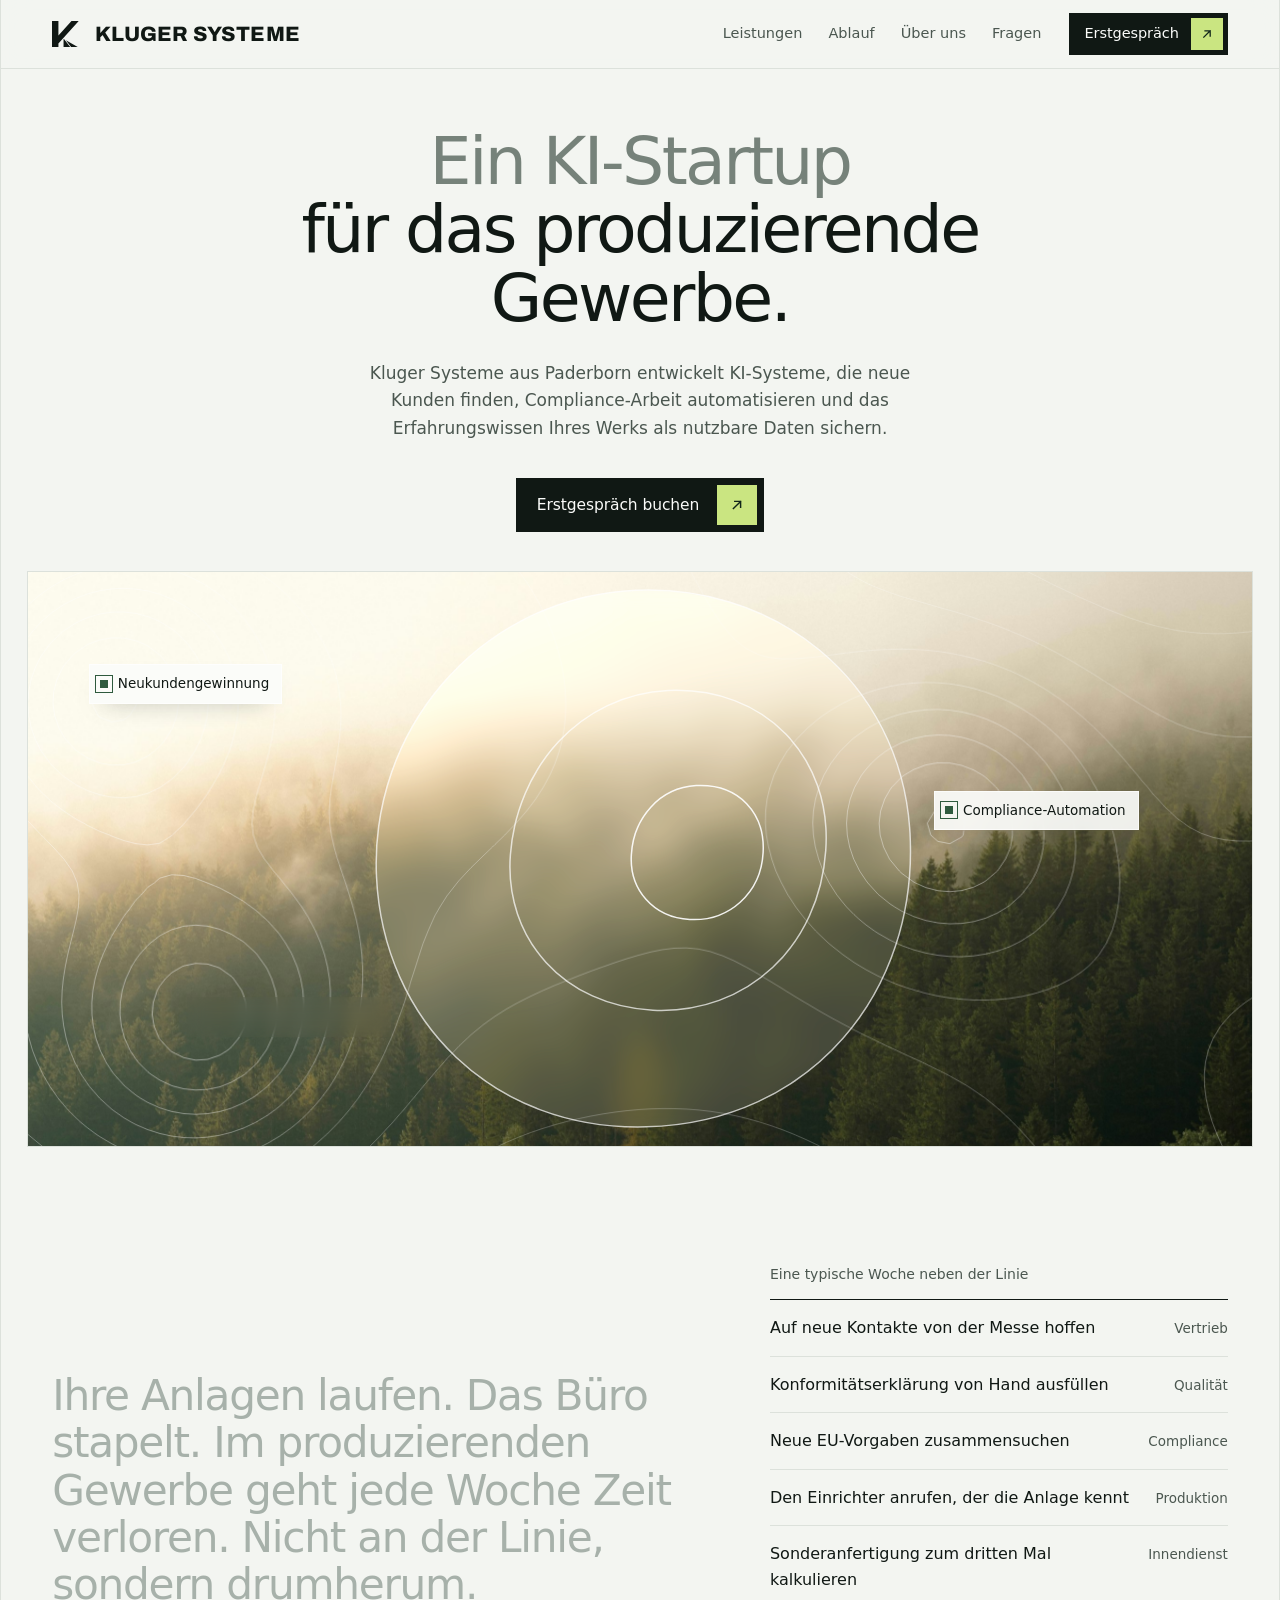
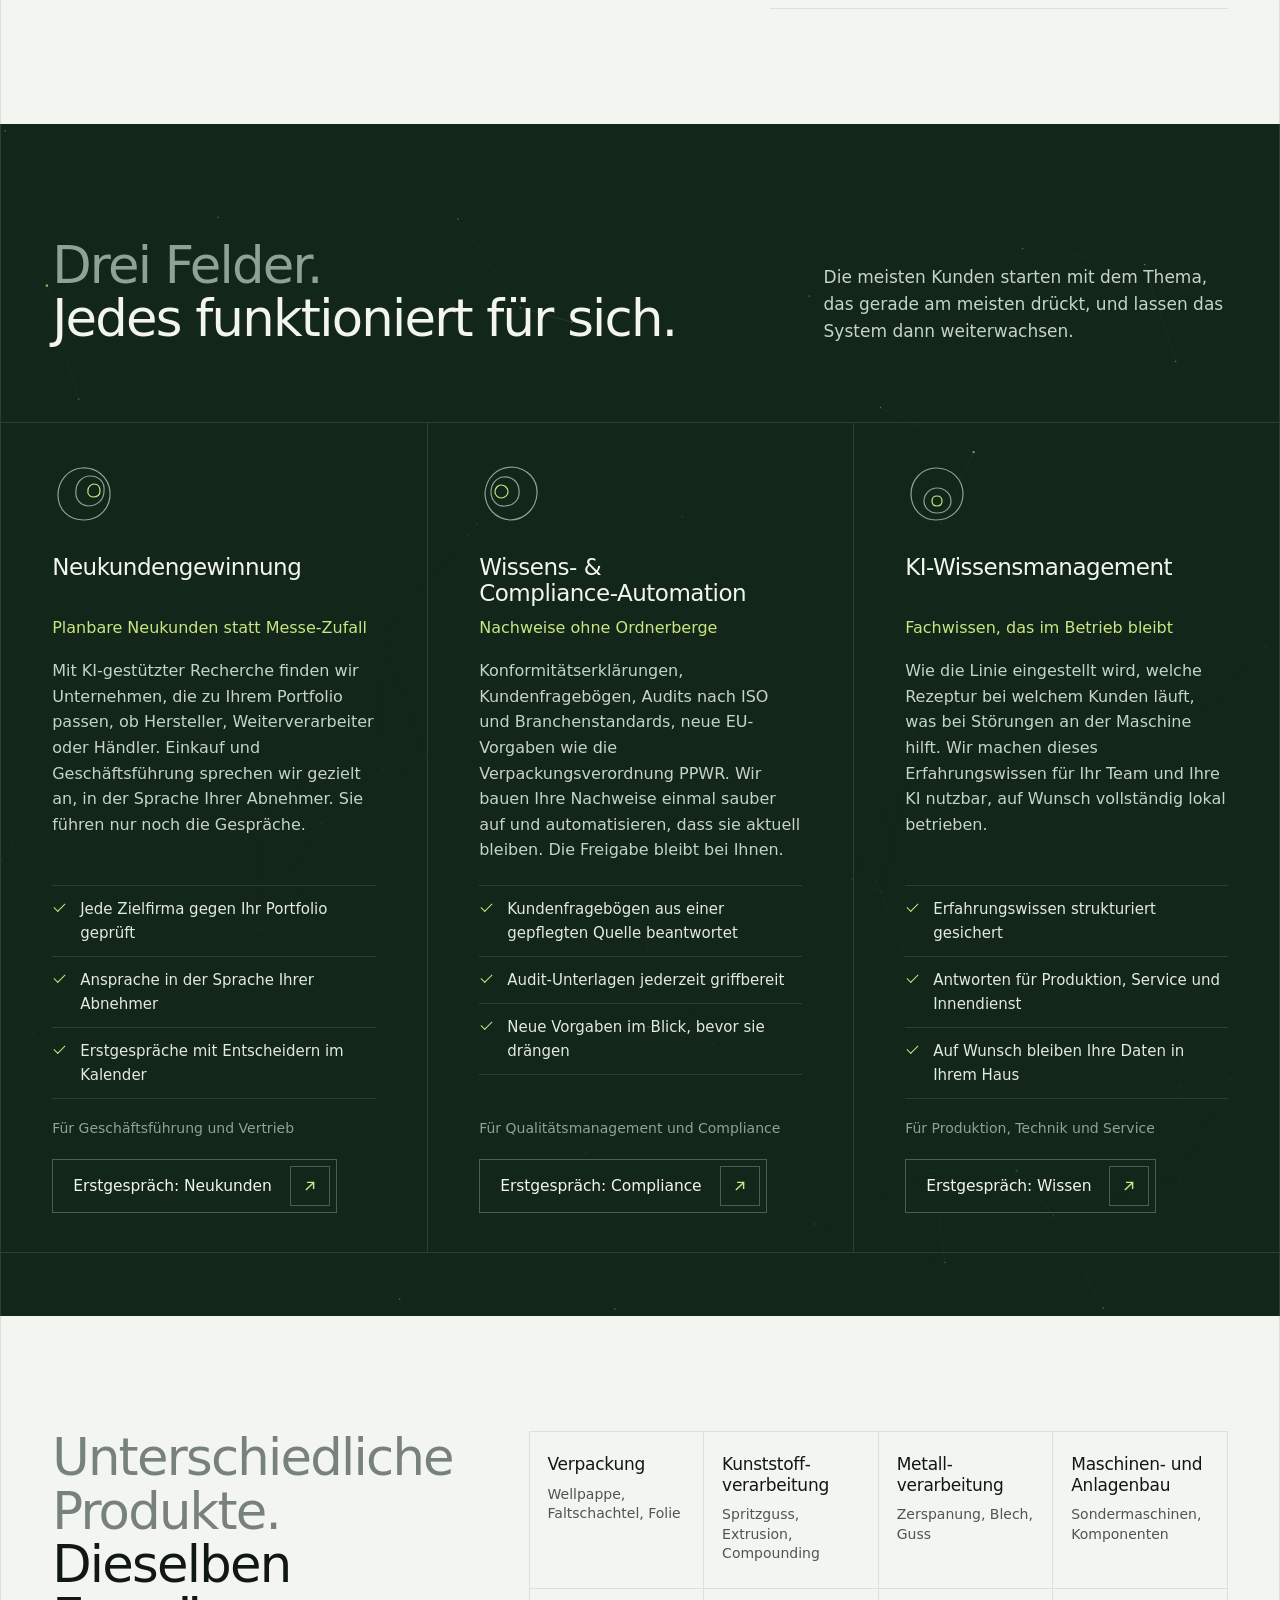
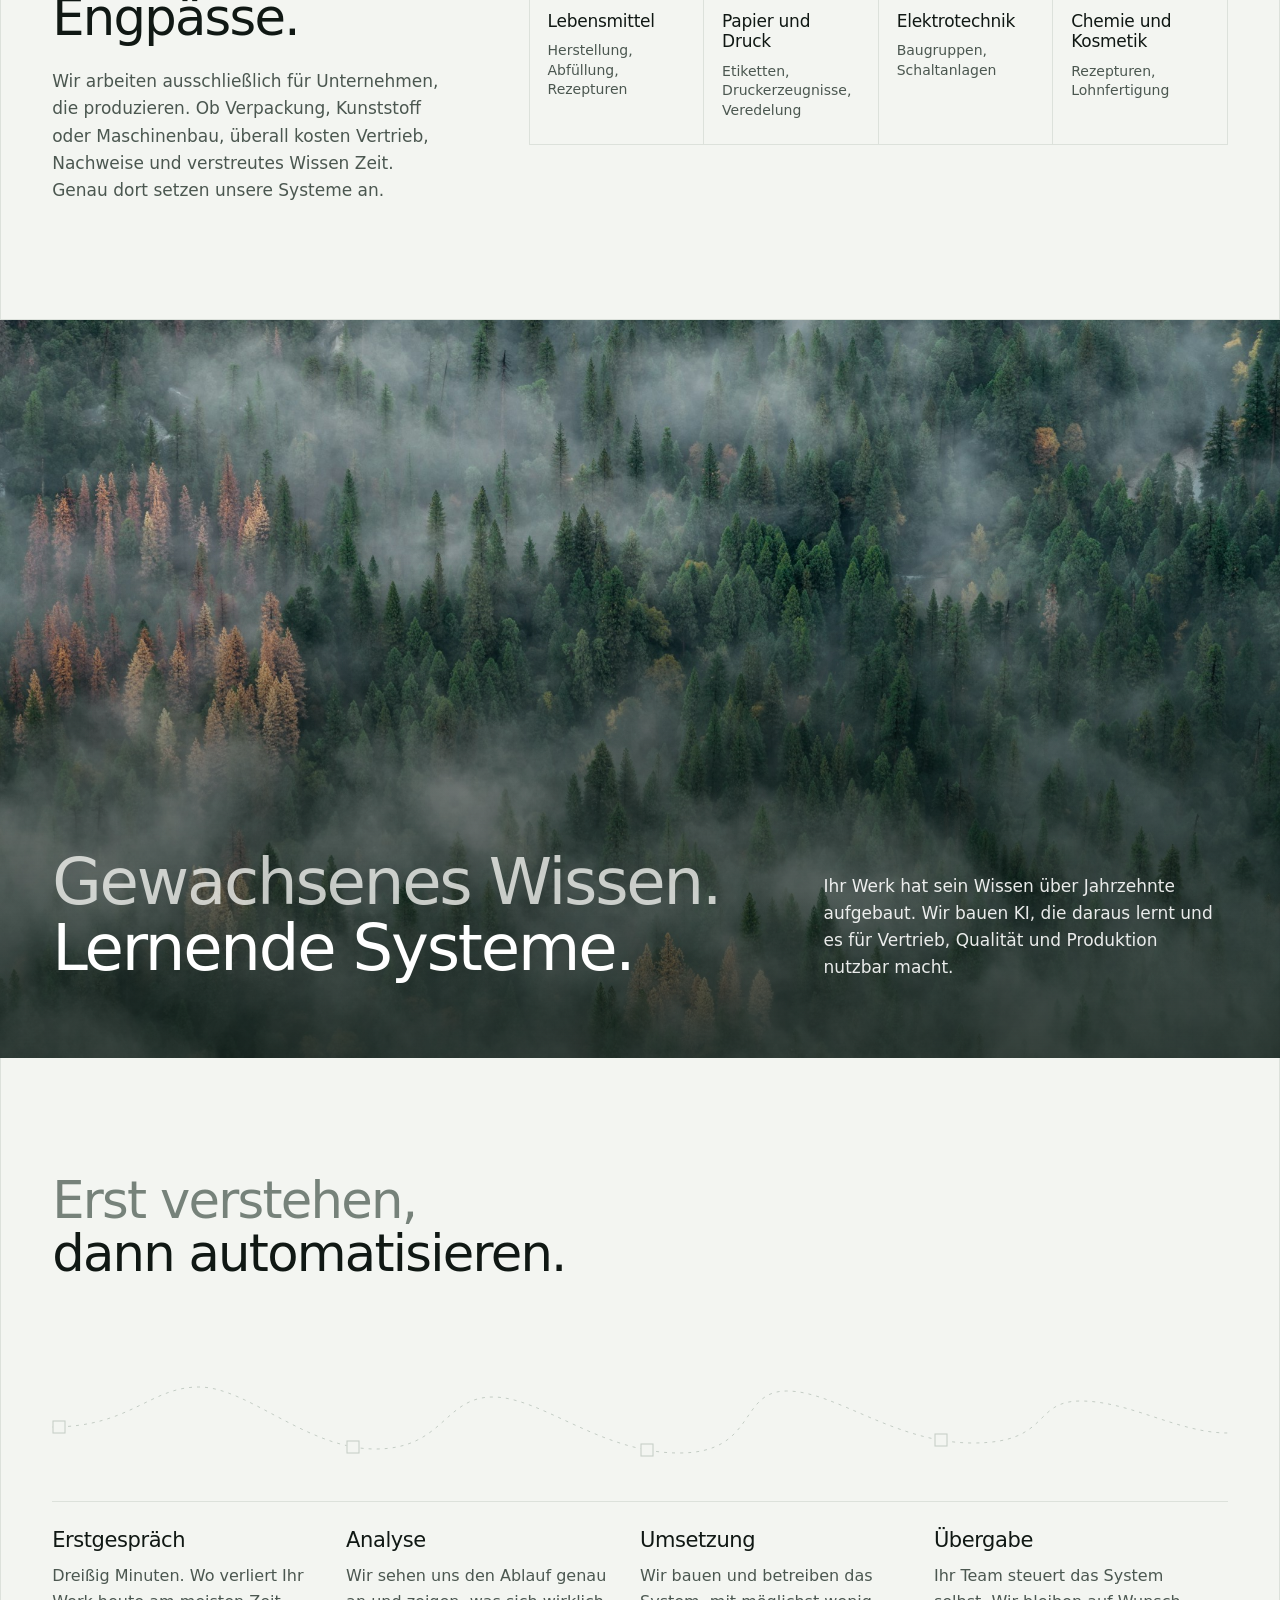
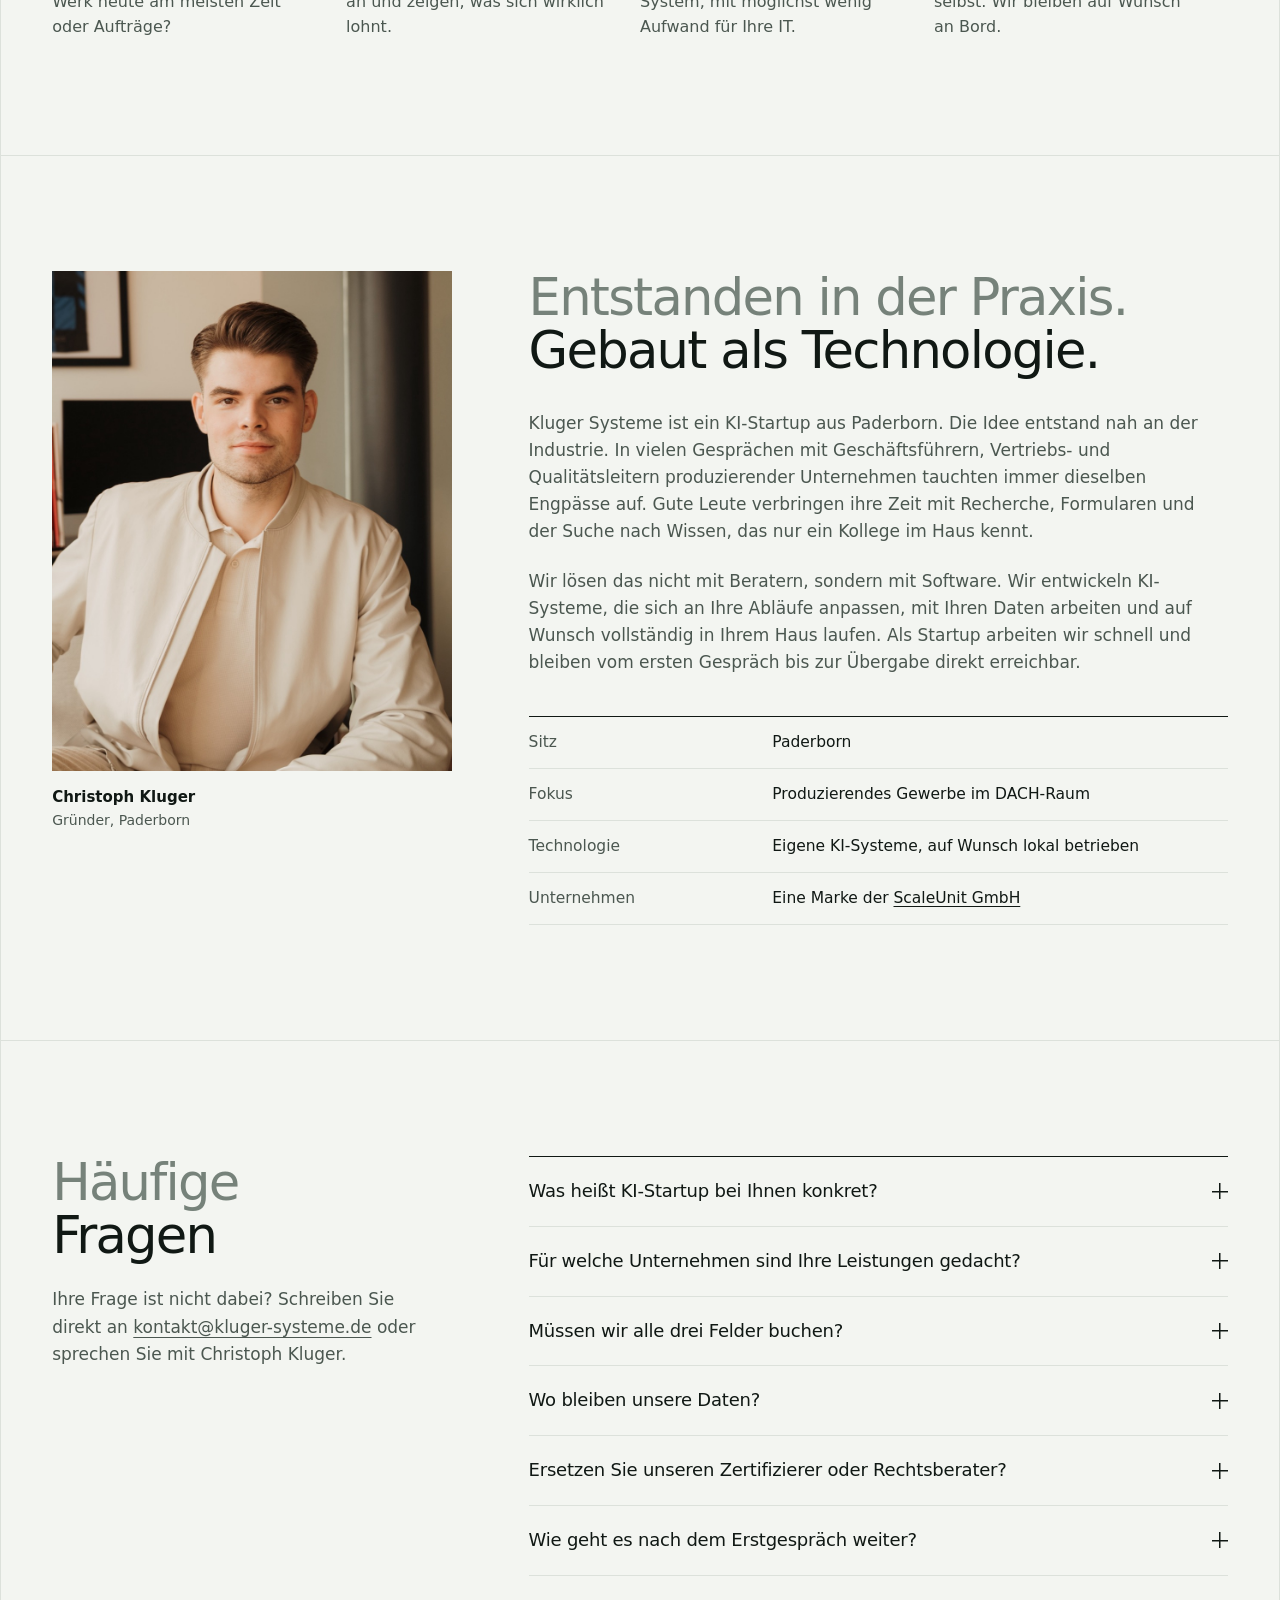
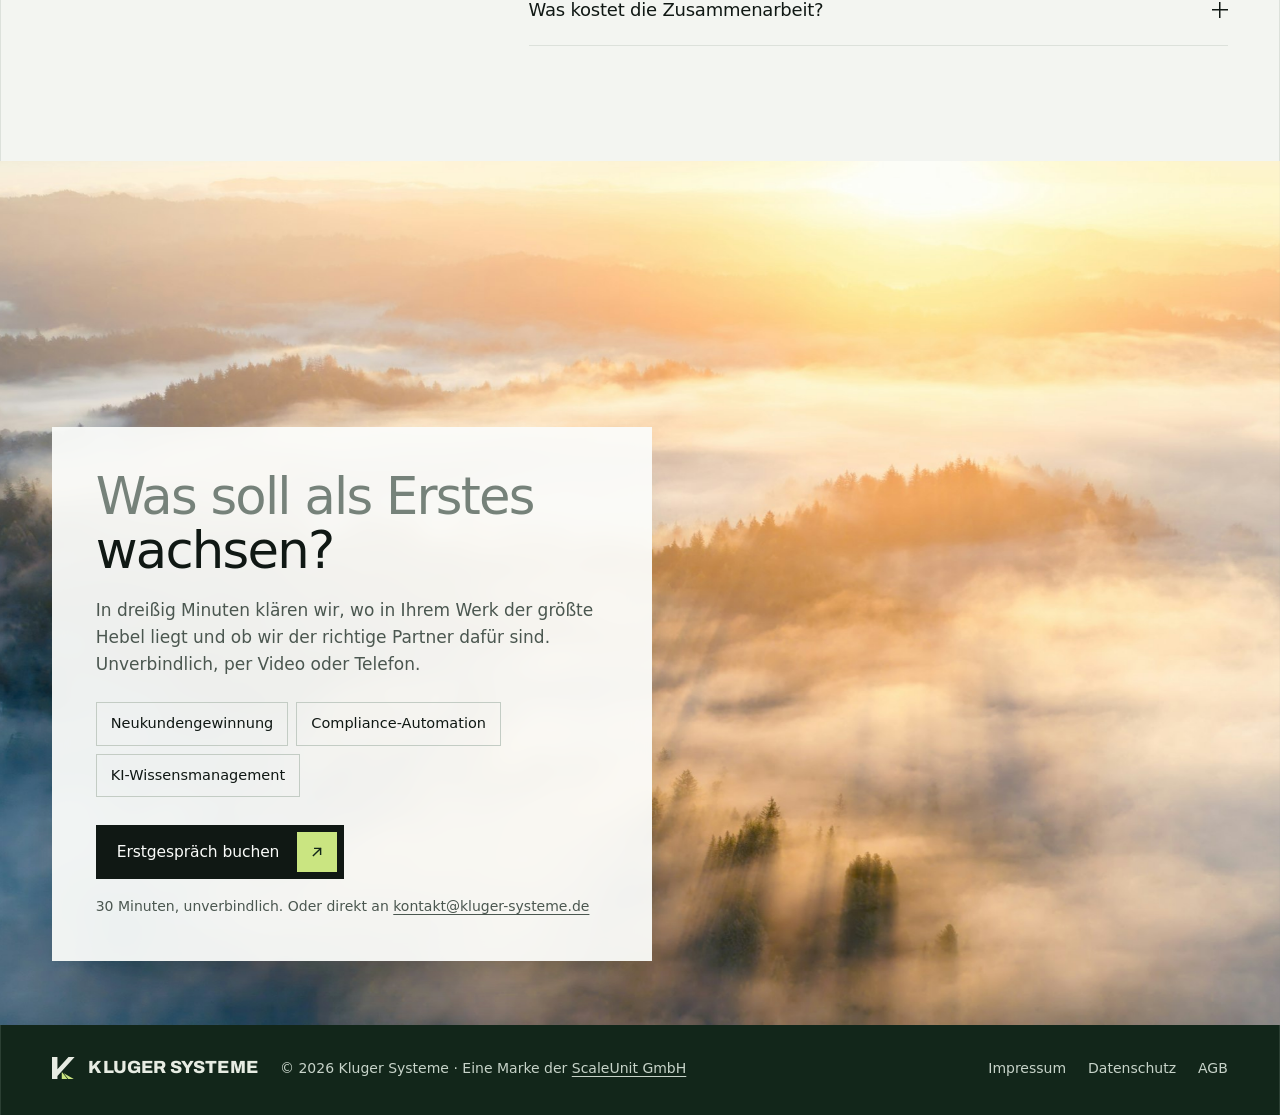
==== index.html @ 3fb18c3f "Website Kluger Systeme Co-Authored-By: Claude Opus 5.5 <noreply@anthropic.com>" ====
<!doctype html>
<html lang="de">
<head>
<meta charset="utf-8">
<meta name="viewport" content="width=device-width, initial-scale=1">
<title>Kluger Systeme · KI für das produzierende Gewerbe</title>
<meta name="description" content="Kluger Systeme aus Paderborn entwickelt KI-Systeme für das produzierende Gewerbe: Neukundengewinnung, Compliance-Automation und Wissensmanagement.">
<link rel="canonical" href="https://kluger-systeme.de/">
<meta property="og:type" content="website">
<meta property="og:locale" content="de_DE">
<meta property="og:title" content="Kluger Systeme · KI für das produzierende Gewerbe">
<meta property="og:description" content="Kluger Systeme aus Paderborn entwickelt KI-Systeme für das produzierende Gewerbe: Neukundengewinnung, Compliance-Automation und Wissensmanagement.">
<meta property="og:url" content="https://kluger-systeme.de/">
<meta name="theme-color" content="#F3F5F1">
<link rel="preload" href="assets/fonts/Geist-Variable.woff2" as="font" type="font/woff2" crossorigin>
<link rel="preload" href="assets/img/nebelwald.jpg" as="image">
<script>document.documentElement.classList.add("js")</script>
<style>
@font-face {
  font-family: "Archivo";
  src: url("assets/fonts/Archivo-Variable.woff2") format("woff2");
  font-weight: 100 900;
  font-stretch: 62% 125%;
  font-style: normal;
  font-display: swap;
}

@font-face {
  font-family: "Geist";
  src: url("assets/fonts/Geist-Variable.woff2") format("woff2");
  font-weight: 100 900;
  font-style: normal;
  font-display: swap;
}

:root {
  --fog: #F3F5F1;
  --fog-2: #E8ECE6;
  --paper: #FBFCFA;
  --line: #DCE1DB;
  --line-2: #C3CCC4;
  --ink: #101814;
  --ink-2: #4B5750;
  --mist: #76827A;
  --moss: #2F5A3E;
  --forest: #12261A;
  --forest-2: #1A3324;
  --forest-line: rgba(199, 211, 201, .14);
  --lime: #CAE581;
  --lichen: #CAE581;
  --lichen-h: #D8EE9C;
  --on-forest: #C7D3C9;
  --on-forest-2: #8FA394;

  --font: "Geist", ui-sans-serif, system-ui, -apple-system, "Segoe UI", sans-serif;
  --pad-x: clamp(20px, 4vw, 64px);
  --pad-y: clamp(72px, 9vw, 136px);
  --max: 1360px;
  --ease: cubic-bezier(.16, 1, .3, 1);
  --frame: var(--line);
}

*, *::before, *::after { box-sizing: border-box; }

html { -webkit-text-size-adjust: 100%; scroll-behavior: smooth; scroll-padding-top: 80px; }
@media (prefers-reduced-motion: reduce) { html { scroll-behavior: auto; } }

body {
  margin: 0;
  background: var(--fog);
  color: var(--ink);
  font-family: var(--font);
  font-size: 17px;
  line-height: 1.6;
  font-weight: 400;
  -webkit-font-smoothing: antialiased;
  text-rendering: optimizeLegibility;
  font-feature-settings: "ss01" 1;
}

::selection { background: var(--lichen); color: var(--forest); }

html { scrollbar-color: var(--line-2) var(--fog); }

img { display: block; max-width: 100%; height: auto; }
h1, h2, h3, p, ul, ol, dl, dd, figure { margin: 0; }
ul, ol { padding: 0; list-style: none; }

a { color: inherit; text-decoration-thickness: 1px; text-underline-offset: .22em; }
a:focus-visible, button:focus-visible, summary:focus-visible {
  outline: 2px solid var(--moss);
  outline-offset: 3px;
}

.sr { position: absolute; width: 1px; height: 1px; overflow: hidden; clip: rect(0 0 0 0); white-space: nowrap; }

.skip {
  position: absolute; left: 12px; top: -60px; z-index: 100;
  background: var(--ink); color: var(--paper);
  padding: 10px 16px; font-weight: 500; text-decoration: none;
}
.skip:focus { top: 12px; }

/* ---------- frame ---------- */

.wrap {
  max-width: var(--max);
  margin: 0 auto;
  padding-inline: var(--pad-x);
  border-inline: 1px solid var(--frame);
}
.wrap--flush { padding-inline: clamp(12px, 2vw, 28px); }

section { position: relative; }

/* ---------- type ---------- */

.duo {
  font-weight: 300;
  font-size: clamp(34px, 4vw, 58px);
  line-height: 1.04;
  letter-spacing: -0.034em;
  text-wrap: balance;
}
.duo span { display: block; }
.duo__a { color: var(--mist); }
.duo__b { color: var(--ink); }
.duo--dark .duo__a { color: var(--on-forest-2); }
.duo--dark .duo__b { color: #F3F5F1; }
.duo--photo .duo__a { color: rgba(243, 245, 241, .78); }
.duo--photo .duo__b { color: #fff; }

/* ---------- buttons ---------- */

.btn {
  display: inline-flex;
  align-items: center;
  gap: 18px;
  min-height: 52px;
  padding: 6px 6px 6px 20px;
  font: 500 15.5px/1.2 var(--font);
  letter-spacing: -0.005em;
  text-decoration: none;
  border: 1px solid transparent;
  transition: background-color .3s var(--ease), border-color .3s var(--ease), color .3s var(--ease);
}
.btn__tile {
  display: grid;
  place-items: center;
  width: 40px; height: 40px;
  flex: none;
  overflow: hidden;
  transition: background-color .3s var(--ease);
}
.btn__tile svg {
  width: 18px; height: 18px;
  fill: none; stroke: currentColor; stroke-width: 1.6; stroke-linecap: square;
  transition: transform .45s var(--ease);
}
.btn:hover .btn__tile svg { animation: arrow-out .55s var(--ease); }
@keyframes arrow-out {
  0% { transform: translate(0, 0); }
  45% { transform: translate(140%, -140%); }
  46% { transform: translate(-140%, 140%); }
  100% { transform: translate(0, 0); }
}

.btn--ink { background: var(--ink); color: var(--paper); }
.btn--ink .btn__tile { background: var(--lichen); color: var(--forest); }
.btn--ink:hover { background: var(--forest-2); }
.btn--ink:hover .btn__tile { background: var(--lichen-h); }

.btn--small { min-height: 42px; padding: 4px 4px 4px 14px; gap: 12px; font-size: 14.5px; }
.btn--small .btn__tile { width: 32px; height: 32px; }
.btn--small .btn__tile svg { width: 16px; height: 16px; }

.btn--line-dark {
  color: #F3F5F1;
  border-color: rgba(199, 211, 201, .32);
  background: transparent;
}
.btn--line-dark .btn__tile { border: 1px solid rgba(199, 211, 201, .32); color: var(--lichen); }
.btn--line-dark:hover { border-color: var(--lichen); background: rgba(202, 229, 129, .08); }
.btn--line-dark:hover .btn__tile { background: var(--lichen); color: var(--forest); border-color: var(--lichen); }
.btn--line-dark:focus-visible { outline-color: var(--lichen); }

/* ---------- header ---------- */

.top {
  position: sticky; top: 0; z-index: 50;
  background: rgba(243, 245, 241, .86);
  -webkit-backdrop-filter: saturate(1.2) blur(14px);
  backdrop-filter: saturate(1.2) blur(14px);
  border-bottom: 1px solid var(--line);
  transition: box-shadow .3s var(--ease);
}
.top.is-scrolled { box-shadow: 0 10px 24px -20px rgba(16, 24, 20, .5); }
.top__in {
  max-width: var(--max);
  margin: 0 auto;
  height: 68px;
  padding-inline: var(--pad-x);
  border-inline: 1px solid var(--line);
  display: flex; align-items: center; gap: 28px;
}
.brand {
  --k: 26px;
  display: inline-flex; align-items: center;
  gap: calc(var(--k) * .62);
  color: var(--ink);
  text-decoration: none; margin-right: auto;
}
.brand__k { height: var(--k); width: auto; aspect-ratio: 334 / 324; flex: none; display: block; }
.brand__ink { fill: currentColor; }
.brand__lime { fill: currentColor; }
.brand__word {
  font-family: "Archivo", var(--font);
  font-weight: 800;
  font-variation-settings: "wdth" 100;
  font-stretch: 100%;
  text-transform: uppercase;
  font-size: calc(var(--k) * .8);
  letter-spacing: .01em;
  line-height: 1;
  white-space: nowrap;
}

.nav { display: flex; gap: 26px; }
.nav a {
  font-size: 14.5px; font-weight: 500; color: var(--ink-2);
  text-decoration: none; padding: 6px 0;
  background: linear-gradient(var(--ink), var(--ink)) no-repeat 0 100% / 0 1px;
  transition: color .25s var(--ease), background-size .35s var(--ease);
}
.nav a:hover { color: var(--ink); background-size: 100% 1px; }

.nav__book { display: none; }

.menu {
  display: none;
  width: 42px; height: 42px;
  border: 1px solid var(--line-2); background: var(--paper);
  color: var(--ink); cursor: pointer;
  place-items: center;
}
.menu svg { width: 18px; height: 18px; fill: none; stroke: currentColor; stroke-width: 1.6; }

/* ---------- hero ---------- */

.hero__copy {
  text-align: center;
  padding-top: clamp(48px, 6.4vh, 88px);
  padding-bottom: clamp(36px, 4.4vh, 60px);
}
.hero h1.duo {
  font-size: clamp(38px, 5.2vw, 80px);
  line-height: 1.03;
  letter-spacing: -0.04em;
  max-width: 22ch;
  margin: 0 auto;
}
.hero h1.duo span { display: block; }
.hero__lead {
  max-width: 56ch;
  margin: 28px auto 0;
  font-size: clamp(17px, 1.3vw, 19px);
  color: var(--ink-2);
  text-wrap: pretty;
}
.hero__act {
  margin-top: 36px;
  display: flex; flex-wrap: wrap; align-items: center; justify-content: center;
  gap: 16px 28px;
}

/* load: fog lifts off the copy */
.js .hero__copy > * { opacity: 0; filter: blur(10px); transform: translateY(14px); }
.js .is-ready .hero__copy > * {
  opacity: 1; filter: blur(0); transform: none;
  transition: opacity 1.1s var(--ease), filter 1.3s var(--ease), transform 1.2s var(--ease);
}
.js .is-ready .hero__copy > :nth-child(2) { transition-delay: .14s; }
.js .is-ready .hero__copy > :nth-child(3) { transition-delay: .26s; }

/* the landscape panel */
.scape {
  position: relative;
  height: clamp(420px, 64vh, 720px);
  overflow: hidden;
  background: #C9D0C6;
  border: 1px solid var(--line);
}
.scape__img {
  position: absolute; inset: -8% 0 auto;
  width: 100%; height: 116%;
  object-fit: cover; object-position: 50% 78%;
  will-change: transform;
}
.scape__frost, .scape__mark {
  position: absolute;
  left: 50%; top: 50%;
  width: min(54vw, 118%, 700px);
  aspect-ratio: 1;
  translate: -50% -50%;
}
.scape__frost {
  -webkit-backdrop-filter: blur(16px) saturate(1.15) brightness(1.06);
  backdrop-filter: blur(16px) saturate(1.15) brightness(1.06);
  background: rgba(243, 245, 241, .12);
  -webkit-mask: url("data:image/svg+xml,%3Csvg xmlns='http://www.w3.org/2000/svg' viewBox='0 0 32 32'%3E%3Cpath d='M15.2 3.6c6.9-.6 12.9 4.1 13.3 11.2.4 7.4-4.6 13.4-12.2 13.6-7.1.2-12.2-4.9-12.5-11.6C3.5 10.1 8.4 4.2 15.2 3.6Z'/%3E%3C/svg%3E") center / contain no-repeat;
  mask: url("data:image/svg+xml,%3Csvg xmlns='http://www.w3.org/2000/svg' viewBox='0 0 32 32'%3E%3Cpath d='M15.2 3.6c6.9-.6 12.9 4.1 13.3 11.2.4 7.4-4.6 13.4-12.2 13.6-7.1.2-12.2-4.9-12.5-11.6C3.5 10.1 8.4 4.2 15.2 3.6Z'/%3E%3C/svg%3E") center / contain no-repeat;
}
.scape__mark { fill: none; stroke: rgba(255, 255, 255, .7); stroke-width: .07; }
.scape__mark path:nth-child(3) { stroke: rgba(255, 255, 255, .9); }

.js .scape__frost, .js .scape__mark { opacity: 0; scale: .94; }
.js .is-ready .scape__frost, .js .is-ready .scape__mark {
  opacity: 1; scale: 1;
  transition: opacity 1.6s var(--ease) .5s, scale 2.2s var(--ease) .5s;
}

.scape__lines { position: absolute; inset: 0; width: 100%; height: 100%; pointer-events: none; }

.pins { position: absolute; inset: 0; pointer-events: none; }
.pin { position: absolute; left: var(--x); top: var(--y); pointer-events: auto; }
.pin--a { --x: 5%; --y: 16%; }
.pin--b { --x: 74%; --y: 38%; }
.pin--c { --x: 13%; --y: 74%; }
.pin a {
  display: inline-flex; align-items: center; gap: 10px;
  padding: 8px 12px 8px 10px;
  background: rgba(251, 252, 250, .92);
  -webkit-backdrop-filter: blur(8px);
  backdrop-filter: blur(8px);
  border: 1px solid rgba(255, 255, 255, .7);
  font-size: 13.5px; font-weight: 500; color: var(--ink);
  text-decoration: none; white-space: nowrap;
  box-shadow: 0 10px 24px -16px rgba(16, 24, 20, .55);
  transition: background-color .3s var(--ease), transform .4s var(--ease);
}
.pin a:hover { background: #fff; transform: translateY(-2px); }
.pin i { position: relative; width: 8px; height: 8px; background: var(--moss); flex: none; }
.pin i::after {
  content: ""; position: absolute; inset: -5px;
  border: 1px solid var(--moss);
  animation: pulse 2.8s var(--ease) infinite;
}
.pin--b i::after { animation-delay: .9s; }
.pin--c i::after { animation-delay: 1.8s; }
@keyframes pulse { 0% { opacity: .9; transform: scale(.6); } 80%, 100% { opacity: 0; transform: scale(1.7); } }

.js .pin { opacity: 0; transform: translateY(8px); }
.js .is-ready .pin { opacity: 1; transform: none; transition: opacity .9s var(--ease) 1.3s, transform .9s var(--ease) 1.3s; }
.js .is-ready .pin--b { transition-delay: 1.45s; }
.js .is-ready .pin--c { transition-delay: 1.6s; }

/* ---------- week ---------- */

.week .wrap { padding-top: var(--pad-y); }
.week__grid {
  display: grid;
  grid-template-columns: minmax(0, 7fr) minmax(0, 5fr);
  gap: clamp(40px, 6vw, 112px);
  align-items: end;
  padding-bottom: var(--pad-y);
}
.lit {
  font-weight: 300;
  font-size: clamp(30px, 3.3vw, 50px);
  line-height: 1.12;
  letter-spacing: -0.03em;
  color: var(--ink);
}
.js .lit .w { color: #A7B1AA; transition: color .5s var(--ease); }
.js .lit .w.on { color: var(--ink); }

.week__cap { font-size: 14px; font-weight: 500; color: var(--ink-2); margin-bottom: 14px; }
.week__log ul { border-top: 1px solid var(--ink); }
.week__log li {
  display: flex; justify-content: space-between; gap: 20px; align-items: baseline;
  padding: 15px 0;
  border-bottom: 1px solid var(--line);
  font-size: 16px;
}
.week__log em { font-style: normal; font-size: 13.5px; color: var(--ink-2); font-weight: 500; white-space: nowrap; }

/* ---------- fields (forest) ---------- */

.fields {
  --frame: var(--forest-line);
  background: var(--forest);
  color: var(--on-forest);
  overflow: hidden;
}
.fields__net {
  position: absolute; inset: 0; width: 100%; height: 100%;
  -webkit-mask-image: linear-gradient(180deg, #000 0, #000 22%, rgba(0,0,0,.22) 36%, rgba(0,0,0,.22) 88%, #000 100%);
  mask-image: linear-gradient(180deg, #000 0, #000 22%, rgba(0,0,0,.22) 36%, rgba(0,0,0,.22) 88%, #000 100%);
}
.fields .wrap { position: relative; padding-top: var(--pad-y); padding-bottom: calc(var(--pad-y) * .55); }
.fields__head {
  display: grid;
  grid-template-columns: minmax(0, 7fr) minmax(0, 4fr);
  gap: 24px 64px;
  align-items: end;
  margin-bottom: clamp(48px, 6vw, 88px);
}
.fields__head p { color: var(--on-forest); max-width: 40ch; }

.fields__grid {
  display: grid;
  grid-template-columns: repeat(3, minmax(0, 1fr));
  grid-template-rows: repeat(7, auto);
  border-top: 1px solid var(--forest-line);
  border-bottom: 1px solid var(--forest-line);
  margin-inline: calc(var(--pad-x) * -1);
}
.field {
  display: grid;
  grid-row: span 7;
  grid-template-rows: subgrid;
  align-content: start;
  padding: clamp(28px, 3vw, 44px) var(--pad-x) clamp(32px, 3vw, 44px);
  border-left: 1px solid var(--forest-line);
  transition: background-color .5s var(--ease);
}
.field:first-child { border-left: 0; }
.field:hover { background: rgba(26, 51, 36, .55); }

.field__glyph {
  width: 64px; height: 64px;
  fill: none; stroke: var(--on-forest-2); stroke-width: 1.2;
  margin-bottom: 28px;
}
.field__glyph path:nth-child(3) { stroke: var(--lichen); }
.field__glyph path { transition: transform .8s var(--ease); transform-origin: 50% 50%; }
.field:hover .field__glyph path:nth-child(2) { transform: scale(1.06); }
.field:hover .field__glyph path:nth-child(3) { transform: scale(1.14); }

.field h3 {
  font-size: clamp(22px, 1.8vw, 27px);
  font-weight: 500;
  line-height: 1.15;
  letter-spacing: -0.022em;
  color: #F3F5F1;
  text-wrap: balance;
}
.field__claim { margin-top: 8px; color: var(--lichen); font-weight: 500; font-size: 16px; }
.field__text { margin-top: 18px; font-size: 16px; color: var(--on-forest); }
.checks { margin-top: 22px; border-top: 1px solid var(--forest-line); }
.checks li {
  position: relative;
  padding: 11px 0 11px 28px;
  border-bottom: 1px solid var(--forest-line);
  font-size: 15px; color: #E3E9E4;
}
.checks li::before {
  content: "";
  position: absolute; left: 2px; top: 17px;
  width: 11px; height: 6px;
  border-left: 1.6px solid var(--lichen);
  border-bottom: 1.6px solid var(--lichen);
  transform: rotate(-45deg);
}
.field__for { margin-top: 18px; font-size: 14px; color: var(--on-forest-2); font-weight: 500; }
.field .btn { margin-top: 20px; justify-self: start; max-width: 100%; }
.field .btn span:first-child { white-space: normal; }

/* ---------- materials ---------- */

.matter { border-bottom: 1px solid var(--line); }
.matter__grid {
  display: grid;
  grid-template-columns: minmax(0, 4fr) minmax(0, 7fr);
  gap: clamp(40px, 6vw, 96px);
  padding-block: var(--pad-y);
}
.matter__head p { margin-top: 24px; color: var(--ink-2); max-width: 44ch; }
.matter__list {
  display: grid;
  grid-template-columns: repeat(4, minmax(0, 1fr));
  border-top: 1px solid var(--line);
  border-left: 1px solid var(--line);
  align-self: start;
}
.matter__list li {
  border-right: 1px solid var(--line);
  border-bottom: 1px solid var(--line);
  padding: 22px 18px 24px;
  min-height: 132px;
  display: flex; flex-direction: column; justify-content: flex-start; gap: 10px;
  background: transparent;
  transition: background-color .4s var(--ease);
}
.matter__list li:hover { background: var(--paper); }
.matter__list b { font-weight: 500; font-size: 17px; letter-spacing: -0.015em; line-height: 1.2; hyphens: manual; }
.matter__list span { font-size: 14px; color: var(--ink-2); line-height: 1.4; }

/* ---------- photo band ---------- */

.band {
  min-height: clamp(460px, 82vh, 860px);
  overflow: hidden;
  display: flex; align-items: flex-end;
  --frame: transparent;
  background: #39463c;
}
.band__img {
  position: absolute; inset: -10% 0 auto;
  width: 100%; height: 120%;
  object-fit: cover;
  will-change: transform;
}
.band::after {
  content: ""; position: absolute; inset: 0;
  background: linear-gradient(180deg, rgba(10, 22, 15, 0) 30%, rgba(10, 22, 15, .42) 62%, rgba(10, 22, 15, .74) 100%);
}
.band__copy {
  position: relative; z-index: 1;
  width: 100%;
  padding-top: 120px;
  padding-bottom: clamp(48px, 6vw, 88px);
  display: grid;
  grid-template-columns: minmax(0, 7fr) minmax(0, 4fr);
  gap: 24px 64px;
  align-items: end;
}
.band__copy .duo { font-size: clamp(38px, 5vw, 76px); }
.band__copy p { color: rgba(255, 255, 255, .9); max-width: 40ch; }

/* ---------- steps ---------- */

.steps .wrap { padding-block: var(--pad-y); }
.steps__track { position: relative; margin-top: clamp(48px, 6vw, 80px); }
.steps__line { display: block; width: 100%; height: 120px; overflow: visible; }
.steps__line path { fill: none; vector-effect: non-scaling-stroke; }
.steps__ghost { stroke: var(--line-2); stroke-width: 1; stroke-dasharray: 3 5; }
.steps__ink { stroke: var(--moss); stroke-width: 1.6; }
.steps__line .steps__ink { vector-effect: none; }
.steps__list {
  display: grid;
  grid-template-columns: repeat(4, minmax(0, 1fr));
  border-top: 1px solid var(--line);
  margin-top: 24px;
}
.steps__list li { padding: 26px 24px 0 0; position: relative; }
.steps__list i {
  position: absolute;
  left: 7px;
  top: var(--dot-top, -84px);
  width: 13px; height: 13px;
  translate: -50% -50%;
  background: var(--fog);
  border: 1.5px solid var(--line-2);
  transition: background-color .4s var(--ease), border-color .4s var(--ease), box-shadow .4s var(--ease);
}
.steps__list li.on i { background: var(--moss); border-color: var(--moss); box-shadow: 0 0 0 6px rgba(47, 90, 62, .12); }
.steps__list h3 { font-size: 21px; font-weight: 500; letter-spacing: -0.02em; line-height: 1.2; }
.steps__list p { margin-top: 10px; color: var(--ink-2); font-size: 16px; max-width: 30ch; }
.steps__list li { transition: opacity .5s var(--ease); }
.js .steps__list li { opacity: .45; }
.js .steps__list li.on { opacity: 1; }

/* ---------- about ---------- */

.about { border-top: 1px solid var(--line); }
.about__grid {
  display: grid;
  grid-template-columns: minmax(0, 4fr) minmax(0, 7fr);
  gap: clamp(40px, 6vw, 112px);
  padding-block: var(--pad-y);
  align-items: start;
}
.about__photo img { width: 100%; aspect-ratio: 4 / 5; object-fit: cover; object-position: 50% 20%; }
.about__photo figcaption { margin-top: 14px; font-size: 14px; color: var(--ink-2); }
.about__photo strong { display: block; color: var(--ink); font-weight: 600; font-size: 15px; }
.about__text > p { margin-top: 22px; color: var(--ink-2); max-width: 62ch; }
.about__text .duo + p { margin-top: 32px; }

.facts { margin-top: 40px; border-top: 1px solid var(--ink); }
.facts div {
  display: grid; grid-template-columns: minmax(0, 1fr) minmax(0, 2fr);
  gap: 16px; padding: 13px 0;
  border-bottom: 1px solid var(--line);
  font-size: 15.5px;
}
.facts dt { color: var(--ink-2); }
.facts dd { font-weight: 500; }

/* ---------- faq ---------- */

.faq { border-top: 1px solid var(--line); }
.faq__grid {
  display: grid;
  grid-template-columns: minmax(0, 4fr) minmax(0, 7fr);
  gap: clamp(40px, 6vw, 112px);
  padding-block: var(--pad-y);
}
.faq__head p { margin-top: 24px; color: var(--ink-2); max-width: 36ch; }
.faq__list { border-top: 1px solid var(--ink); align-self: start; }
.faq details { border-bottom: 1px solid var(--line); }
.faq summary {
  list-style: none; cursor: pointer;
  display: flex; justify-content: space-between; gap: 24px; align-items: center;
  padding: 20px 0;
  font-size: 18px; font-weight: 500; letter-spacing: -0.012em;
  transition: color .25s var(--ease);
}
.faq summary::-webkit-details-marker { display: none; }
.faq summary::after {
  content: ""; flex: none;
  width: 16px; height: 16px;
  background:
    linear-gradient(currentColor, currentColor) center / 16px 1.5px no-repeat,
    linear-gradient(currentColor, currentColor) center / 1.5px 16px no-repeat;
  transition: transform .4s var(--ease);
}
.faq details[open] summary::after { transform: rotate(45deg); }
.faq summary:hover { color: var(--moss); }
.faq details p { padding: 0 0 22px; color: var(--ink-2); max-width: 64ch; }

/* ---------- close ---------- */

.close {
  min-height: clamp(620px, 96vh, 980px);
  overflow: hidden;
  display: flex; align-items: flex-end;
  --frame: transparent;
  background: #7d8a92;
}
.close__img {
  position: absolute; inset: -10% 0 auto;
  width: 100%; height: 120%;
  object-fit: cover; object-position: 50% 40%;
  will-change: transform;
}
.close__wrap { position: relative; width: 100%; padding-top: 160px; padding-bottom: clamp(32px, 5vw, 72px); }
.close__panel {
  max-width: 600px;
  background: rgba(251, 252, 250, .94);
  -webkit-backdrop-filter: blur(10px);
  backdrop-filter: blur(10px);
  padding: clamp(28px, 3.4vw, 48px);
  box-shadow: 0 30px 60px -40px rgba(10, 22, 15, .6);
}
.close__panel > p:not(.close__note) { margin-top: 20px; color: var(--ink-2); }
.topics { display: flex; flex-wrap: wrap; gap: 8px; margin: 24px 0 28px; }
.topic {
  display: inline-block;
  padding: 9px 14px;
  border: 1px solid var(--line-2);
  font-size: 14.5px; font-weight: 500;
  text-decoration: none;
  transition: border-color .25s var(--ease), background-color .25s var(--ease);
}
.topic:hover { border-color: var(--moss); background: rgba(47, 90, 62, .07); }
.close__note { margin-top: 16px; font-size: 14px; color: var(--ink-2); }

/* ---------- footer ---------- */

.foot { background: var(--forest); color: var(--on-forest); --frame: var(--forest-line); }
.foot__row {
  display: flex; flex-wrap: wrap; align-items: center; justify-content: space-between;
  gap: 14px 32px;
  padding-block: 32px 36px;
  font-size: 14px;
}
.foot__brand { display: inline-flex; flex-wrap: wrap; align-items: center; gap: 10px 22px; }
.brand--foot { --k: 22px; color: #E7ECE3; margin: 0; }
.brand--foot .brand__lime { fill: var(--lime); }
.foot nav { display: flex; gap: 22px; }
.foot nav a { text-decoration: none; }
.foot nav a:hover { color: #fff; text-decoration: underline; }
.foot a:focus-visible { outline-color: var(--lichen); }

/* ---------- legal pages ---------- */

.top__back {
  font-size: 15px; font-weight: 500; text-decoration: none; color: var(--ink-2);
  padding: 8px 0;
}
.top__back:hover { color: var(--ink); text-decoration: underline; }
.top__back { white-space: nowrap; }
@media (max-width: 520px) { .top__pre { display: none; } }

.legal {
  display: grid;
  grid-template-columns: minmax(0, 4fr) minmax(0, 8fr);
  gap: clamp(40px, 6vw, 112px);
  padding-block: clamp(56px, 7vw, 104px) var(--pad-y);
  align-items: start;
}
.legal__side { position: sticky; top: 108px; }
.legal__title { font-size: clamp(36px, 4vw, 56px); }
.legal__tabs {
  margin-top: 36px;
  display: flex; flex-direction: column;
  border-top: 1px solid var(--ink);
}
.legal__tabs a {
  padding: 12px 0;
  border-bottom: 1px solid var(--line);
  text-decoration: none; color: var(--ink-2); font-size: 16px;
}
.legal__tabs a:hover { color: var(--ink); }
.legal__tabs a[aria-current="page"] { color: var(--ink); font-weight: 600; }
.legal__note {
  margin-top: 32px;
  padding: 20px 22px;
  background: var(--paper);
  border: 1px solid var(--line);
  font-size: 15px; line-height: 1.55; color: var(--ink-2);
}
.legal__src {
  margin-top: 14px;
  display: inline-flex; align-items: center; gap: 8px;
  font-weight: 500; color: var(--moss); text-decoration: none;
}
.legal__src:hover span { text-decoration: underline; }
.legal__src svg { width: 16px; height: 16px; fill: none; stroke: currentColor; stroke-width: 1.6; }

.legal__body { max-width: 72ch; font-size: 16px; color: var(--ink-2); }
.legal__body section + section { margin-top: 48px; padding-top: 40px; border-top: 1px solid var(--line); }
.legal__body h2 {
  font-size: clamp(21px, 1.8vw, 25px); font-weight: 500; letter-spacing: -0.02em; line-height: 1.25;
  color: var(--ink); margin: 0 0 16px;
}
.legal__body > h2 { margin-top: 44px; }
.legal__body > h2:first-of-type { margin-top: 28px; }
.legal__body h3, .legal__body h4, .legal__body h5 {
  font-size: 16.5px; font-weight: 600; line-height: 1.4; color: var(--ink); margin: 28px 0 8px;
}
.legal__body p + p { margin-top: 12px; }
.legal__body ol, .legal__body ul { margin: 10px 0 0; padding-left: 1.4em; list-style: decimal; }
.legal__body ul { list-style: disc; }
.legal__body li { padding-left: .3em; }
.legal__body li + li { margin-top: 8px; }
.legal__body li > ul, .legal__body li > ol { margin-top: 8px; }
.legal__body li::marker { color: var(--mist); }
.legal__body a { color: var(--moss); overflow-wrap: anywhere; }
.legal__lead { color: var(--ink); font-weight: 500; }
.legal__stand { margin-top: 48px; padding-top: 20px; border-top: 1px solid var(--line); font-size: 14px; color: var(--ink-2); }
.foot__brand a { color: inherit; }
.foot__brand a:hover { color: #fff; }

@media (max-width: 960px) {
  .legal { grid-template-columns: 1fr; gap: 40px; }
  .legal__side { position: static; }
  .legal__tabs { flex-direction: row; gap: 24px; border-bottom: 1px solid var(--line); }
  .legal__tabs a { border-bottom: 0; }
}

/* ---------- responsive ---------- */

@media (max-width: 1100px) {
  .nav { gap: 20px; }
  .fields__head, .band__copy { grid-template-columns: 1fr; }
  .matter__grid { grid-template-columns: 1fr; }
  .matter__head p { max-width: 60ch; }
}

@media (max-width: 960px) {
  .top__in { gap: 12px; }
  .menu { display: grid; }
  .nav {
    position: absolute; left: 0; right: 0; top: 100%;
    flex-direction: column; gap: 0;
    background: var(--paper);
    border-bottom: 1px solid var(--line);
    padding: 8px var(--pad-x) 16px;
    display: none;
  }
  .nav.is-open { display: flex; }
  .nav a { padding: 14px 0; border-bottom: 1px solid var(--line); font-size: 17px; background: none; }

  .week__grid { grid-template-columns: 1fr; align-items: start; }

  .fields__grid { grid-template-columns: 1fr; grid-template-rows: none; }
  .field { grid-row: auto; grid-template-rows: none; border-left: 0; border-top: 1px solid var(--forest-line); }
  .field:first-child { border-top: 0; }

  .steps__line { display: none; }
  .steps__list { grid-template-columns: 1fr; border-top: 0; margin-top: 0; padding-left: 36px; position: relative; }
  .steps__list::before { content: ""; position: absolute; left: 6px; top: 8px; bottom: 8px; width: 1px; background: var(--line-2); }
  .steps__list li { padding: 0 0 36px; }
  .steps__list li:last-child { padding-bottom: 0; }
  .steps__list i { left: -30px; top: 15px; }

  .about__grid, .faq__grid { grid-template-columns: 1fr; }
  .about__photo { max-width: 360px; }
}

@media (max-width: 720px) {
  .top .btn--small { display: none; }
  .nav .nav__book { display: block; color: var(--moss); font-weight: 600; border-bottom: 0; }
  .wrap--flush { padding-inline: 0; border-inline: 0; }
  .scape { border-inline: 0; height: clamp(440px, 72vh, 600px); }
  .scape__frost, .scape__mark { width: 84vw; left: 64%; top: 54%; }
  .pin--a { --x: 5%; --y: 7%; }
  .pin--b { --x: 34%; --y: 19%; }
  .pin--c { --x: 5%; --y: 86%; }
  .matter__list { grid-template-columns: repeat(2, minmax(0, 1fr)); }
  .close__panel { margin-inline: calc(var(--pad-x) * -1 + 8px); }
}

@media (max-width: 520px) {
  body { font-size: 16px; }
  .hero h1.duo { font-size: clamp(36px, 10vw, 44px); }
  .hero__act { flex-direction: column; }
  .hero__act .btn { width: 100%; justify-content: space-between; }
  .field .btn { width: 100%; justify-content: space-between; }
  .week__log li { flex-direction: column; gap: 2px; }
  .facts div { grid-template-columns: 1fr; gap: 2px; }
}

@media (prefers-reduced-motion: reduce) {
  *, *::before, *::after { animation: none !important; transition-duration: .01ms !important; transition-delay: 0s !important; }
  .js .hero__copy > *, .js .pin, .js .scape__frost, .js .scape__mark { opacity: 1; filter: none; transform: none; scale: 1; }
  .js .steps__list li { opacity: 1; }
}
</style>
<link rel="icon" href="data:image/svg+xml,%3Csvg xmlns="http://www.w3.org/2000/svg" viewBox="0 0 32 32"%3E%3Crect width="32" height="32" rx="7" fill="%230F1612"/%3E%3Cg transform="translate%287.6 7.8%29 scale%28.0504%29"%3E%3Cpath fill="%23E7ECE3" d="M0 0H80V324H0ZM243 0H333L80 281V181Z"/%3E%3Cpath fill="%23CAE581" d="M144 224L151.9 228.4L226.4 324H144ZM173.2 240.3L321 324H238.4Z"/%3E%3C/g%3E%3C/svg%3E" type="image/svg+xml">
</head>
<body>
<a class="skip" href="#inhalt">Zum Inhalt springen</a>

<header class="top" data-top>
  <div class="top__in">
    <a class="brand" href="#" aria-label="Kluger Systeme, zum Seitenanfang">
      <svg class="brand__k" viewBox="0 0 334 324" aria-hidden="true">
        <path class="brand__ink" d="M0 0H80V324H0ZM243 0H333L80 281V181Z"/>
        <path class="brand__lime" d="M144 224L151.9 228.4L226.4 324H144ZM173.2 240.3L321 324H238.4Z"/>
      </svg>
      <span class="brand__word">Kluger Systeme</span>
    </a>
    <nav class="nav" id="nav" aria-label="Hauptnavigation" data-nav>
      <a href="#felder">Leistungen</a>
      <a href="#ablauf">Ablauf</a>
      <a href="#ueber-uns">Über uns</a>
      <a href="#fragen">Fragen</a>
      <a class="nav__book" href="mailto:kontakt@kluger-systeme.de?subject=Erstgespr%C3%A4ch" data-book>Erstgespräch buchen</a>
    </nav>
    <a class="btn btn--ink btn--small" href="mailto:kontakt@kluger-systeme.de?subject=Erstgespr%C3%A4ch" data-book>
      <span>Erstgespräch</span>
      <span class="btn__tile" aria-hidden="true"><svg viewBox="0 0 20 20"><path d="M6 14 14 6M7.5 6H14v6.5"/></svg></span>
    </a>
    <button class="menu" type="button" aria-expanded="false" aria-controls="nav" data-menu>
      <span class="sr">Menü</span>
      <svg viewBox="0 0 20 20" aria-hidden="true"><path d="M3 7h14M3 13h14"/></svg>
    </button>
  </div>
</header>

<main id="inhalt">

  <section class="hero" aria-labelledby="hero-title">
    <div class="wrap hero__copy">
      <h1 id="hero-title" class="duo">
        <span class="duo__a">Ein KI-Startup</span>
        <span class="duo__b">für das produzierende Gewerbe.</span>
      </h1>
      <p class="hero__lead">Kluger Systeme aus Paderborn entwickelt KI-Systeme, die neue Kunden finden, Compliance-Arbeit automatisieren und das Erfahrungswissen Ihres Werks als nutzbare Daten sichern.</p>
      <div class="hero__act">
        <a class="btn btn--ink" href="mailto:kontakt@kluger-systeme.de?subject=Erstgespr%C3%A4ch" data-book>
          <span>Erstgespräch buchen</span>
          <span class="btn__tile" aria-hidden="true"><svg viewBox="0 0 20 20"><path d="M6 14 14 6M7.5 6H14v6.5"/></svg></span>
        </a>
      </div>
    </div>

    <div class="wrap wrap--flush">
      <figure class="scape" data-scape>
        <img class="scape__img" src="assets/img/nebelwald.jpg" alt="Morgennebel zieht über einen dichten Nadelwald" width="2600" height="1626" fetchpriority="high" decoding="async" data-parallax>
        <div class="scape__frost" aria-hidden="true"></div>
        <svg class="scape__mark" viewBox="0 0 32 32" aria-hidden="true">
          <path d="M15.2 3.6c6.9-.6 12.9 4.1 13.3 11.2.4 7.4-4.6 13.4-12.2 13.6-7.1.2-12.2-4.9-12.5-11.6C3.5 10.1 8.4 4.2 15.2 3.6Z"/>
          <path d="M17.3 8.2c4.5-.2 7.6 3.1 7.3 7.4-.3 4.4-3.6 7.6-8 7.4-4.1-.2-6.9-3.3-6.6-7.2.3-4 3.2-7.4 7.3-7.6Z"/>
          <path d="M18.6 12.6c2-.1 3.2 1.3 3.1 3.1-.1 1.9-1.6 3.2-3.4 3.1-1.7-.1-2.8-1.4-2.7-3 .1-1.7 1.3-3.1 3-3.2Z"/>
        </svg>
        <canvas class="scape__lines" aria-hidden="true" data-contours></canvas>
        <ul class="pins" aria-label="Unsere drei Felder">
          <li class="pin pin--a"><a href="#neukundengewinnung" data-pin><i aria-hidden="true"></i><span>Neukundengewinnung</span></a></li>
          <li class="pin pin--b"><a href="#compliance" data-pin><i aria-hidden="true"></i><span>Compliance-Automation</span></a></li>
          <li class="pin pin--c"><a href="#wissen" data-pin><i aria-hidden="true"></i><span>KI-Wissensmanagement</span></a></li>
        </ul>
      </figure>
    </div>
  </section>

  <section class="week" aria-labelledby="week-title">
    <div class="wrap week__grid">
      <h2 id="week-title" class="lit" data-lit>Ihre Anlagen laufen. Das Büro stapelt. Im produzierenden Gewerbe geht jede Woche Zeit verloren. Nicht an der Linie, sondern drumherum.</h2>
      <div class="week__log">
        <p class="week__cap">Eine typische Woche neben der Linie</p>
        <ul>
          <li><span>Auf neue Kontakte von der Messe hoffen</span><em>Vertrieb</em></li>
          <li><span>Konformitätserklärung von Hand ausfüllen</span><em>Qualität</em></li>
          <li><span>Neue EU-Vorgaben zusammensuchen</span><em>Compliance</em></li>
          <li><span>Den Einrichter anrufen, der die Anlage kennt</span><em>Produktion</em></li>
          <li><span>Sonderanfertigung zum dritten Mal kalkulieren</span><em>Innendienst</em></li>
        </ul>
      </div>
    </div>
  </section>

  <section class="fields" id="felder" aria-labelledby="fields-title">
    <canvas class="fields__net" aria-hidden="true" data-net></canvas>
    <div class="wrap">
      <header class="fields__head">
        <h2 id="fields-title" class="duo duo--dark">
          <span class="duo__a">Drei Felder.</span>
          <span class="duo__b">Jedes funktioniert für sich.</span>
        </h2>
        <p>Die meisten Kunden starten mit dem Thema, das gerade am meisten drückt, und lassen das System dann weiterwachsen.</p>
      </header>

      <div class="fields__grid">
        <article class="field" id="neukundengewinnung" aria-labelledby="f1-title">
          <svg class="field__glyph" viewBox="0 0 64 64" aria-hidden="true">
            <path d="M30 6c14-1 27 9 28 24 1 15-10 28-26 28C17 58 6 48 6 33 6 19 16 7 30 6Z"/>
            <path d="M38 14c9 0 15 6 14 15 0 9-7 15-16 15-8-1-13-7-12-15 0-8 6-15 14-15Z"/>
            <path d="M42 22c4 0 6 3 6 7s-3 6-7 6c-3 0-6-3-5-7 0-3 3-6 6-6Z"/>
          </svg>
          <h3 id="f1-title">Neukundengewinnung</h3>
          <p class="field__claim">Planbare Neukunden statt Messe-Zufall</p>
          <p class="field__text">Mit KI-gestützter Recherche finden wir Unternehmen, die zu Ihrem Portfolio passen, ob Hersteller, Weiterverarbeiter oder Händler. Einkauf und Geschäftsführung sprechen wir gezielt an, in der Sprache Ihrer Abnehmer. Sie führen nur noch die Gespräche.</p>
          <ul class="checks">
            <li>Jede Zielfirma gegen Ihr Portfolio geprüft</li>
            <li>Ansprache in der Sprache Ihrer Abnehmer</li>
            <li>Erstgespräche mit Entscheidern im Kalender</li>
          </ul>
          <p class="field__for">Für Geschäftsführung und Vertrieb</p>
          <a class="btn btn--line-dark" href="mailto:kontakt@kluger-systeme.de" data-book data-topic="Neukundengewinnung">
            <span>Erstgespräch: Neukunden</span>
            <span class="btn__tile" aria-hidden="true"><svg viewBox="0 0 20 20"><path d="M6 14 14 6M7.5 6H14v6.5"/></svg></span>
          </a>
        </article>

        <article class="field" id="compliance" aria-labelledby="f2-title">
          <svg class="field__glyph" viewBox="0 0 64 64" aria-hidden="true">
            <path d="M33 5c15 1 26 12 25 27-1 14-12 26-27 26C17 57 6 46 6 31 7 16 18 5 33 5Z"/>
            <path d="M24 15c9-1 16 5 16 14 1 9-6 15-14 15-8 1-14-6-14-14 0-8 5-14 12-15Z"/>
            <path d="M22 23c4 0 7 3 7 7 0 3-3 6-7 6-3 0-6-3-6-6 0-4 3-7 6-7Z"/>
          </svg>
          <h3 id="f2-title">Wissens- &amp; Compliance-Automation</h3>
          <p class="field__claim">Nachweise ohne Ordnerberge</p>
          <p class="field__text">Konformitätserklärungen, Kundenfragebögen, Audits nach ISO und Branchenstandards, neue EU-Vorgaben wie die Verpackungsverordnung PPWR. Wir bauen Ihre Nachweise einmal sauber auf und automatisieren, dass sie aktuell bleiben. Die Freigabe bleibt bei Ihnen.</p>
          <ul class="checks">
            <li>Kundenfragebögen aus einer gepflegten Quelle beantwortet</li>
            <li>Audit-Unterlagen jederzeit griffbereit</li>
            <li>Neue Vorgaben im Blick, bevor sie drängen</li>
          </ul>
          <p class="field__for">Für Qualitätsmanagement und Compliance</p>
          <a class="btn btn--line-dark" href="mailto:kontakt@kluger-systeme.de" data-book data-topic="Compliance-Automation">
            <span>Erstgespräch: Compliance</span>
            <span class="btn__tile" aria-hidden="true"><svg viewBox="0 0 20 20"><path d="M6 14 14 6M7.5 6H14v6.5"/></svg></span>
          </a>
        </article>

        <article class="field" id="wissen" aria-labelledby="f3-title">
          <svg class="field__glyph" viewBox="0 0 64 64" aria-hidden="true">
            <path d="M31 6c15 0 27 11 27 26S46 58 31 58C17 58 6 47 6 32 6 18 17 6 31 6Z"/>
            <path d="M32 26c8 0 14 6 14 13s-6 12-14 12c-7 0-13-5-13-12s6-13 13-13Z"/>
            <path d="M32 34c3 0 5 2 5 5s-2 5-5 5-5-2-5-5 2-5 5-5Z"/>
          </svg>
          <h3 id="f3-title">KI-Wissensmanagement</h3>
          <p class="field__claim">Fachwissen, das im Betrieb bleibt</p>
          <p class="field__text">Wie die Linie eingestellt wird, welche Rezeptur bei welchem Kunden läuft, was bei Störungen an der Maschine hilft. Wir machen dieses Erfahrungswissen für Ihr Team und Ihre KI nutzbar, auf Wunsch vollständig lokal betrieben.</p>
          <ul class="checks">
            <li>Erfahrungswissen strukturiert gesichert</li>
            <li>Antworten für Produktion, Service und Innendienst</li>
            <li>Auf Wunsch bleiben Ihre Daten in Ihrem Haus</li>
          </ul>
          <p class="field__for">Für Produktion, Technik und Service</p>
          <a class="btn btn--line-dark" href="mailto:kontakt@kluger-systeme.de" data-book data-topic="KI-Wissensmanagement">
            <span>Erstgespräch: Wissen</span>
            <span class="btn__tile" aria-hidden="true"><svg viewBox="0 0 20 20"><path d="M6 14 14 6M7.5 6H14v6.5"/></svg></span>
          </a>
        </article>
      </div>
    </div>
  </section>

  <section class="matter" aria-labelledby="matter-title">
    <div class="wrap matter__grid">
      <div class="matter__head">
        <h2 id="matter-title" class="duo">
          <span class="duo__a">Unterschiedliche Produkte.</span>
          <span class="duo__b">Dieselben Engpässe.</span>
        </h2>
        <p>Wir arbeiten ausschließlich für Unternehmen, die produzieren. Ob Verpackung, Kunststoff oder Maschinenbau, überall kosten Vertrieb, Nachweise und verstreutes Wissen Zeit. Genau dort setzen unsere Systeme an.</p>
      </div>
      <ul class="matter__list">
        <li><b>Verpackung</b><span>Wellpappe, Faltschachtel, Folie</span></li>
        <li><b>Kunststoff&shy;verarbeitung</b><span>Spritzguss, Extrusion, Compounding</span></li>
        <li><b>Metall&shy;verarbeitung</b><span>Zerspanung, Blech, Guss</span></li>
        <li><b>Maschinen- und Anlagenbau</b><span>Sondermaschinen, Komponenten</span></li>
        <li><b>Lebensmittel</b><span>Herstellung, Abfüllung, Rezepturen</span></li>
        <li><b>Papier und Druck</b><span>Etiketten, Druckerzeugnisse, Veredelung</span></li>
        <li><b>Elektrotechnik</b><span>Baugruppen, Schaltanlagen</span></li>
        <li><b>Chemie und Kosmetik</b><span>Rezepturen, Lohnfertigung</span></li>
      </ul>
    </div>
  </section>

  <section class="band" aria-labelledby="band-title">
    <img class="band__img" src="assets/img/wald-von-oben.jpg" alt="" width="2200" height="1467" loading="lazy" decoding="async" data-parallax>
    <div class="wrap band__copy">
      <h2 id="band-title" class="duo duo--photo">
        <span class="duo__a">Gewachsenes Wissen.</span>
        <span class="duo__b">Lernende Systeme.</span>
      </h2>
      <p>Ihr Werk hat sein Wissen über Jahrzehnte aufgebaut. Wir bauen KI, die daraus lernt und es für Vertrieb, Qualität und Produktion nutzbar macht.</p>
    </div>
  </section>

  <section class="steps" id="ablauf" aria-labelledby="steps-title">
    <div class="wrap">
      <h2 id="steps-title" class="duo">
        <span class="duo__a">Erst verstehen,</span>
        <span class="duo__b">dann automatisieren.</span>
      </h2>
      <div class="steps__track" data-track>
        <svg class="steps__line" viewBox="0 0 1200 120" preserveAspectRatio="none" aria-hidden="true">
          <path class="steps__ghost" d="M0 70 C 80 70, 100 30, 150 30 S 260 92, 330 92 S 400 40, 450 40 S 560 96, 640 96 S 700 34, 750 34 S 860 86, 940 86 S 1000 44, 1050 44 S 1150 76, 1200 76"/>
          <path class="steps__ink" d="M0 70 C 80 70, 100 30, 150 30 S 260 92, 330 92 S 400 40, 450 40 S 560 96, 640 96 S 700 34, 750 34 S 860 86, 940 86 S 1000 44, 1050 44 S 1150 76, 1200 76" data-track-ink/>
        </svg>
        <ol class="steps__list">
          <li data-step><i aria-hidden="true"></i><h3>Erstgespräch</h3><p>Dreißig Minuten. Wo verliert Ihr Werk heute am meisten Zeit oder Aufträge?</p></li>
          <li data-step><i aria-hidden="true"></i><h3>Analyse</h3><p>Wir sehen uns den Ablauf genau an und zeigen, was sich wirklich lohnt.</p></li>
          <li data-step><i aria-hidden="true"></i><h3>Umsetzung</h3><p>Wir bauen und betreiben das System, mit möglichst wenig Aufwand für Ihre IT.</p></li>
          <li data-step><i aria-hidden="true"></i><h3>Übergabe</h3><p>Ihr Team steuert das System selbst. Wir bleiben auf Wunsch an Bord.</p></li>
        </ol>
      </div>
    </div>
  </section>

  <section class="about" id="ueber-uns" aria-labelledby="about-title">
    <div class="wrap about__grid">
      <figure class="about__photo">
        <img src="assets/img/christoph-kluger.jpg" alt="Christoph Kluger, Gründer von Kluger Systeme" width="934" height="1400" loading="lazy" decoding="async">
        <figcaption><strong>Christoph Kluger</strong> Gründer, Paderborn</figcaption>
      </figure>
      <div class="about__text">
        <h2 id="about-title" class="duo">
          <span class="duo__a">Entstanden in der Praxis.</span>
          <span class="duo__b">Gebaut als Technologie.</span>
        </h2>
        <p>Kluger Systeme ist ein KI-Startup aus Paderborn. Die Idee entstand nah an der Industrie. In vielen Gesprächen mit Geschäftsführern, Vertriebs- und Qualitätsleitern produzierender Unternehmen tauchten immer dieselben Engpässe auf. Gute Leute verbringen ihre Zeit mit Recherche, Formularen und der Suche nach Wissen, das nur ein Kollege im Haus kennt.</p>
        <p>Wir lösen das nicht mit Beratern, sondern mit Software. Wir entwickeln KI-Systeme, die sich an Ihre Abläufe anpassen, mit Ihren Daten arbeiten und auf Wunsch vollständig in Ihrem Haus laufen. Als Startup arbeiten wir schnell und bleiben vom ersten Gespräch bis zur Übergabe direkt erreichbar.</p>
        <dl class="facts">
          <div><dt>Sitz</dt><dd>Paderborn</dd></div>
          <div><dt>Fokus</dt><dd>Produzierendes Gewerbe im DACH-Raum</dd></div>
          <div><dt>Technologie</dt><dd>Eigene KI-Systeme, auf Wunsch lokal betrieben</dd></div>
          <div><dt>Unternehmen</dt><dd>Eine Marke der <a href="https://scaleunit.de" rel="noopener">ScaleUnit GmbH</a></dd></div>
        </dl>
      </div>
    </div>
  </section>

  <section class="faq" id="fragen" aria-labelledby="faq-title">
    <div class="wrap faq__grid">
      <div class="faq__head">
        <h2 id="faq-title" class="duo">
          <span class="duo__a">Häufige</span>
          <span class="duo__b">Fragen</span>
        </h2>
        <p>Ihre Frage ist nicht dabei? Schreiben Sie direkt an <a href="mailto:kontakt@kluger-systeme.de">kontakt@kluger-systeme.de</a> oder sprechen Sie mit Christoph Kluger.</p>
      </div>
      <div class="faq__list">
        <details>
          <summary>Was heißt KI-Startup bei Ihnen konkret?</summary>
          <p>Wir sind ein junges Unternehmen und entwickeln KI-Systeme für das produzierende Gewerbe. Für Sie heißt das kurze Wege und Systeme, die auf Ihre Abläufe zugeschnitten sind, statt Standardsoftware von der Stange.</p>
        </details>
        <details>
          <summary>Für welche Unternehmen sind Ihre Leistungen gedacht?</summary>
          <p>Für mittelständische Unternehmen aus dem produzierenden Gewerbe in Deutschland, Österreich und der Schweiz, typischerweise ab rund 50 Mitarbeitenden.</p>
        </details>
        <details>
          <summary>Müssen wir alle drei Felder buchen?</summary>
          <p>Nein. Jedes Feld funktioniert für sich. Die meisten Kunden starten mit dem Thema, das gerade am meisten drückt, und erweitern später.</p>
        </details>
        <details>
          <summary>Wo bleiben unsere Daten?</summary>
          <p>Beim KI-Wissensmanagement setzen wir auf Wunsch auf lokal betriebene KI-Modelle. Ihr Know-how verlässt dann Ihr Haus nicht.</p>
        </details>
        <details>
          <summary>Ersetzen Sie unseren Zertifizierer oder Rechtsberater?</summary>
          <p>Nein. Wir bereiten Nachweise, Dokumentation und Antworten vor. Fachliche Freigabe und Zertifizierung bleiben bei Ihnen und den zuständigen Stellen.</p>
        </details>
        <details>
          <summary>Wie geht es nach dem Erstgespräch weiter?</summary>
          <p>Wenn es passt, folgt eine kurze Analyse Ihres Ablaufs. Danach wissen Sie, was sich lohnt, was es kostet und wann wir starten können. Erst dann entscheiden Sie.</p>
        </details>
        <details>
          <summary>Was kostet die Zusammenarbeit?</summary>
          <p>Das hängt von Feld und Umfang ab. Den Preis besprechen wir nach der Analyse, bevor irgendetwas beginnt.</p>
        </details>
      </div>
    </div>
  </section>

  <section class="close" aria-labelledby="close-title">
    <img class="close__img" src="assets/img/morgennebel.jpg" alt="" width="2400" height="1600" loading="lazy" decoding="async" data-parallax>
    <div class="wrap close__wrap">
      <div class="close__panel">
        <h2 id="close-title" class="duo">
          <span class="duo__a">Was soll als Erstes</span>
          <span class="duo__b">wachsen?</span>
        </h2>
        <p>In dreißig Minuten klären wir, wo in Ihrem Werk der größte Hebel liegt und ob wir der richtige Partner dafür sind. Unverbindlich, per Video oder Telefon.</p>
        <ul class="topics" aria-label="Thema wählen">
          <li><a class="topic" href="mailto:kontakt@kluger-systeme.de" data-book data-topic="Neukundengewinnung">Neukundengewinnung</a></li>
          <li><a class="topic" href="mailto:kontakt@kluger-systeme.de" data-book data-topic="Compliance-Automation">Compliance-Automation</a></li>
          <li><a class="topic" href="mailto:kontakt@kluger-systeme.de" data-book data-topic="KI-Wissensmanagement">KI-Wissensmanagement</a></li>
        </ul>
        <a class="btn btn--ink" href="mailto:kontakt@kluger-systeme.de?subject=Erstgespr%C3%A4ch" data-book>
          <span>Erstgespräch buchen</span>
          <span class="btn__tile" aria-hidden="true"><svg viewBox="0 0 20 20"><path d="M6 14 14 6M7.5 6H14v6.5"/></svg></span>
        </a>
        <p class="close__note" data-book-note>30 Minuten, unverbindlich. Oder direkt an <a href="mailto:kontakt@kluger-systeme.de">kontakt@kluger-systeme.de</a></p>
      </div>
    </div>
  </section>

</main>

<footer class="foot">
  <div class="wrap foot__row">
    <p class="foot__brand">
      <span class="brand brand--foot" aria-hidden="true">
        <svg class="brand__k" viewBox="0 0 334 324">
          <path class="brand__ink" d="M0 0H80V324H0ZM243 0H333L80 281V181Z"/>
          <path class="brand__lime" d="M144 224L151.9 228.4L226.4 324H144ZM173.2 240.3L321 324H238.4Z"/>
        </svg>
        <span class="brand__word">Kluger Systeme</span>
      </span>
      <span>© 2026 Kluger Systeme · Eine Marke der <a href="https://scaleunit.de" target="_blank" rel="noopener">ScaleUnit GmbH</a></span>
    </p>
    <nav aria-label="Rechtliches">
      <a href="impressum.html">Impressum</a>
      <a href="datenschutz.html">Datenschutz</a>
      <a href="agb.html">AGB</a>
    </nav>
  </div>
</footer>

<script>
/*
  Terminbuchung: Calendly-Links hier eintragen.
  Ist ein Thema leer, wird "allgemein" verwendet.
  Ist auch "allgemein" leer, öffnen alle Buttons eine vorbereitete E-Mail.
*/
const BOOKING = {
  allgemein: "",
  "Neukundengewinnung": "",
  "Compliance-Automation": "",
  "KI-Wissensmanagement": ""
};
const EMAIL = "kontakt@kluger-systeme.de";

(function () {
  "use strict";

  const reduce = window.matchMedia("(prefers-reduced-motion: reduce)").matches;
  const DPR = Math.min(window.devicePixelRatio || 1, 2);

  /* ---------- booking ---------- */
  function urlFor(topic) {
    const base = (topic && BOOKING[topic]) || BOOKING.allgemein;
    if (base) {
      const u = new URL(base);
      if (topic && !BOOKING[topic]) u.searchParams.set("a1", topic);
      return { href: u.toString(), external: true };
    }
    const subject = "Erstgespräch" + (topic ? ": " + topic : "");
    const body = "Guten Tag Herr Kluger,\n\nich interessiere mich für ein Erstgespräch" +
      (topic ? " zum Thema " + topic : "") +
      ".\n\nUnternehmen:\nTelefon:\nPassende Zeiten:\n";
    return {
      href: "mailto:" + EMAIL + "?subject=" + encodeURIComponent(subject) + "&body=" + encodeURIComponent(body),
      external: false
    };
  }
  let external = false;
  document.querySelectorAll("[data-book]").forEach(function (link) {
    const t = urlFor(link.dataset.topic || "");
    link.href = t.href;
    if (t.external) { link.target = "_blank"; link.rel = "noopener"; external = true; }
  });
  const note = document.querySelector("[data-book-note]");
  if (note && external) {
    note.innerHTML = "30 Minuten, unverbindlich. Die Terminwahl öffnet Calendly in einem neuen Tab. Oder direkt an <a href=\"mailto:" + EMAIL + "\">" + EMAIL + "</a>";
  }

  /* ---------- header + menu ---------- */
  const top = document.querySelector("[data-top]");
  const menu = document.querySelector("[data-menu]");
  const nav = document.querySelector("[data-nav]");
  if (menu && nav) {
    menu.addEventListener("click", function () {
      const open = nav.classList.toggle("is-open");
      menu.setAttribute("aria-expanded", String(open));
    });
    nav.addEventListener("click", function (e) {
      if (e.target.closest("a")) { nav.classList.remove("is-open"); menu.setAttribute("aria-expanded", "false"); }
    });
  }

  /* ---------- load ---------- */
  function ready() { document.body.classList.add("is-ready"); }
  if (document.fonts && document.fonts.ready) {
    Promise.race([document.fonts.ready, new Promise(function (r) { setTimeout(r, 600); })]).then(function () {
      requestAnimationFrame(ready);
    });
  } else { ready(); }

  /* ---------- helpers ---------- */
  function onVisible(el, cb) {
    if (!("IntersectionObserver" in window)) { cb(true); return; }
    new IntersectionObserver(function (entries) {
      entries.forEach(function (e) { cb(e.isIntersecting); });
    }, { rootMargin: "80px" }).observe(el);
  }
  function clamp(v, a, b) { return v < a ? a : v > b ? b : v; }

  /* ---------- contour lines over the landscape ---------- */
  const scape = document.querySelector("[data-scape]");
  const cv = document.querySelector("[data-contours]");
  if (scape && cv && cv.getContext) {
    const ctx = cv.getContext("2d");
    const pins = Array.prototype.slice.call(scape.querySelectorAll(".pin i"));
    let W = 0, H = 0, cell = 12, cols = 0, rows = 0, vals = null;
    let hills = [];
    const ptr = { x: 0, y: 0, tx: 0, ty: 0, a: 0, ta: 0 };
    const LEVELS = [];
    for (let l = -1.05; l <= 2.6; l += 0.3) LEVELS.push(l);
    const start = performance.now();
    let running = false, visible = true, raf = 0, last = 0;

    function measure() {
      const r = scape.getBoundingClientRect();
      W = r.width; H = r.height;
      cv.width = Math.round(W * DPR); cv.height = Math.round(H * DPR);
      ctx.setTransform(DPR, 0, 0, DPR, 0, 0);
      cell = W < 640 ? 10 : 12;
      cols = Math.ceil(W / cell) + 1; rows = Math.ceil(H / cell) + 1;
      vals = new Float32Array((cols + 1) * (rows + 1));
      const rad = Math.min(W, H) * (W < 640 ? 0.2 : 0.17);
      hills = pins.map(function (p, i) {
        const b = p.getBoundingClientRect();
        return { x: b.left - r.left + b.width / 2, y: b.top - r.top + b.height / 2, r: rad, ph: i * 2.1 };
      });
    }

    function field(x, y, t, g) {
      const u = x / 260, v = y / 260;
      let n = 0.55 * Math.sin(u * 1.1 + t * 0.18 + 0.8 * Math.sin(v * 0.9 - t * 0.11)) +
              0.45 * Math.sin(v * 1.4 - t * 0.14 + 0.7 * Math.sin(u * 0.7 + t * 0.09)) +
              0.3 * Math.sin((u - v) * 0.8 + t * 0.07);
      n *= 0.62;
      for (let i = 0; i < hills.length; i++) {
        const h = hills[i];
        const dx = x - h.x, dy = y - h.y;
        n += (1.75 + 0.12 * Math.sin(t * 0.6 + h.ph)) * Math.exp(-(dx * dx + dy * dy) / (2 * h.r * h.r));
      }
      if (ptr.a > 0.01) {
        const dx = x - ptr.x, dy = y - ptr.y;
        n += 1.5 * ptr.a * Math.exp(-(dx * dx + dy * dy) / (2 * 80 * 80));
      }
      return n * g;
    }

    function draw(now) {
      const t = (now - start) / 1000;
      const k = reduce ? 1 : clamp((t - 0.35) / 2.4, 0, 1);
      const g = 1 - Math.pow(1 - k, 3);
      ptr.x += (ptr.tx - ptr.x) * 0.12; ptr.y += (ptr.ty - ptr.y) * 0.12; ptr.a += (ptr.ta - ptr.a) * 0.06;

      const C = cols + 1;
      for (let j = 0; j <= rows; j++) {
        for (let i = 0; i <= cols; i++) vals[j * C + i] = field(i * cell, j * cell, t, g);
      }
      ctx.clearRect(0, 0, W, H);
      ctx.lineWidth = 1;
      ctx.lineJoin = "round";
      for (let li = 0; li < LEVELS.length; li++) {
        const L = LEVELS[li];
        const alpha = 0.16 + 0.34 * clamp((L + 1.05) / 3.2, 0, 1);
        ctx.strokeStyle = "rgba(255,255,255," + alpha.toFixed(3) + ")";
        ctx.beginPath();
        for (let j = 0; j < rows; j++) {
          for (let i = 0; i < cols; i++) {
            const a = vals[j * C + i], b = vals[j * C + i + 1], c = vals[(j + 1) * C + i + 1], d = vals[(j + 1) * C + i];
            const idx = (a > L ? 8 : 0) | (b > L ? 4 : 0) | (c > L ? 2 : 0) | (d > L ? 1 : 0);
            if (idx === 0 || idx === 15) continue;
            const x = i * cell, y = j * cell;
            const top = [x + cell * (L - a) / (b - a), y];
            const right = [x + cell, y + cell * (L - b) / (c - b)];
            const bottom = [x + cell * (L - d) / (c - d), y + cell];
            const left = [x, y + cell * (L - a) / (d - a)];
            let s1, s2, s3, s4;
            switch (idx) {
              case 1: case 14: s1 = left; s2 = bottom; break;
              case 2: case 13: s1 = bottom; s2 = right; break;
              case 3: case 12: s1 = left; s2 = right; break;
              case 4: case 11: s1 = top; s2 = right; break;
              case 5: s1 = left; s2 = top; s3 = bottom; s4 = right; break;
              case 6: case 9: s1 = top; s2 = bottom; break;
              case 7: case 8: s1 = left; s2 = top; break;
              case 10: s1 = left; s2 = bottom; s3 = top; s4 = right; break;
            }
            ctx.moveTo(s1[0], s1[1]); ctx.lineTo(s2[0], s2[1]);
            if (s3) { ctx.moveTo(s3[0], s3[1]); ctx.lineTo(s4[0], s4[1]); }
          }
        }
        ctx.stroke();
      }
    }

    function loop(now) {
      raf = 0;
      if (!running) return;
      if (now - last > 32) { last = now; draw(now); }
      raf = requestAnimationFrame(loop);
    }
    function play() { if (!running && !reduce) { running = true; raf = requestAnimationFrame(loop); } }
    function pause() { running = false; if (raf) cancelAnimationFrame(raf); raf = 0; }

    function boot() {
      measure();
      if (reduce) { draw(performance.now()); return; }
      onVisible(scape, function (v) { visible = v; v && !document.hidden ? play() : pause(); });
      document.addEventListener("visibilitychange", function () { document.hidden ? pause() : visible && play(); });
      scape.addEventListener("pointermove", function (e) {
        const r = scape.getBoundingClientRect();
        ptr.tx = e.clientX - r.left; ptr.ty = e.clientY - r.top;
        if (ptr.a < 0.02) { ptr.x = ptr.tx; ptr.y = ptr.ty; }
        ptr.ta = 1;
      });
      scape.addEventListener("pointerleave", function () { ptr.ta = 0; });
    }
    let rt = 0;
    window.addEventListener("resize", function () {
      clearTimeout(rt);
      rt = setTimeout(function () { measure(); if (reduce) draw(performance.now()); }, 150);
    });
    // pins fade in with a transform, so measure once they are placed
    setTimeout(boot, 40);
  }

  /* ---------- constellation on forest ---------- */
  const fields = document.querySelector(".fields");
  const net = document.querySelector("[data-net]");
  if (fields && net && net.getContext) {
    const ctx = net.getContext("2d");
    let W = 0, H = 0, nodes = [], running = false, raf = 0, last = 0;
    const p = { x: -999, y: -999, on: false };
    let seed = 7;
    function rnd() { seed = (seed * 16807) % 2147483647; return (seed - 1) / 2147483646; }

    function setup() {
      const r = fields.getBoundingClientRect();
      W = r.width; H = r.height;
      net.width = Math.round(W * DPR); net.height = Math.round(H * DPR);
      ctx.setTransform(DPR, 0, 0, DPR, 0, 0);
      const n = Math.min(60, Math.round(W * H / 22000));
      seed = 7; nodes = [];
      for (let i = 0; i < n; i++) {
        nodes.push({ x: rnd() * W, y: rnd() * H, vx: (rnd() - 0.5) * 0.18, vy: (rnd() - 0.5) * 0.18, r: rnd() < 0.12 ? 2.2 : 1.3 });
      }
    }
    function frame() {
      ctx.clearRect(0, 0, W, H);
      const D = 150;
      for (let i = 0; i < nodes.length; i++) {
        const a = nodes[i];
        if (!reduce) {
          a.x += a.vx; a.y += a.vy;
          if (a.x < -20) a.x = W + 20; else if (a.x > W + 20) a.x = -20;
          if (a.y < -20) a.y = H + 20; else if (a.y > H + 20) a.y = -20;
        }
        for (let j = i + 1; j < nodes.length; j++) {
          const b = nodes[j];
          const dx = a.x - b.x, dy = a.y - b.y, d2 = dx * dx + dy * dy;
          if (d2 < D * D) {
            ctx.strokeStyle = "rgba(202,229,129," + (0.16 * (1 - Math.sqrt(d2) / D)).toFixed(3) + ")";
            ctx.beginPath(); ctx.moveTo(a.x, a.y); ctx.lineTo(b.x, b.y); ctx.stroke();
          }
        }
        if (p.on) {
          const dx = a.x - p.x, dy = a.y - p.y, d2 = dx * dx + dy * dy;
          if (d2 < 200 * 200) {
            ctx.strokeStyle = "rgba(216,238,156," + (0.45 * (1 - Math.sqrt(d2) / 200)).toFixed(3) + ")";
            ctx.beginPath(); ctx.moveTo(a.x, a.y); ctx.lineTo(p.x, p.y); ctx.stroke();
          }
        }
      }
      for (let i = 0; i < nodes.length; i++) {
        const a = nodes[i];
        ctx.fillStyle = a.r > 2 ? "rgba(202,229,129,.75)" : "rgba(199,211,201,.42)";
        ctx.fillRect(a.x - a.r / 2, a.y - a.r / 2, a.r, a.r);
      }
    }
    function loop(now) {
      raf = 0; if (!running) return;
      if (now - last > 32) { last = now; frame(); }
      raf = requestAnimationFrame(loop);
    }
    setup();
    ctx.lineWidth = 1;
    if (reduce) { frame(); }
    else {
      onVisible(fields, function (v) {
        if (v) { if (!running) { running = true; raf = requestAnimationFrame(loop); } }
        else { running = false; if (raf) cancelAnimationFrame(raf); }
      });
      fields.addEventListener("pointermove", function (e) {
        const r = fields.getBoundingClientRect(); p.x = e.clientX - r.left; p.y = e.clientY - r.top; p.on = true;
      });
      fields.addEventListener("pointerleave", function () { p.on = false; });
    }
    let rt = 0;
    window.addEventListener("resize", function () {
      clearTimeout(rt); rt = setTimeout(function () { setup(); ctx.lineWidth = 1; if (reduce) frame(); }, 150);
    });
  }

  /* ---------- scroll: lit statement, process line, parallax ---------- */
  const lit = document.querySelector("[data-lit]");
  let words = [];
  if (lit) {
    const text = lit.textContent.trim().split(/\s+/);
    lit.setAttribute("aria-label", lit.textContent.trim());
    lit.innerHTML = text.map(function (w) { return "<span class=\"w\" aria-hidden=\"true\">" + w + "</span>"; }).join(" ");
    words = Array.prototype.slice.call(lit.querySelectorAll(".w"));
    if (reduce) words.forEach(function (w) { w.classList.add("on"); });
  }

  const track = document.querySelector("[data-track]");
  const ink = document.querySelector("[data-track-ink]");
  const steps = Array.prototype.slice.call(document.querySelectorAll("[data-step]"));
  let stepAt = [];
  function placeDots() {
    if (!track || !ink) return;
    const svg = ink.ownerSVGElement;
    const sr = svg.getBoundingClientRect();
    if (sr.width === 0 || getComputedStyle(svg).display === "none") {
      steps.forEach(function (s) { s.querySelector("i").style.removeProperty("--dot-top"); });
      stepAt = steps.map(function (_, i) { return (i + 0.5) / steps.length; });
      return;
    }
    const L = ink.getTotalLength();
    const samples = [];
    for (let s = 0; s <= 300; s++) { const pt = ink.getPointAtLength(L * s / 300); samples.push([pt.x, pt.y, s / 300]); }
    stepAt = steps.map(function (li) {
      const lr = li.getBoundingClientRect();
      const xPx = lr.left + 7 - sr.left;
      const xv = xPx / sr.width * 1200;
      let best = samples[0];
      for (let k = 1; k < samples.length; k++) if (Math.abs(samples[k][0] - xv) < Math.abs(best[0] - xv)) best = samples[k];
      const yPx = sr.top + best[1] / 120 * sr.height;
      li.querySelector("i").style.setProperty("--dot-top", (yPx - lr.top).toFixed(1) + "px");
      return best[2];
    });
  }
  if (ink) { ink.setAttribute("pathLength", "1"); ink.style.strokeDasharray = "1"; ink.style.strokeDashoffset = reduce ? "0" : "1"; }

  const para = Array.prototype.slice.call(document.querySelectorAll("[data-parallax]"));
  let ticking = false;
  function onScroll() {
    ticking = false;
    const vh = window.innerHeight;
    if (top) top.classList.toggle("is-scrolled", window.scrollY > 8);

    if (words.length && !reduce) {
      const r = lit.getBoundingClientRect();
      const p = clamp((vh * 0.88 - r.top) / (r.height + vh * 0.38), 0, 1);
      const n = Math.round(p * words.length);
      for (let i = 0; i < words.length; i++) words[i].classList.toggle("on", i < n);
    }

    if (track) {
      const r = track.getBoundingClientRect();
      const p = reduce ? 1 : clamp((vh * 0.82 - r.top) / (vh * 0.5), 0, 1);
      if (ink) ink.style.strokeDashoffset = String(1 - p);
      steps.forEach(function (s, i) { s.classList.toggle("on", p >= (stepAt[i] || 0) - 0.001); });
    }

    if (!reduce) {
      para.forEach(function (img) {
        const box = img.parentElement.getBoundingClientRect();
        if (box.bottom < -100 || box.top > vh + 100) return;
        const p = clamp((box.top + box.height / 2 - vh / 2) / (vh / 2 + box.height / 2), -1, 1);
        img.style.transform = "translate3d(0," + (p * box.height * 0.075).toFixed(1) + "px,0)";
      });
    }
  }
  function req() { if (!ticking) { ticking = true; requestAnimationFrame(onScroll); } }
  window.addEventListener("scroll", req, { passive: true });
  window.addEventListener("resize", function () { placeDots(); req(); });
  window.addEventListener("load", function () { placeDots(); onScroll(); });
  if (document.fonts && document.fonts.ready) document.fonts.ready.then(function () { placeDots(); onScroll(); });
  if (track && "ResizeObserver" in window) new ResizeObserver(function () { placeDots(); }).observe(track);
  placeDots();
  onScroll();
})();
</script>
</body>
</html>
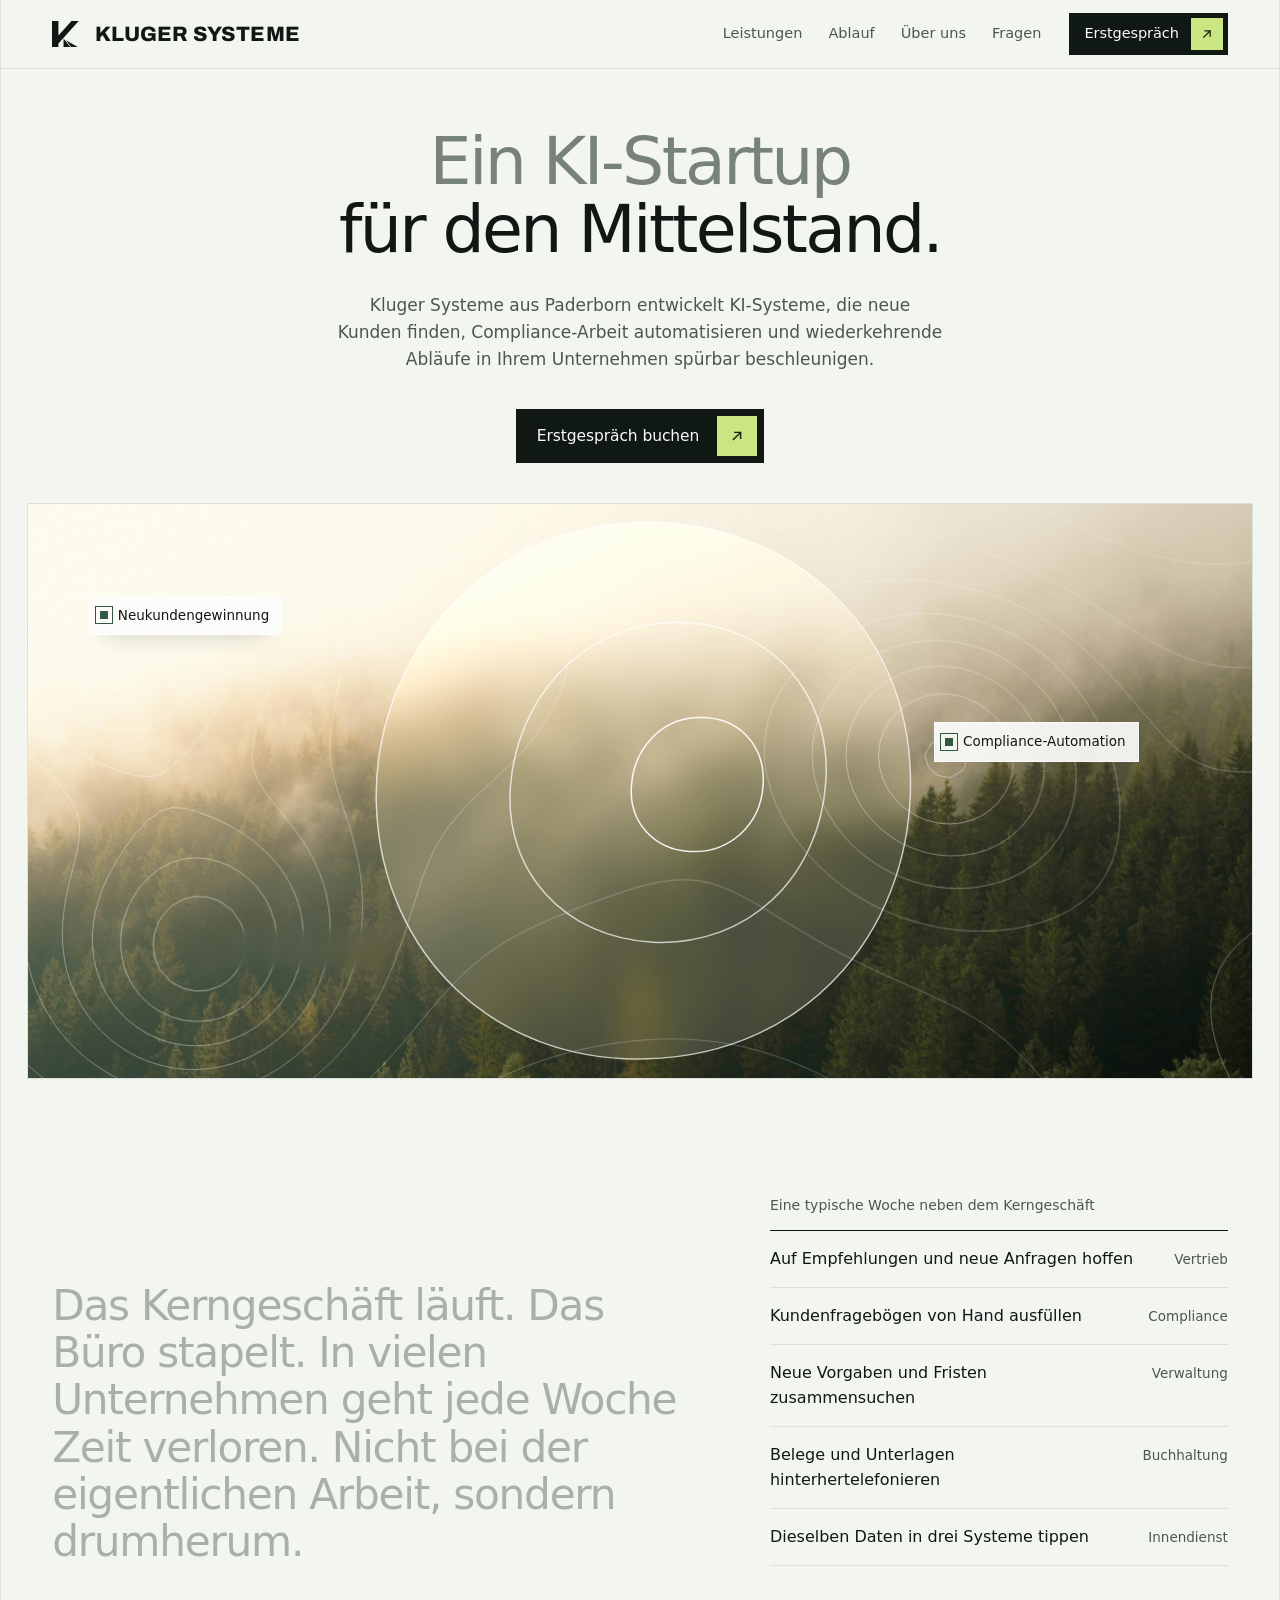
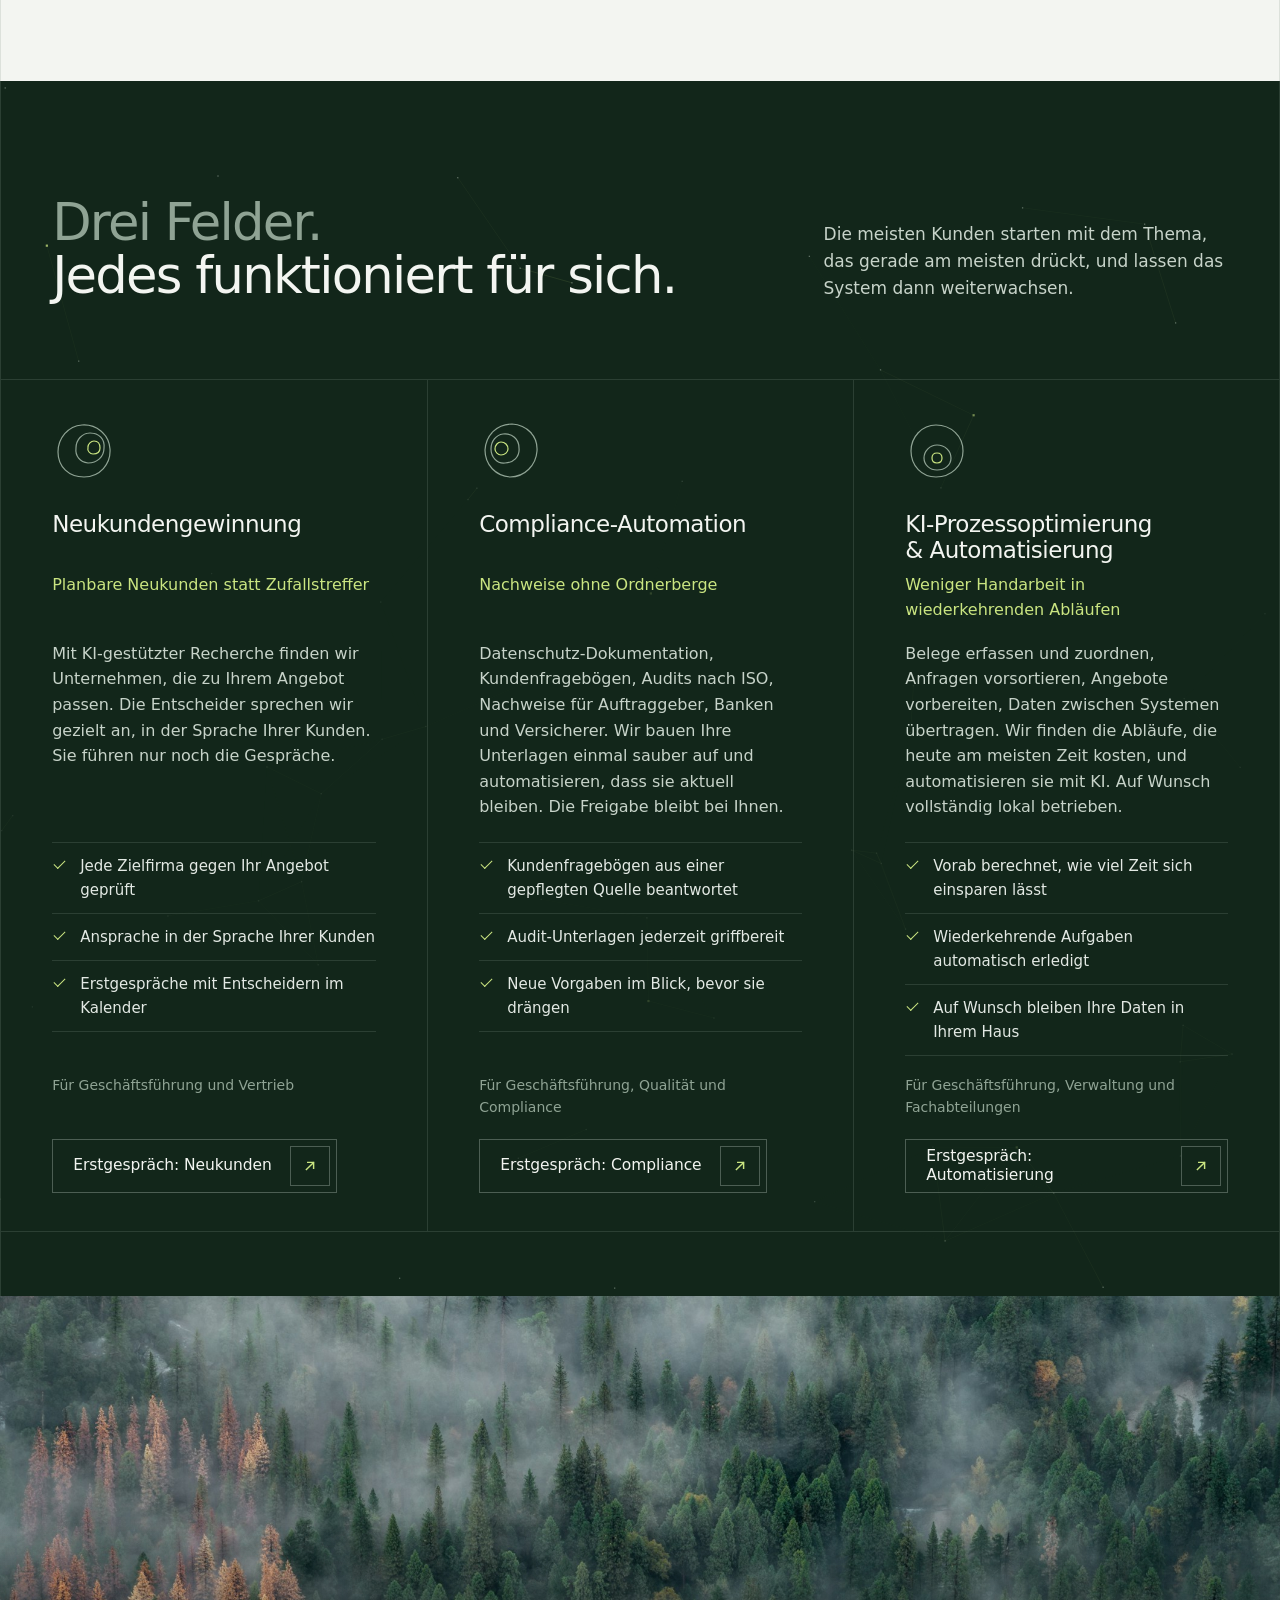
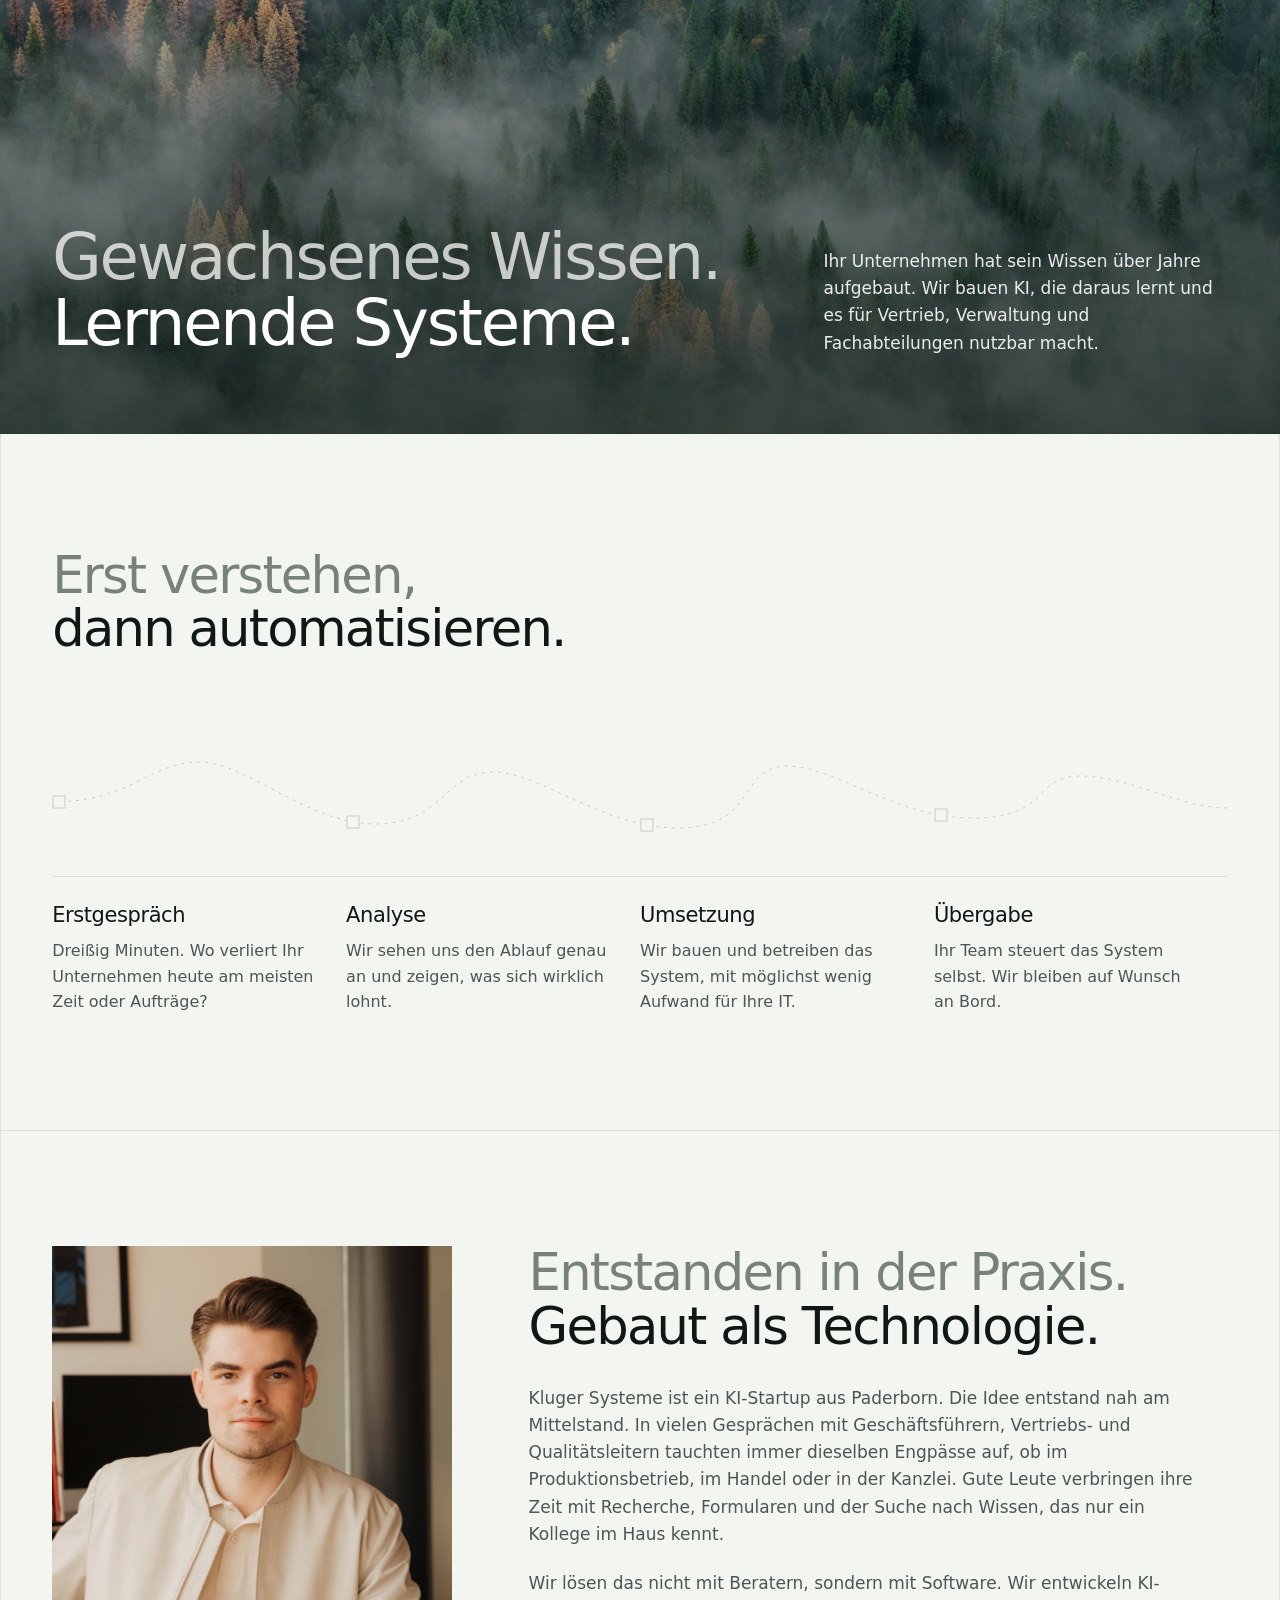
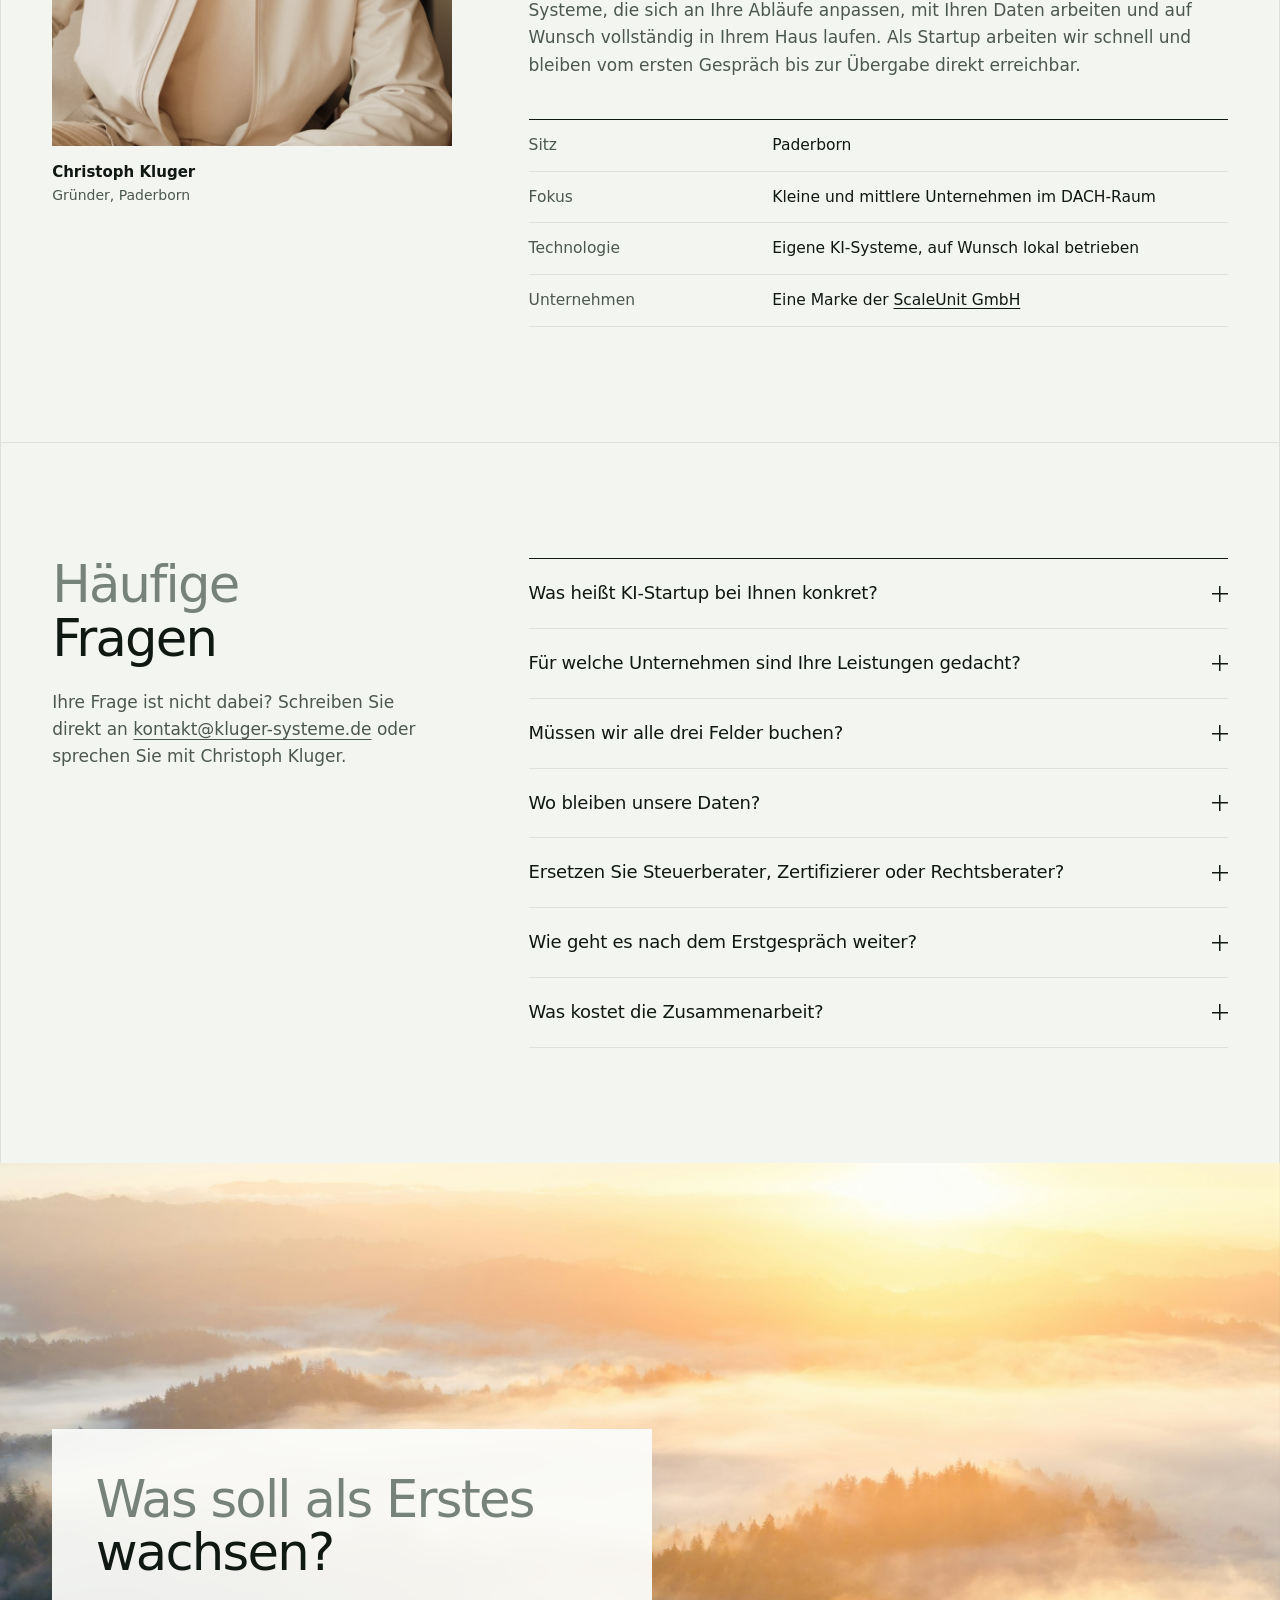
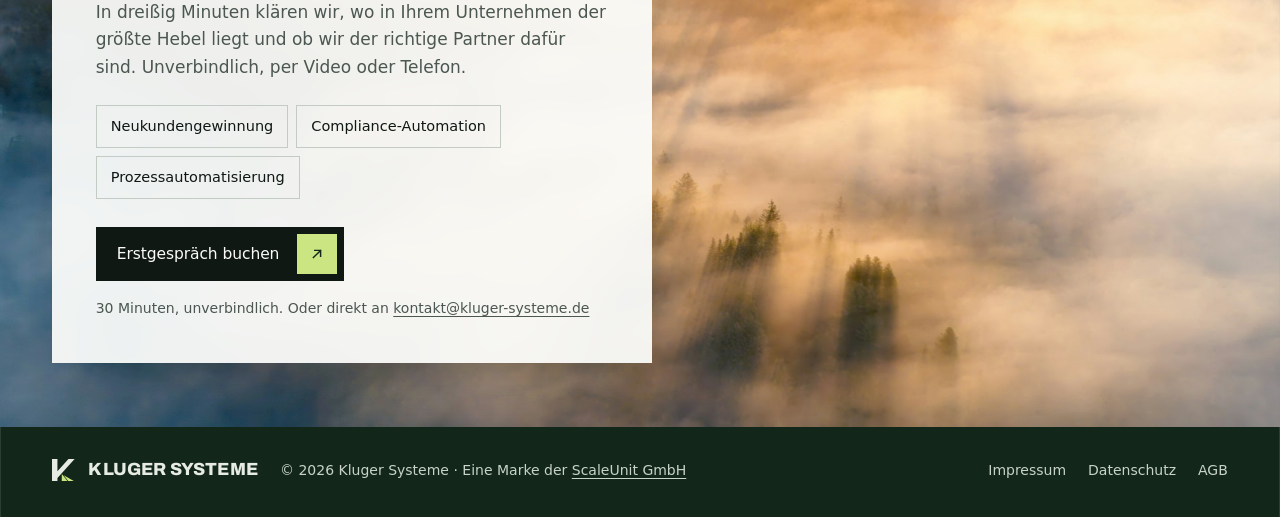
==== commit a5fe2c7a: "Neues Framing: KI-Startup für den Mittelstand Zielgruppe auf KMU erweitert, drittes Feld heißt jetzt" ====
--- a/index.html
+++ b/index.html
@@ -3,13 +3,13 @@
 <head>
 <meta charset="utf-8">
 <meta name="viewport" content="width=device-width, initial-scale=1">
-<title>Kluger Systeme · KI für das produzierende Gewerbe</title>
-<meta name="description" content="Kluger Systeme aus Paderborn entwickelt KI-Systeme für das produzierende Gewerbe: Neukundengewinnung, Compliance-Automation und Wissensmanagement.">
+<title>Kluger Systeme · KI für den Mittelstand</title>
+<meta name="description" content="Kluger Systeme aus Paderborn entwickelt KI-Systeme für den Mittelstand: Neukundengewinnung, Compliance-Automation und KI-Prozessautomatisierung.">
 <link rel="canonical" href="https://kluger-systeme.de/">
 <meta property="og:type" content="website">
 <meta property="og:locale" content="de_DE">
-<meta property="og:title" content="Kluger Systeme · KI für das produzierende Gewerbe">
-<meta property="og:description" content="Kluger Systeme aus Paderborn entwickelt KI-Systeme für das produzierende Gewerbe: Neukundengewinnung, Compliance-Automation und Wissensmanagement.">
+<meta property="og:title" content="Kluger Systeme · KI für den Mittelstand">
+<meta property="og:description" content="Kluger Systeme aus Paderborn entwickelt KI-Systeme für den Mittelstand: Neukundengewinnung, Compliance-Automation und KI-Prozessautomatisierung.">
 <meta property="og:url" content="https://kluger-systeme.de/">
 <meta name="theme-color" content="#F3F5F1">
 <link rel="preload" href="assets/fonts/Geist-Variable.woff2" as="font" type="font/woff2" crossorigin>
@@ -468,33 +468,6 @@
 
 /* ---------- materials ---------- */
 
-.matter { border-bottom: 1px solid var(--line); }
-.matter__grid {
-  display: grid;
-  grid-template-columns: minmax(0, 4fr) minmax(0, 7fr);
-  gap: clamp(40px, 6vw, 96px);
-  padding-block: var(--pad-y);
-}
-.matter__head p { margin-top: 24px; color: var(--ink-2); max-width: 44ch; }
-.matter__list {
-  display: grid;
-  grid-template-columns: repeat(4, minmax(0, 1fr));
-  border-top: 1px solid var(--line);
-  border-left: 1px solid var(--line);
-  align-self: start;
-}
-.matter__list li {
-  border-right: 1px solid var(--line);
-  border-bottom: 1px solid var(--line);
-  padding: 22px 18px 24px;
-  min-height: 132px;
-  display: flex; flex-direction: column; justify-content: flex-start; gap: 10px;
-  background: transparent;
-  transition: background-color .4s var(--ease);
-}
-.matter__list li:hover { background: var(--paper); }
-.matter__list b { font-weight: 500; font-size: 17px; letter-spacing: -0.015em; line-height: 1.2; hyphens: manual; }
-.matter__list span { font-size: 14px; color: var(--ink-2); line-height: 1.4; }
 
 /* ---------- photo band ---------- */
 
@@ -755,9 +728,7 @@
 @media (max-width: 1100px) {
   .nav { gap: 20px; }
   .fields__head, .band__copy { grid-template-columns: 1fr; }
-  .matter__grid { grid-template-columns: 1fr; }
-  .matter__head p { max-width: 60ch; }
-}
+    }
 
 @media (max-width: 960px) {
   .top__in { gap: 12px; }
@@ -799,8 +770,7 @@
   .pin--a { --x: 5%; --y: 7%; }
   .pin--b { --x: 34%; --y: 19%; }
   .pin--c { --x: 5%; --y: 86%; }
-  .matter__list { grid-template-columns: repeat(2, minmax(0, 1fr)); }
-  .close__panel { margin-inline: calc(var(--pad-x) * -1 + 8px); }
+    .close__panel { margin-inline: calc(var(--pad-x) * -1 + 8px); }
 }
 
 @media (max-width: 520px) {
@@ -857,9 +827,9 @@
     <div class="wrap hero__copy">
       <h1 id="hero-title" class="duo">
         <span class="duo__a">Ein KI-Startup</span>
-        <span class="duo__b">für das produzierende Gewerbe.</span>
+        <span class="duo__b">für den Mittelstand.</span>
       </h1>
-      <p class="hero__lead">Kluger Systeme aus Paderborn entwickelt KI-Systeme, die neue Kunden finden, Compliance-Arbeit automatisieren und das Erfahrungswissen Ihres Werks als nutzbare Daten sichern.</p>
+      <p class="hero__lead">Kluger Systeme aus Paderborn entwickelt KI-Systeme, die neue Kunden finden, Compliance-Arbeit automatisieren und wiederkehrende Abläufe in Ihrem Unternehmen spürbar beschleunigen.</p>
       <div class="hero__act">
         <a class="btn btn--ink" href="mailto:kontakt@kluger-systeme.de?subject=Erstgespr%C3%A4ch" data-book>
           <span>Erstgespräch buchen</span>
@@ -881,7 +851,7 @@
         <ul class="pins" aria-label="Unsere drei Felder">
           <li class="pin pin--a"><a href="#neukundengewinnung" data-pin><i aria-hidden="true"></i><span>Neukundengewinnung</span></a></li>
           <li class="pin pin--b"><a href="#compliance" data-pin><i aria-hidden="true"></i><span>Compliance-Automation</span></a></li>
-          <li class="pin pin--c"><a href="#wissen" data-pin><i aria-hidden="true"></i><span>KI-Wissensmanagement</span></a></li>
+          <li class="pin pin--c"><a href="#automatisierung" data-pin><i aria-hidden="true"></i><span>Prozessautomatisierung</span></a></li>
         </ul>
       </figure>
     </div>
@@ -889,15 +859,15 @@
 
   <section class="week" aria-labelledby="week-title">
     <div class="wrap week__grid">
-      <h2 id="week-title" class="lit" data-lit>Ihre Anlagen laufen. Das Büro stapelt. Im produzierenden Gewerbe geht jede Woche Zeit verloren. Nicht an der Linie, sondern drumherum.</h2>
+      <h2 id="week-title" class="lit" data-lit>Das Kerngeschäft läuft. Das Büro stapelt. In vielen Unternehmen geht jede Woche Zeit verloren. Nicht bei der eigentlichen Arbeit, sondern drumherum.</h2>
       <div class="week__log">
-        <p class="week__cap">Eine typische Woche neben der Linie</p>
+        <p class="week__cap">Eine typische Woche neben dem Kerngeschäft</p>
         <ul>
-          <li><span>Auf neue Kontakte von der Messe hoffen</span><em>Vertrieb</em></li>
-          <li><span>Konformitätserklärung von Hand ausfüllen</span><em>Qualität</em></li>
-          <li><span>Neue EU-Vorgaben zusammensuchen</span><em>Compliance</em></li>
-          <li><span>Den Einrichter anrufen, der die Anlage kennt</span><em>Produktion</em></li>
-          <li><span>Sonderanfertigung zum dritten Mal kalkulieren</span><em>Innendienst</em></li>
+          <li><span>Auf Empfehlungen und neue Anfragen hoffen</span><em>Vertrieb</em></li>
+          <li><span>Kundenfragebögen von Hand ausfüllen</span><em>Compliance</em></li>
+          <li><span>Neue Vorgaben und Fristen zusammensuchen</span><em>Verwaltung</em></li>
+          <li><span>Belege und Unterlagen hinterhertelefonieren</span><em>Buchhaltung</em></li>
+          <li><span>Dieselben Daten in drei Systeme tippen</span><em>Innendienst</em></li>
         </ul>
       </div>
     </div>
@@ -922,11 +892,11 @@
             <path d="M42 22c4 0 6 3 6 7s-3 6-7 6c-3 0-6-3-5-7 0-3 3-6 6-6Z"/>
           </svg>
           <h3 id="f1-title">Neukundengewinnung</h3>
-          <p class="field__claim">Planbare Neukunden statt Messe-Zufall</p>
-          <p class="field__text">Mit KI-gestützter Recherche finden wir Unternehmen, die zu Ihrem Portfolio passen, ob Hersteller, Weiterverarbeiter oder Händler. Einkauf und Geschäftsführung sprechen wir gezielt an, in der Sprache Ihrer Abnehmer. Sie führen nur noch die Gespräche.</p>
+          <p class="field__claim">Planbare Neukunden statt Zufallstreffer</p>
+          <p class="field__text">Mit KI-gestützter Recherche finden wir Unternehmen, die zu Ihrem Angebot passen. Die Entscheider sprechen wir gezielt an, in der Sprache Ihrer Kunden. Sie führen nur noch die Gespräche.</p>
           <ul class="checks">
-            <li>Jede Zielfirma gegen Ihr Portfolio geprüft</li>
-            <li>Ansprache in der Sprache Ihrer Abnehmer</li>
+            <li>Jede Zielfirma gegen Ihr Angebot geprüft</li>
+            <li>Ansprache in der Sprache Ihrer Kunden</li>
             <li>Erstgespräche mit Entscheidern im Kalender</li>
           </ul>
           <p class="field__for">Für Geschäftsführung und Vertrieb</p>
@@ -942,64 +912,42 @@
             <path d="M24 15c9-1 16 5 16 14 1 9-6 15-14 15-8 1-14-6-14-14 0-8 5-14 12-15Z"/>
             <path d="M22 23c4 0 7 3 7 7 0 3-3 6-7 6-3 0-6-3-6-6 0-4 3-7 6-7Z"/>
           </svg>
-          <h3 id="f2-title">Wissens- &amp; Compliance-Automation</h3>
+          <h3 id="f2-title">Compliance-Automation</h3>
           <p class="field__claim">Nachweise ohne Ordnerberge</p>
-          <p class="field__text">Konformitätserklärungen, Kundenfragebögen, Audits nach ISO und Branchenstandards, neue EU-Vorgaben wie die Verpackungsverordnung PPWR. Wir bauen Ihre Nachweise einmal sauber auf und automatisieren, dass sie aktuell bleiben. Die Freigabe bleibt bei Ihnen.</p>
+          <p class="field__text">Datenschutz-Dokumentation, Kundenfragebögen, Audits nach ISO, Nachweise für Auftraggeber, Banken und Versicherer. Wir bauen Ihre Unterlagen einmal sauber auf und automatisieren, dass sie aktuell bleiben. Die Freigabe bleibt bei Ihnen.</p>
           <ul class="checks">
             <li>Kundenfragebögen aus einer gepflegten Quelle beantwortet</li>
             <li>Audit-Unterlagen jederzeit griffbereit</li>
             <li>Neue Vorgaben im Blick, bevor sie drängen</li>
           </ul>
-          <p class="field__for">Für Qualitätsmanagement und Compliance</p>
+          <p class="field__for">Für Geschäftsführung, Qualität und Compliance</p>
           <a class="btn btn--line-dark" href="mailto:kontakt@kluger-systeme.de" data-book data-topic="Compliance-Automation">
             <span>Erstgespräch: Compliance</span>
             <span class="btn__tile" aria-hidden="true"><svg viewBox="0 0 20 20"><path d="M6 14 14 6M7.5 6H14v6.5"/></svg></span>
           </a>
         </article>
 
-        <article class="field" id="wissen" aria-labelledby="f3-title">
+        <article class="field" id="automatisierung" aria-labelledby="f3-title">
           <svg class="field__glyph" viewBox="0 0 64 64" aria-hidden="true">
             <path d="M31 6c15 0 27 11 27 26S46 58 31 58C17 58 6 47 6 32 6 18 17 6 31 6Z"/>
             <path d="M32 26c8 0 14 6 14 13s-6 12-14 12c-7 0-13-5-13-12s6-13 13-13Z"/>
             <path d="M32 34c3 0 5 2 5 5s-2 5-5 5-5-2-5-5 2-5 5-5Z"/>
           </svg>
-          <h3 id="f3-title">KI-Wissensmanagement</h3>
-          <p class="field__claim">Fachwissen, das im Betrieb bleibt</p>
-          <p class="field__text">Wie die Linie eingestellt wird, welche Rezeptur bei welchem Kunden läuft, was bei Störungen an der Maschine hilft. Wir machen dieses Erfahrungswissen für Ihr Team und Ihre KI nutzbar, auf Wunsch vollständig lokal betrieben.</p>
+          <h3 id="f3-title">KI-Prozess&shy;optimierung &amp; Automatisierung</h3>
+          <p class="field__claim">Weniger Handarbeit in wiederkehrenden Abläufen</p>
+          <p class="field__text">Belege erfassen und zuordnen, Anfragen vorsortieren, Angebote vorbereiten, Daten zwischen Systemen übertragen. Wir finden die Abläufe, die heute am meisten Zeit kosten, und automatisieren sie mit KI. Auf Wunsch vollständig lokal betrieben.</p>
           <ul class="checks">
-            <li>Erfahrungswissen strukturiert gesichert</li>
-            <li>Antworten für Produktion, Service und Innendienst</li>
+            <li>Vorab berechnet, wie viel Zeit sich einsparen lässt</li>
+            <li>Wiederkehrende Aufgaben automatisch erledigt</li>
             <li>Auf Wunsch bleiben Ihre Daten in Ihrem Haus</li>
           </ul>
-          <p class="field__for">Für Produktion, Technik und Service</p>
-          <a class="btn btn--line-dark" href="mailto:kontakt@kluger-systeme.de" data-book data-topic="KI-Wissensmanagement">
-            <span>Erstgespräch: Wissen</span>
+          <p class="field__for">Für Geschäftsführung, Verwaltung und Fachabteilungen</p>
+          <a class="btn btn--line-dark" href="mailto:kontakt@kluger-systeme.de" data-book data-topic="Prozessautomatisierung">
+            <span>Erstgespräch: Automatisierung</span>
             <span class="btn__tile" aria-hidden="true"><svg viewBox="0 0 20 20"><path d="M6 14 14 6M7.5 6H14v6.5"/></svg></span>
           </a>
         </article>
       </div>
-    </div>
-  </section>
-
-  <section class="matter" aria-labelledby="matter-title">
-    <div class="wrap matter__grid">
-      <div class="matter__head">
-        <h2 id="matter-title" class="duo">
-          <span class="duo__a">Unterschiedliche Produkte.</span>
-          <span class="duo__b">Dieselben Engpässe.</span>
-        </h2>
-        <p>Wir arbeiten ausschließlich für Unternehmen, die produzieren. Ob Verpackung, Kunststoff oder Maschinenbau, überall kosten Vertrieb, Nachweise und verstreutes Wissen Zeit. Genau dort setzen unsere Systeme an.</p>
-      </div>
-      <ul class="matter__list">
-        <li><b>Verpackung</b><span>Wellpappe, Faltschachtel, Folie</span></li>
-        <li><b>Kunststoff&shy;verarbeitung</b><span>Spritzguss, Extrusion, Compounding</span></li>
-        <li><b>Metall&shy;verarbeitung</b><span>Zerspanung, Blech, Guss</span></li>
-        <li><b>Maschinen- und Anlagenbau</b><span>Sondermaschinen, Komponenten</span></li>
-        <li><b>Lebensmittel</b><span>Herstellung, Abfüllung, Rezepturen</span></li>
-        <li><b>Papier und Druck</b><span>Etiketten, Druckerzeugnisse, Veredelung</span></li>
-        <li><b>Elektrotechnik</b><span>Baugruppen, Schaltanlagen</span></li>
-        <li><b>Chemie und Kosmetik</b><span>Rezepturen, Lohnfertigung</span></li>
-      </ul>
     </div>
   </section>
 
@@ -1010,7 +958,7 @@
         <span class="duo__a">Gewachsenes Wissen.</span>
         <span class="duo__b">Lernende Systeme.</span>
       </h2>
-      <p>Ihr Werk hat sein Wissen über Jahrzehnte aufgebaut. Wir bauen KI, die daraus lernt und es für Vertrieb, Qualität und Produktion nutzbar macht.</p>
+      <p>Ihr Unternehmen hat sein Wissen über Jahre aufgebaut. Wir bauen KI, die daraus lernt und es für Vertrieb, Verwaltung und Fachabteilungen nutzbar macht.</p>
     </div>
   </section>
 
@@ -1026,7 +974,7 @@
           <path class="steps__ink" d="M0 70 C 80 70, 100 30, 150 30 S 260 92, 330 92 S 400 40, 450 40 S 560 96, 640 96 S 700 34, 750 34 S 860 86, 940 86 S 1000 44, 1050 44 S 1150 76, 1200 76" data-track-ink/>
         </svg>
         <ol class="steps__list">
-          <li data-step><i aria-hidden="true"></i><h3>Erstgespräch</h3><p>Dreißig Minuten. Wo verliert Ihr Werk heute am meisten Zeit oder Aufträge?</p></li>
+          <li data-step><i aria-hidden="true"></i><h3>Erstgespräch</h3><p>Dreißig Minuten. Wo verliert Ihr Unternehmen heute am meisten Zeit oder Aufträge?</p></li>
           <li data-step><i aria-hidden="true"></i><h3>Analyse</h3><p>Wir sehen uns den Ablauf genau an und zeigen, was sich wirklich lohnt.</p></li>
           <li data-step><i aria-hidden="true"></i><h3>Umsetzung</h3><p>Wir bauen und betreiben das System, mit möglichst wenig Aufwand für Ihre IT.</p></li>
           <li data-step><i aria-hidden="true"></i><h3>Übergabe</h3><p>Ihr Team steuert das System selbst. Wir bleiben auf Wunsch an Bord.</p></li>
@@ -1046,11 +994,11 @@
           <span class="duo__a">Entstanden in der Praxis.</span>
           <span class="duo__b">Gebaut als Technologie.</span>
         </h2>
-        <p>Kluger Systeme ist ein KI-Startup aus Paderborn. Die Idee entstand nah an der Industrie. In vielen Gesprächen mit Geschäftsführern, Vertriebs- und Qualitätsleitern produzierender Unternehmen tauchten immer dieselben Engpässe auf. Gute Leute verbringen ihre Zeit mit Recherche, Formularen und der Suche nach Wissen, das nur ein Kollege im Haus kennt.</p>
+        <p>Kluger Systeme ist ein KI-Startup aus Paderborn. Die Idee entstand nah am Mittelstand. In vielen Gesprächen mit Geschäftsführern, Vertriebs- und Qualitätsleitern tauchten immer dieselben Engpässe auf, ob im Produktionsbetrieb, im Handel oder in der Kanzlei. Gute Leute verbringen ihre Zeit mit Recherche, Formularen und der Suche nach Wissen, das nur ein Kollege im Haus kennt.</p>
         <p>Wir lösen das nicht mit Beratern, sondern mit Software. Wir entwickeln KI-Systeme, die sich an Ihre Abläufe anpassen, mit Ihren Daten arbeiten und auf Wunsch vollständig in Ihrem Haus laufen. Als Startup arbeiten wir schnell und bleiben vom ersten Gespräch bis zur Übergabe direkt erreichbar.</p>
         <dl class="facts">
           <div><dt>Sitz</dt><dd>Paderborn</dd></div>
-          <div><dt>Fokus</dt><dd>Produzierendes Gewerbe im DACH-Raum</dd></div>
+          <div><dt>Fokus</dt><dd>Kleine und mittlere Unternehmen im DACH-Raum</dd></div>
           <div><dt>Technologie</dt><dd>Eigene KI-Systeme, auf Wunsch lokal betrieben</dd></div>
           <div><dt>Unternehmen</dt><dd>Eine Marke der <a href="https://scaleunit.de" rel="noopener">ScaleUnit GmbH</a></dd></div>
         </dl>
@@ -1070,11 +1018,11 @@
       <div class="faq__list">
         <details>
           <summary>Was heißt KI-Startup bei Ihnen konkret?</summary>
-          <p>Wir sind ein junges Unternehmen und entwickeln KI-Systeme für das produzierende Gewerbe. Für Sie heißt das kurze Wege und Systeme, die auf Ihre Abläufe zugeschnitten sind, statt Standardsoftware von der Stange.</p>
+          <p>Wir sind ein junges Unternehmen und entwickeln KI-Systeme für den Mittelstand. Für Sie heißt das kurze Wege und Systeme, die auf Ihre Abläufe zugeschnitten sind, statt Standardsoftware von der Stange.</p>
         </details>
         <details>
           <summary>Für welche Unternehmen sind Ihre Leistungen gedacht?</summary>
-          <p>Für mittelständische Unternehmen aus dem produzierenden Gewerbe in Deutschland, Österreich und der Schweiz, typischerweise ab rund 50 Mitarbeitenden.</p>
+          <p>Für kleine und mittlere Unternehmen in Deutschland, Österreich und der Schweiz, vom Produktionsbetrieb über Handel und Dienstleistung bis zur Steuerkanzlei.</p>
         </details>
         <details>
           <summary>Müssen wir alle drei Felder buchen?</summary>
@@ -1082,11 +1030,11 @@
         </details>
         <details>
           <summary>Wo bleiben unsere Daten?</summary>
-          <p>Beim KI-Wissensmanagement setzen wir auf Wunsch auf lokal betriebene KI-Modelle. Ihr Know-how verlässt dann Ihr Haus nicht.</p>
+          <p>Bei der Prozessautomatisierung setzen wir auf Wunsch auf lokal betriebene KI-Modelle. Ihre Daten verlassen dann Ihr Haus nicht.</p>
         </details>
         <details>
-          <summary>Ersetzen Sie unseren Zertifizierer oder Rechtsberater?</summary>
-          <p>Nein. Wir bereiten Nachweise, Dokumentation und Antworten vor. Fachliche Freigabe und Zertifizierung bleiben bei Ihnen und den zuständigen Stellen.</p>
+          <summary>Ersetzen Sie Steuerberater, Zertifizierer oder Rechtsberater?</summary>
+          <p>Nein. Wir automatisieren Vorarbeiten wie Belegerfassung, Dokumentation und Antworten auf Fragebögen. Steuer- und Rechtsberatung, fachliche Freigabe und Zertifizierung bleiben bei Ihnen und den zuständigen Fachleuten.</p>
         </details>
         <details>
           <summary>Wie geht es nach dem Erstgespräch weiter?</summary>
@@ -1108,11 +1056,11 @@
           <span class="duo__a">Was soll als Erstes</span>
           <span class="duo__b">wachsen?</span>
         </h2>
-        <p>In dreißig Minuten klären wir, wo in Ihrem Werk der größte Hebel liegt und ob wir der richtige Partner dafür sind. Unverbindlich, per Video oder Telefon.</p>
+        <p>In dreißig Minuten klären wir, wo in Ihrem Unternehmen der größte Hebel liegt und ob wir der richtige Partner dafür sind. Unverbindlich, per Video oder Telefon.</p>
         <ul class="topics" aria-label="Thema wählen">
           <li><a class="topic" href="mailto:kontakt@kluger-systeme.de" data-book data-topic="Neukundengewinnung">Neukundengewinnung</a></li>
           <li><a class="topic" href="mailto:kontakt@kluger-systeme.de" data-book data-topic="Compliance-Automation">Compliance-Automation</a></li>
-          <li><a class="topic" href="mailto:kontakt@kluger-systeme.de" data-book data-topic="KI-Wissensmanagement">KI-Wissensmanagement</a></li>
+          <li><a class="topic" href="mailto:kontakt@kluger-systeme.de" data-book data-topic="Prozessautomatisierung">Prozessautomatisierung</a></li>
         </ul>
         <a class="btn btn--ink" href="mailto:kontakt@kluger-systeme.de?subject=Erstgespr%C3%A4ch" data-book>
           <span>Erstgespräch buchen</span>
@@ -1155,7 +1103,7 @@
   allgemein: "",
   "Neukundengewinnung": "",
   "Compliance-Automation": "",
-  "KI-Wissensmanagement": ""
+  "Prozessautomatisierung": ""
 };
 const EMAIL = "kontakt@kluger-systeme.de";
 
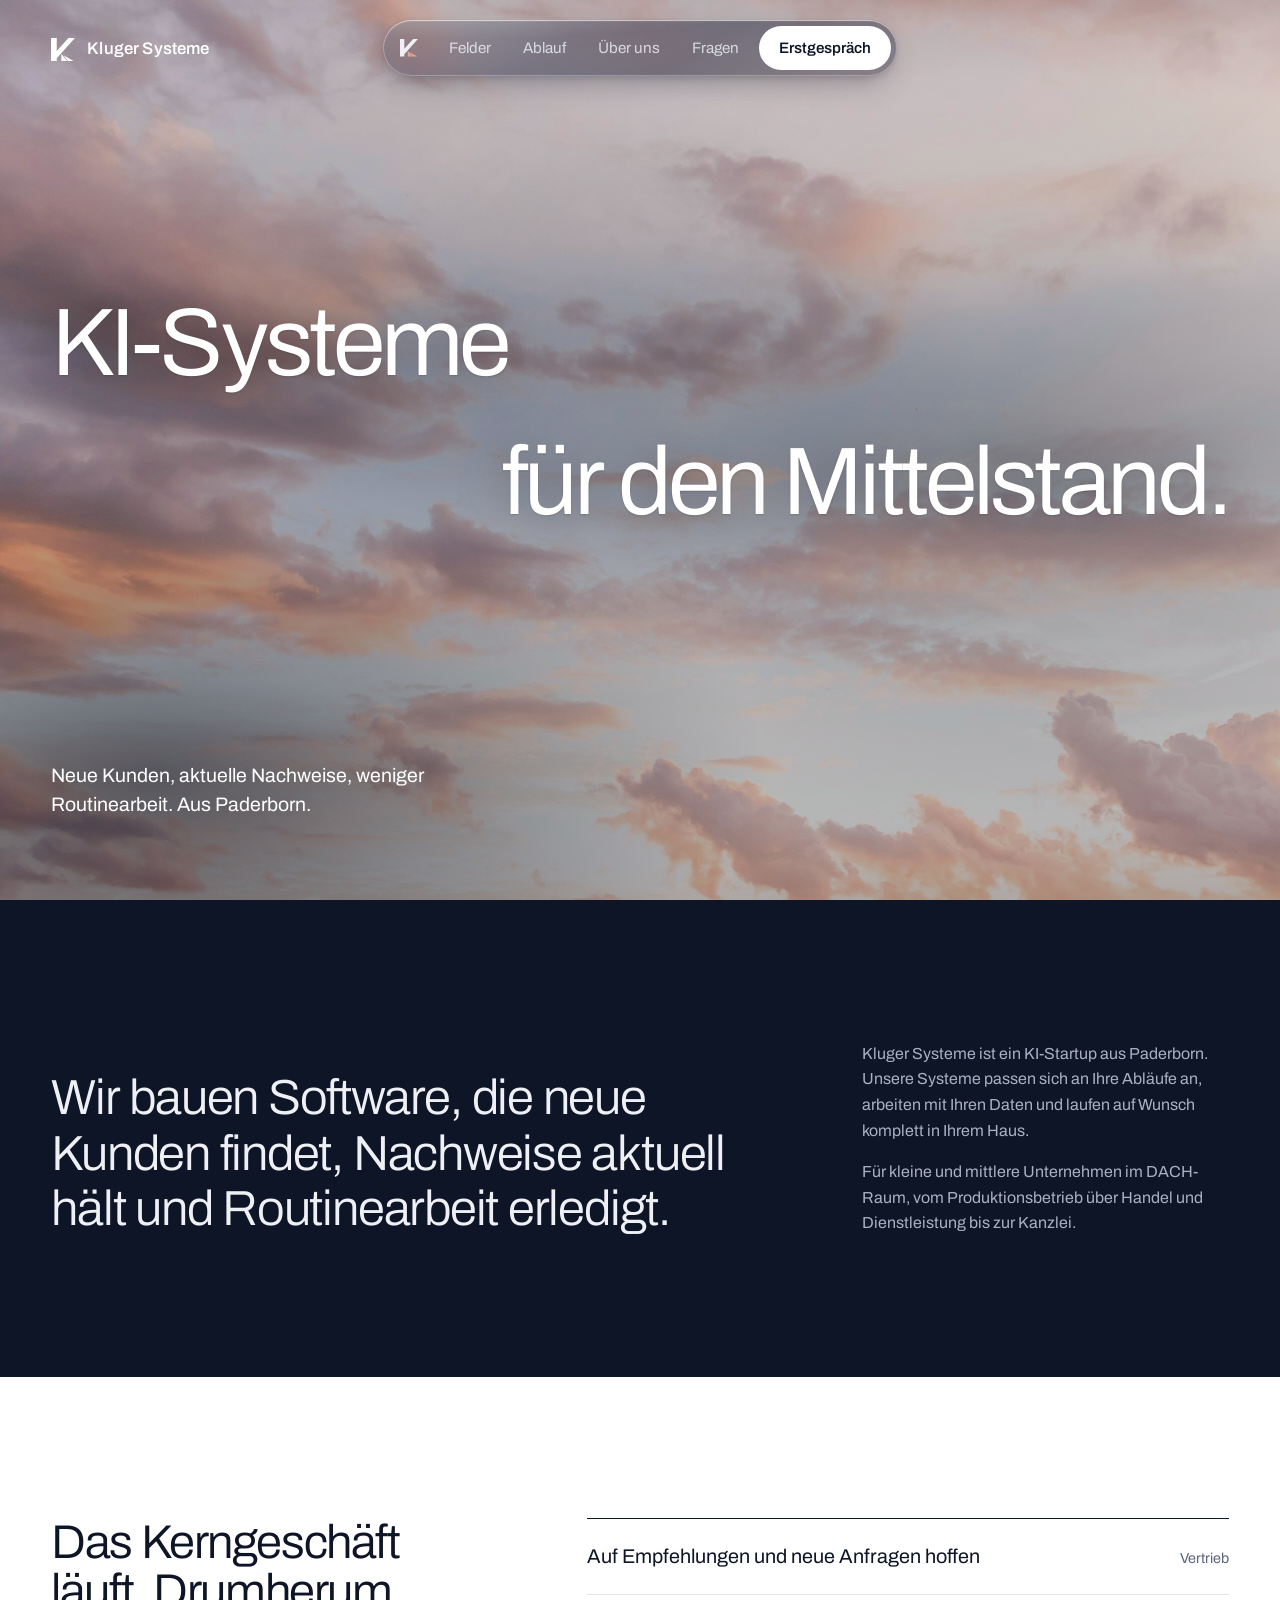
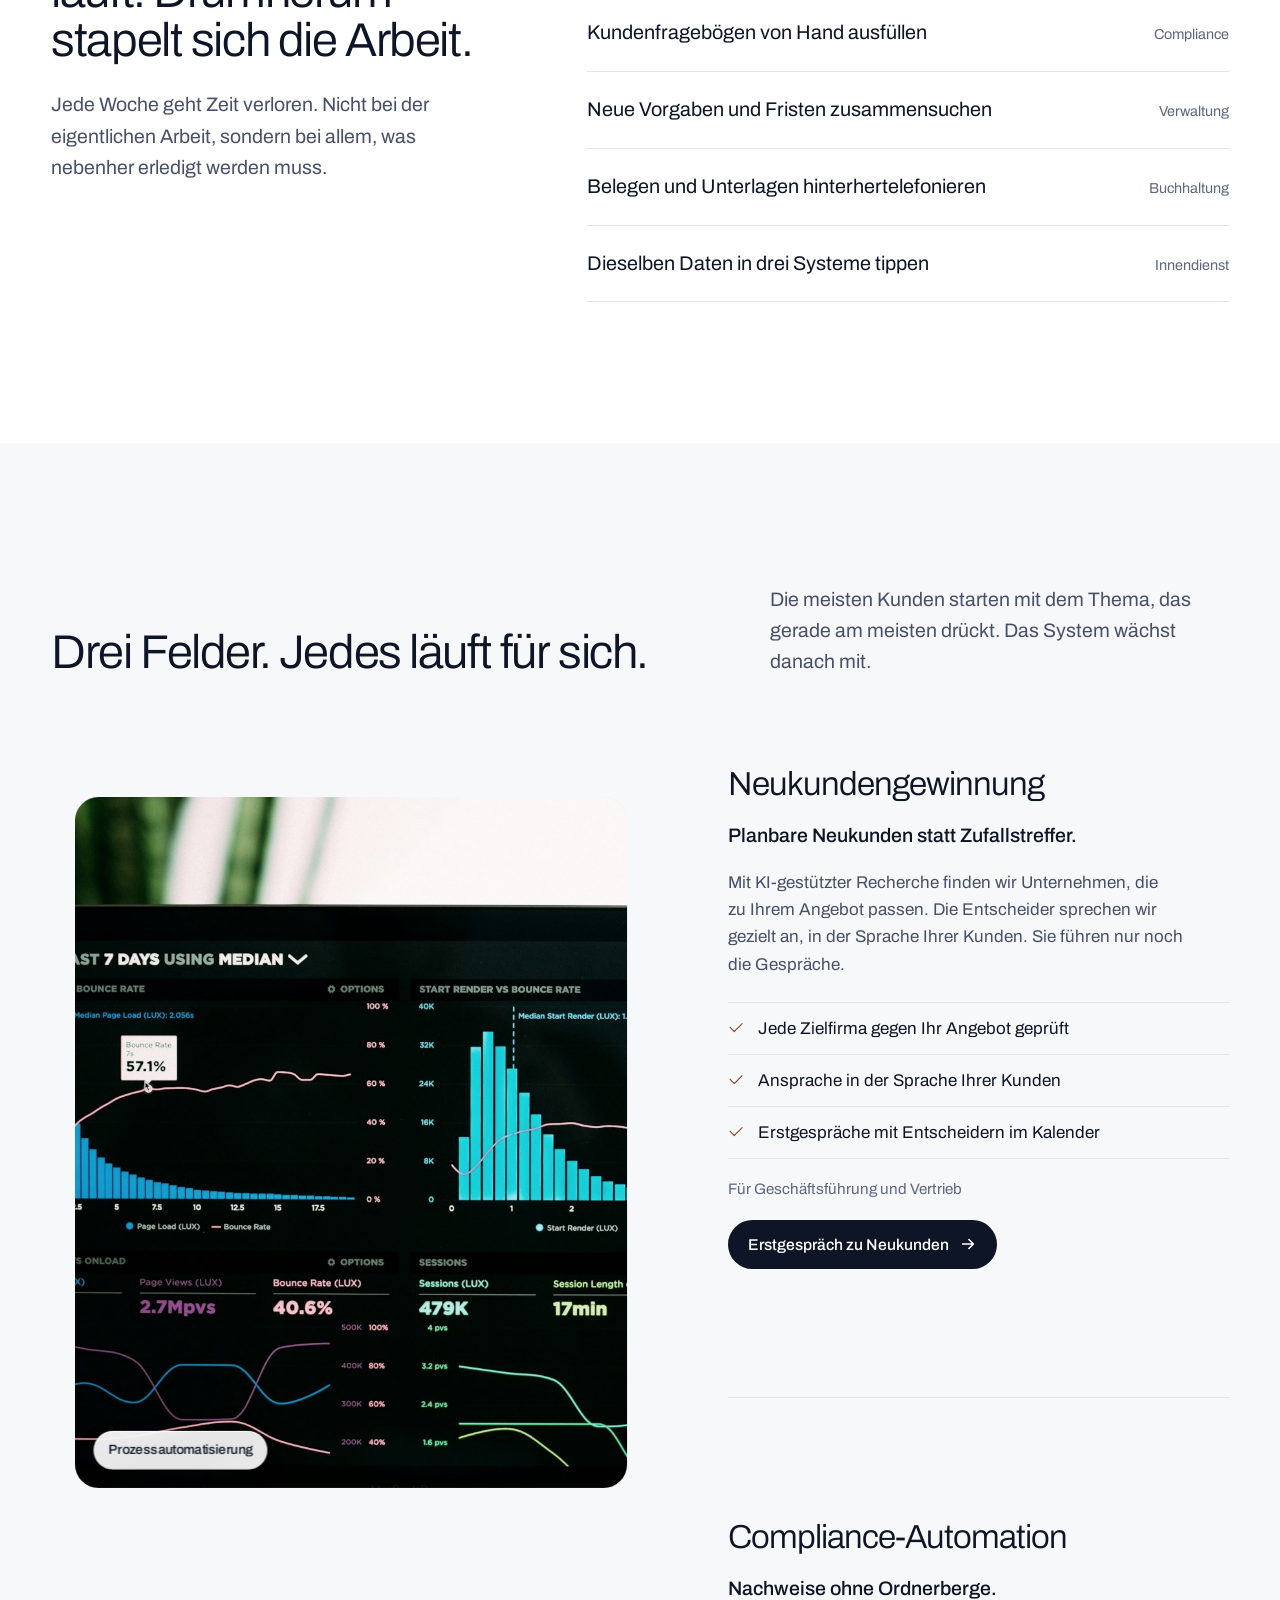
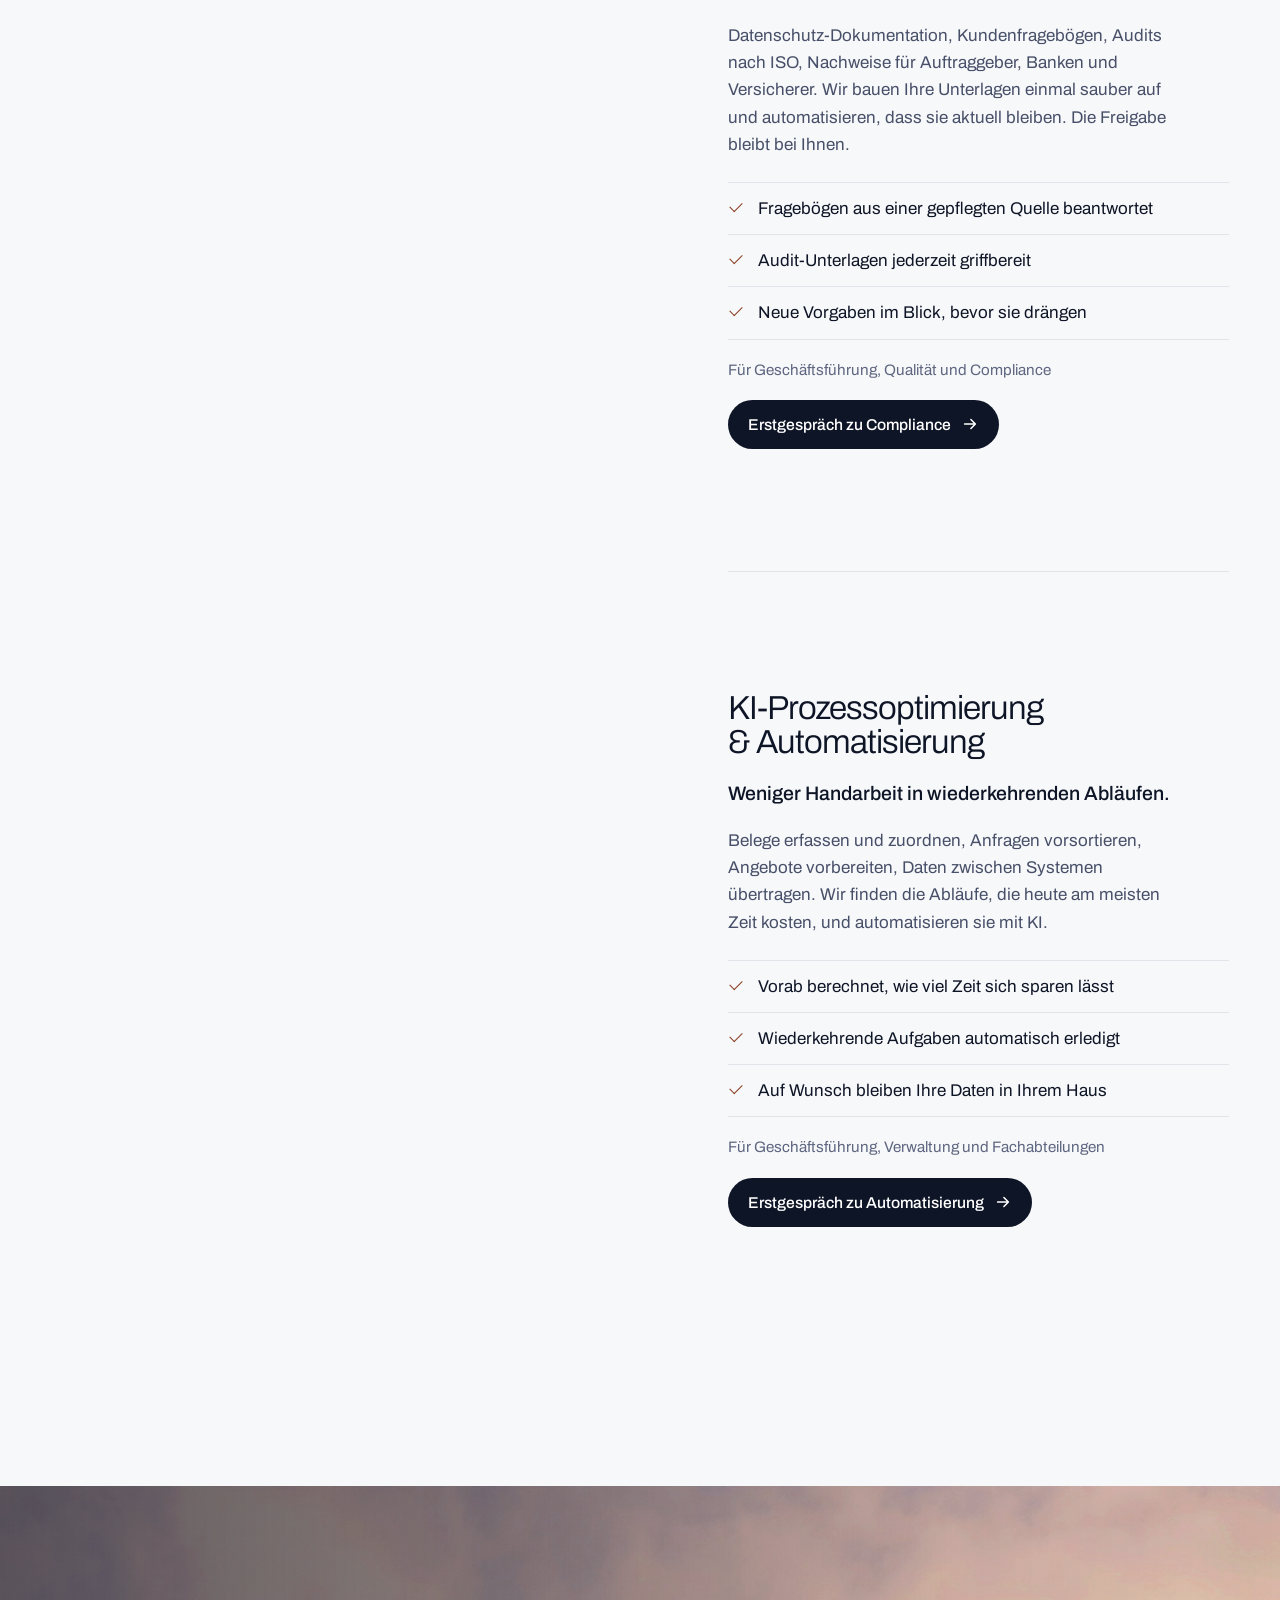
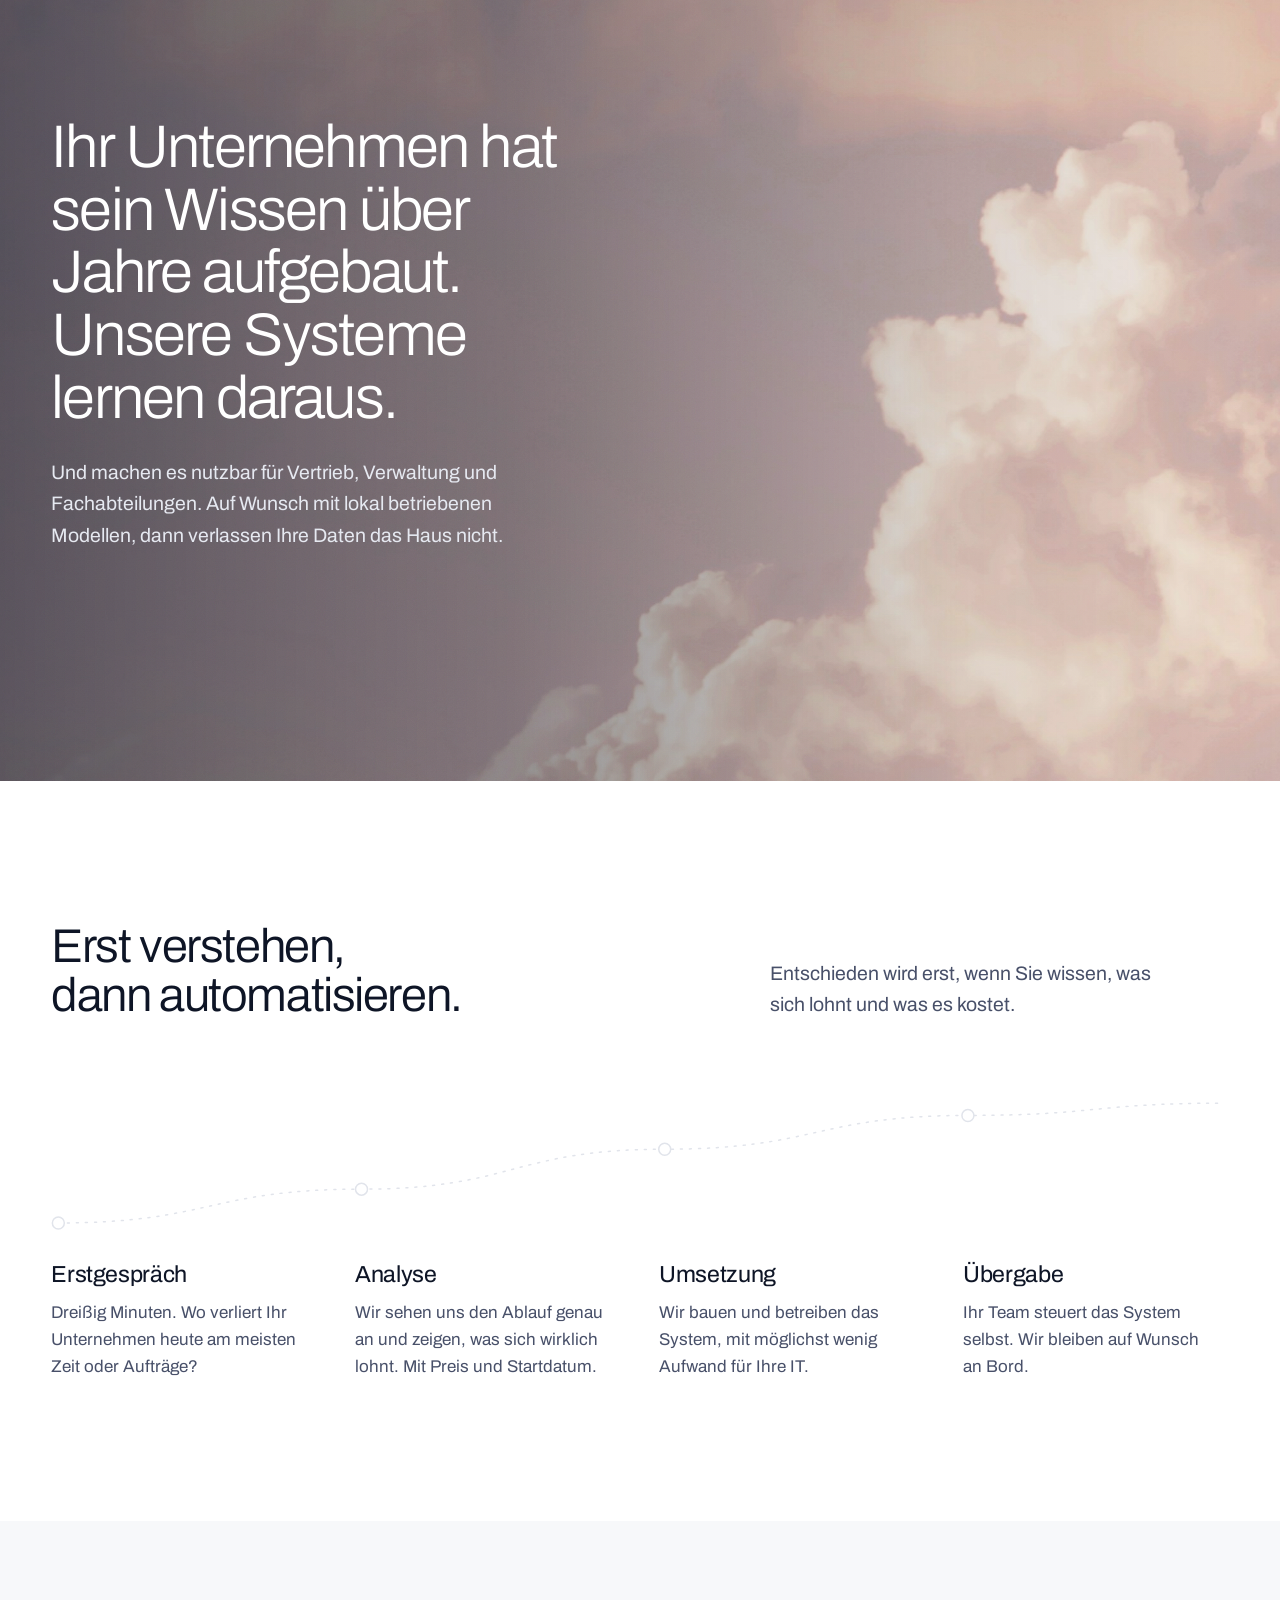
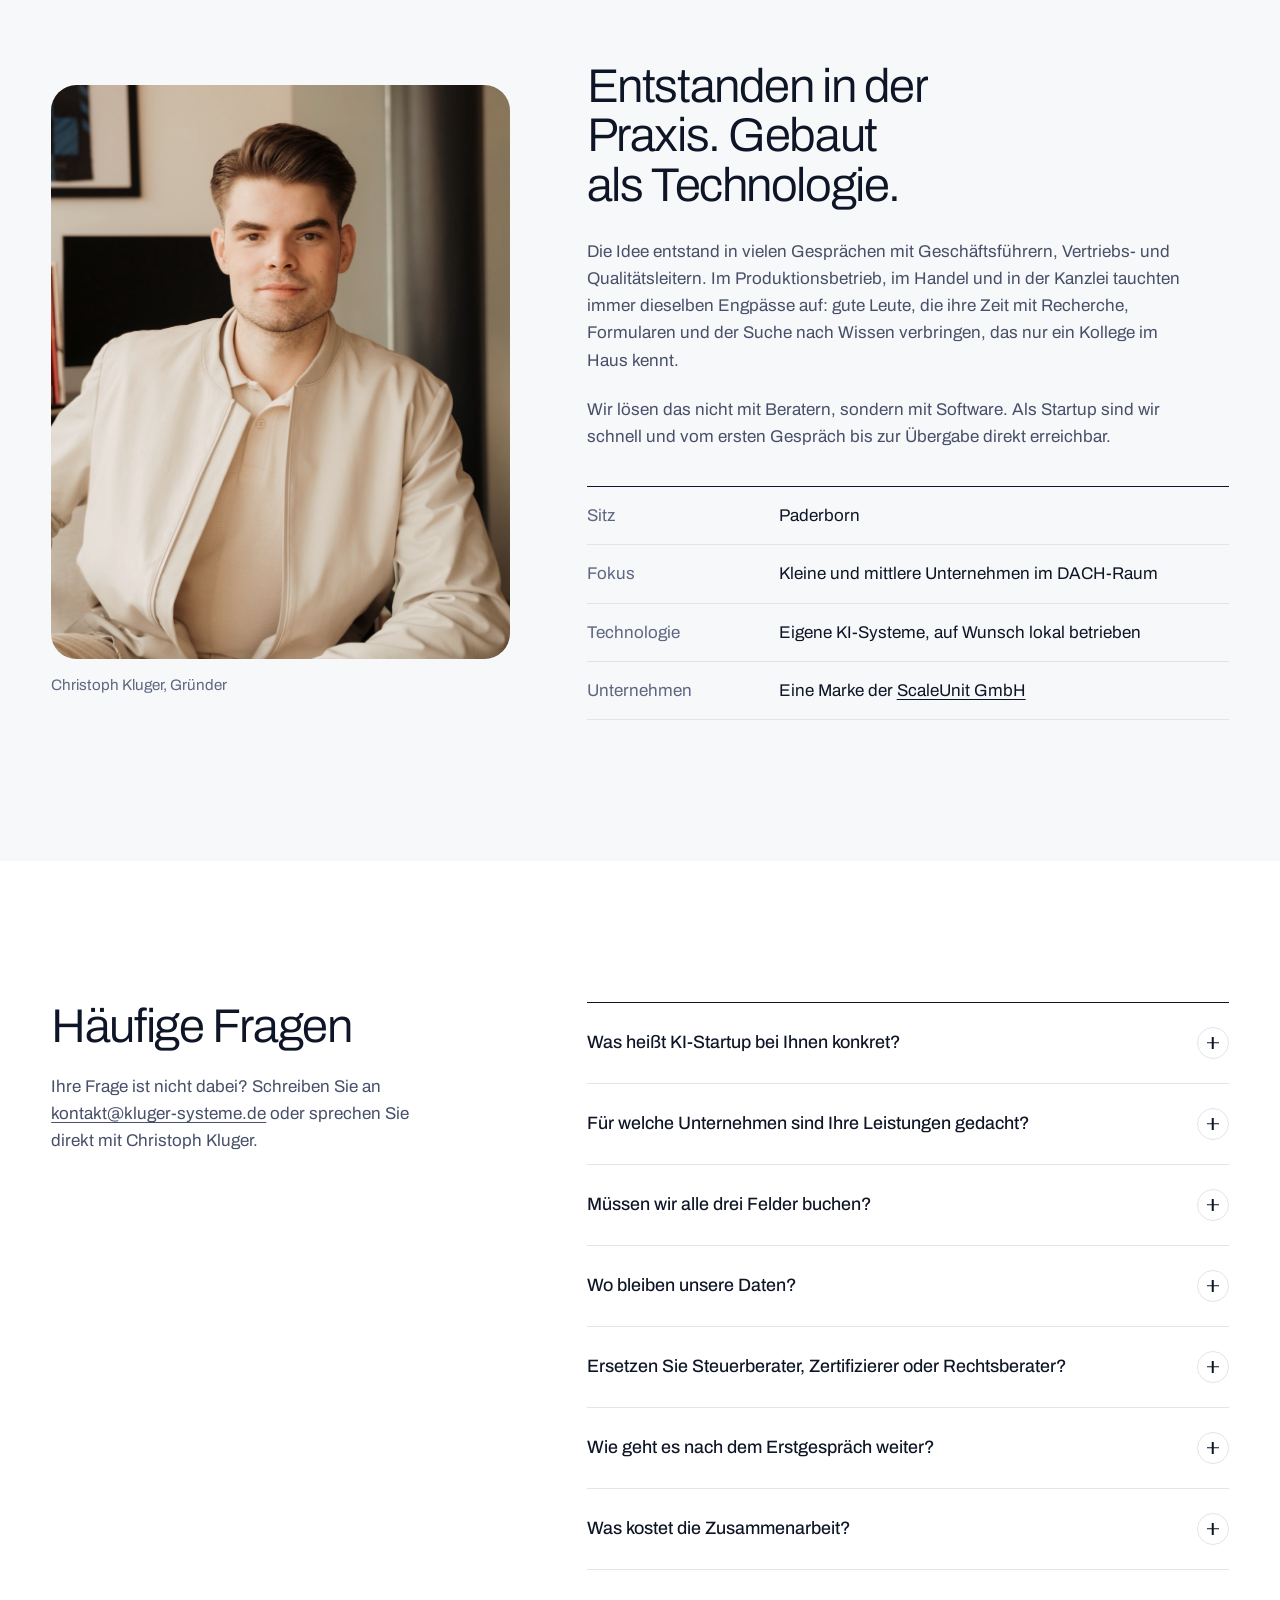
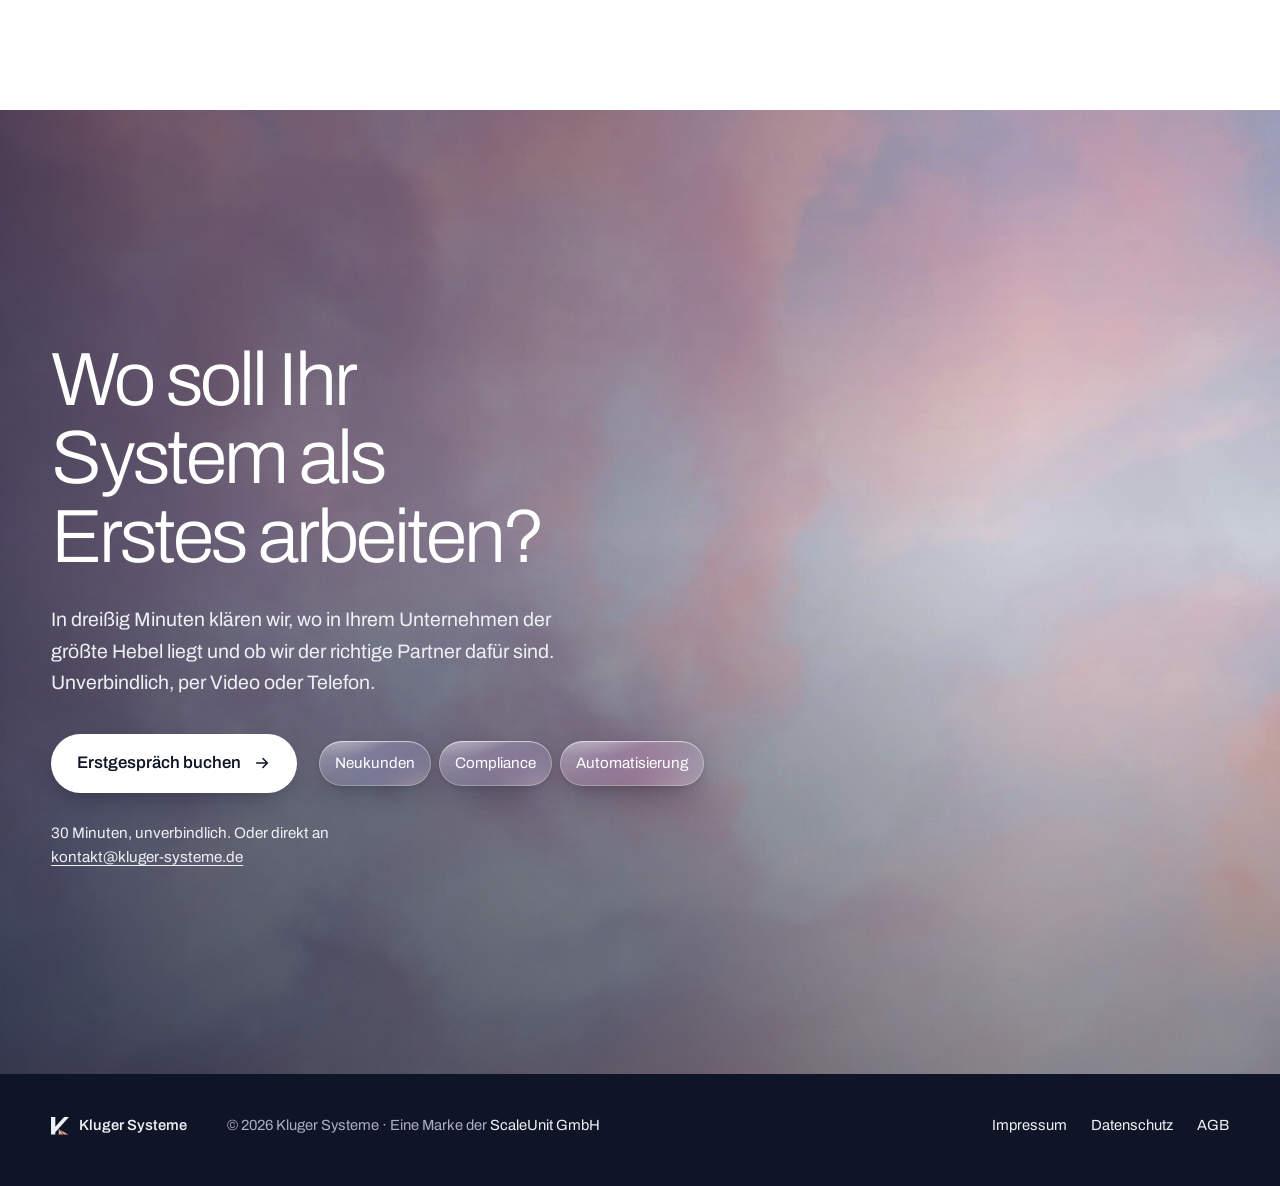
==== commit 96be4caf: "Redesign "Himmel": Wolkenfotos, Liquid-Glass-Navigation, neue Bewegung Neues Design mit Pastellhimme" ====
--- a/index.html
+++ b/index.html
@@ -3,1089 +3,249 @@
 <head>
 <meta charset="utf-8">
 <meta name="viewport" content="width=device-width, initial-scale=1">
-<title>Kluger Systeme · KI für den Mittelstand</title>
-<meta name="description" content="Kluger Systeme aus Paderborn entwickelt KI-Systeme für den Mittelstand: Neukundengewinnung, Compliance-Automation und KI-Prozessautomatisierung.">
+<title>Kluger Systeme · KI-Systeme für den Mittelstand</title>
+<meta name="description" content="Kluger Systeme aus Paderborn baut KI-Systeme für den Mittelstand: Neukundengewinnung, Compliance-Automation und KI-Prozessoptimierung. Auf Wunsch komplett in Ihrem Haus betrieben.">
 <link rel="canonical" href="https://kluger-systeme.de/">
 <meta property="og:type" content="website">
 <meta property="og:locale" content="de_DE">
-<meta property="og:title" content="Kluger Systeme · KI für den Mittelstand">
-<meta property="og:description" content="Kluger Systeme aus Paderborn entwickelt KI-Systeme für den Mittelstand: Neukundengewinnung, Compliance-Automation und KI-Prozessautomatisierung.">
+<meta property="og:title" content="Kluger Systeme · KI-Systeme für den Mittelstand">
+<meta property="og:description" content="KI-Systeme, die neue Kunden finden, Nachweise aktuell halten und Routinearbeit erledigen. Aus Paderborn.">
 <meta property="og:url" content="https://kluger-systeme.de/">
-<meta name="theme-color" content="#F3F5F1">
-<link rel="preload" href="assets/fonts/Geist-Variable.woff2" as="font" type="font/woff2" crossorigin>
-<link rel="preload" href="assets/img/nebelwald.jpg" as="image">
+<meta name="theme-color" content="#0E1526">
+<link rel="icon" href="data:image/svg+xml,%3Csvg xmlns='http://www.w3.org/2000/svg' viewBox='0 0 334 324'%3E%3Cpath fill='%230E1526' d='M0 0H80V324H0ZM243 0H333L80 281V181Z'/%3E%3Cpath fill='%23E9A88E' d='M144 224L151.9 228.4L226.4 324H144ZM173.2 240.3L321 324H238.4Z'/%3E%3C/svg%3E">
+<link rel="preload" href="assets/fonts/Archivo-Variable.woff2" as="font" type="font/woff2" crossorigin>
+<link rel="preload" href="assets/img/himmel.jpg" as="image">
 <script>document.documentElement.classList.add("js")</script>
-<style>
-@font-face {
-  font-family: "Archivo";
-  src: url("assets/fonts/Archivo-Variable.woff2") format("woff2");
-  font-weight: 100 900;
-  font-stretch: 62% 125%;
-  font-style: normal;
-  font-display: swap;
-}
-
-@font-face {
-  font-family: "Geist";
-  src: url("assets/fonts/Geist-Variable.woff2") format("woff2");
-  font-weight: 100 900;
-  font-style: normal;
-  font-display: swap;
-}
-
-:root {
-  --fog: #F3F5F1;
-  --fog-2: #E8ECE6;
-  --paper: #FBFCFA;
-  --line: #DCE1DB;
-  --line-2: #C3CCC4;
-  --ink: #101814;
-  --ink-2: #4B5750;
-  --mist: #76827A;
-  --moss: #2F5A3E;
-  --forest: #12261A;
-  --forest-2: #1A3324;
-  --forest-line: rgba(199, 211, 201, .14);
-  --lime: #CAE581;
-  --lichen: #CAE581;
-  --lichen-h: #D8EE9C;
-  --on-forest: #C7D3C9;
-  --on-forest-2: #8FA394;
-
-  --font: "Geist", ui-sans-serif, system-ui, -apple-system, "Segoe UI", sans-serif;
-  --pad-x: clamp(20px, 4vw, 64px);
-  --pad-y: clamp(72px, 9vw, 136px);
-  --max: 1360px;
-  --ease: cubic-bezier(.16, 1, .3, 1);
-  --frame: var(--line);
-}
-
-*, *::before, *::after { box-sizing: border-box; }
-
-html { -webkit-text-size-adjust: 100%; scroll-behavior: smooth; scroll-padding-top: 80px; }
-@media (prefers-reduced-motion: reduce) { html { scroll-behavior: auto; } }
-
-body {
-  margin: 0;
-  background: var(--fog);
-  color: var(--ink);
-  font-family: var(--font);
-  font-size: 17px;
-  line-height: 1.6;
-  font-weight: 400;
-  -webkit-font-smoothing: antialiased;
-  text-rendering: optimizeLegibility;
-  font-feature-settings: "ss01" 1;
-}
-
-::selection { background: var(--lichen); color: var(--forest); }
-
-html { scrollbar-color: var(--line-2) var(--fog); }
-
-img { display: block; max-width: 100%; height: auto; }
-h1, h2, h3, p, ul, ol, dl, dd, figure { margin: 0; }
-ul, ol { padding: 0; list-style: none; }
-
-a { color: inherit; text-decoration-thickness: 1px; text-underline-offset: .22em; }
-a:focus-visible, button:focus-visible, summary:focus-visible {
-  outline: 2px solid var(--moss);
-  outline-offset: 3px;
-}
-
-.sr { position: absolute; width: 1px; height: 1px; overflow: hidden; clip: rect(0 0 0 0); white-space: nowrap; }
-
-.skip {
-  position: absolute; left: 12px; top: -60px; z-index: 100;
-  background: var(--ink); color: var(--paper);
-  padding: 10px 16px; font-weight: 500; text-decoration: none;
-}
-.skip:focus { top: 12px; }
-
-/* ---------- frame ---------- */
-
-.wrap {
-  max-width: var(--max);
-  margin: 0 auto;
-  padding-inline: var(--pad-x);
-  border-inline: 1px solid var(--frame);
-}
-.wrap--flush { padding-inline: clamp(12px, 2vw, 28px); }
-
-section { position: relative; }
-
-/* ---------- type ---------- */
-
-.duo {
-  font-weight: 300;
-  font-size: clamp(34px, 4vw, 58px);
-  line-height: 1.04;
-  letter-spacing: -0.034em;
-  text-wrap: balance;
-}
-.duo span { display: block; }
-.duo__a { color: var(--mist); }
-.duo__b { color: var(--ink); }
-.duo--dark .duo__a { color: var(--on-forest-2); }
-.duo--dark .duo__b { color: #F3F5F1; }
-.duo--photo .duo__a { color: rgba(243, 245, 241, .78); }
-.duo--photo .duo__b { color: #fff; }
-
-/* ---------- buttons ---------- */
-
-.btn {
-  display: inline-flex;
-  align-items: center;
-  gap: 18px;
-  min-height: 52px;
-  padding: 6px 6px 6px 20px;
-  font: 500 15.5px/1.2 var(--font);
-  letter-spacing: -0.005em;
-  text-decoration: none;
-  border: 1px solid transparent;
-  transition: background-color .3s var(--ease), border-color .3s var(--ease), color .3s var(--ease);
-}
-.btn__tile {
-  display: grid;
-  place-items: center;
-  width: 40px; height: 40px;
-  flex: none;
-  overflow: hidden;
-  transition: background-color .3s var(--ease);
-}
-.btn__tile svg {
-  width: 18px; height: 18px;
-  fill: none; stroke: currentColor; stroke-width: 1.6; stroke-linecap: square;
-  transition: transform .45s var(--ease);
-}
-.btn:hover .btn__tile svg { animation: arrow-out .55s var(--ease); }
-@keyframes arrow-out {
-  0% { transform: translate(0, 0); }
-  45% { transform: translate(140%, -140%); }
-  46% { transform: translate(-140%, 140%); }
-  100% { transform: translate(0, 0); }
-}
-
-.btn--ink { background: var(--ink); color: var(--paper); }
-.btn--ink .btn__tile { background: var(--lichen); color: var(--forest); }
-.btn--ink:hover { background: var(--forest-2); }
-.btn--ink:hover .btn__tile { background: var(--lichen-h); }
-
-.btn--small { min-height: 42px; padding: 4px 4px 4px 14px; gap: 12px; font-size: 14.5px; }
-.btn--small .btn__tile { width: 32px; height: 32px; }
-.btn--small .btn__tile svg { width: 16px; height: 16px; }
-
-.btn--line-dark {
-  color: #F3F5F1;
-  border-color: rgba(199, 211, 201, .32);
-  background: transparent;
-}
-.btn--line-dark .btn__tile { border: 1px solid rgba(199, 211, 201, .32); color: var(--lichen); }
-.btn--line-dark:hover { border-color: var(--lichen); background: rgba(202, 229, 129, .08); }
-.btn--line-dark:hover .btn__tile { background: var(--lichen); color: var(--forest); border-color: var(--lichen); }
-.btn--line-dark:focus-visible { outline-color: var(--lichen); }
-
-/* ---------- header ---------- */
-
-.top {
-  position: sticky; top: 0; z-index: 50;
-  background: rgba(243, 245, 241, .86);
-  -webkit-backdrop-filter: saturate(1.2) blur(14px);
-  backdrop-filter: saturate(1.2) blur(14px);
-  border-bottom: 1px solid var(--line);
-  transition: box-shadow .3s var(--ease);
-}
-.top.is-scrolled { box-shadow: 0 10px 24px -20px rgba(16, 24, 20, .5); }
-.top__in {
-  max-width: var(--max);
-  margin: 0 auto;
-  height: 68px;
-  padding-inline: var(--pad-x);
-  border-inline: 1px solid var(--line);
-  display: flex; align-items: center; gap: 28px;
-}
-.brand {
-  --k: 26px;
-  display: inline-flex; align-items: center;
-  gap: calc(var(--k) * .62);
-  color: var(--ink);
-  text-decoration: none; margin-right: auto;
-}
-.brand__k { height: var(--k); width: auto; aspect-ratio: 334 / 324; flex: none; display: block; }
-.brand__ink { fill: currentColor; }
-.brand__lime { fill: currentColor; }
-.brand__word {
-  font-family: "Archivo", var(--font);
-  font-weight: 800;
-  font-variation-settings: "wdth" 100;
-  font-stretch: 100%;
-  text-transform: uppercase;
-  font-size: calc(var(--k) * .8);
-  letter-spacing: .01em;
-  line-height: 1;
-  white-space: nowrap;
-}
-
-.nav { display: flex; gap: 26px; }
-.nav a {
-  font-size: 14.5px; font-weight: 500; color: var(--ink-2);
-  text-decoration: none; padding: 6px 0;
-  background: linear-gradient(var(--ink), var(--ink)) no-repeat 0 100% / 0 1px;
-  transition: color .25s var(--ease), background-size .35s var(--ease);
-}
-.nav a:hover { color: var(--ink); background-size: 100% 1px; }
-
-.nav__book { display: none; }
-
-.menu {
-  display: none;
-  width: 42px; height: 42px;
-  border: 1px solid var(--line-2); background: var(--paper);
-  color: var(--ink); cursor: pointer;
-  place-items: center;
-}
-.menu svg { width: 18px; height: 18px; fill: none; stroke: currentColor; stroke-width: 1.6; }
-
-/* ---------- hero ---------- */
-
-.hero__copy {
-  text-align: center;
-  padding-top: clamp(48px, 6.4vh, 88px);
-  padding-bottom: clamp(36px, 4.4vh, 60px);
-}
-.hero h1.duo {
-  font-size: clamp(38px, 5.2vw, 80px);
-  line-height: 1.03;
-  letter-spacing: -0.04em;
-  max-width: 22ch;
-  margin: 0 auto;
-}
-.hero h1.duo span { display: block; }
-.hero__lead {
-  max-width: 56ch;
-  margin: 28px auto 0;
-  font-size: clamp(17px, 1.3vw, 19px);
-  color: var(--ink-2);
-  text-wrap: pretty;
-}
-.hero__act {
-  margin-top: 36px;
-  display: flex; flex-wrap: wrap; align-items: center; justify-content: center;
-  gap: 16px 28px;
-}
-
-/* load: fog lifts off the copy */
-.js .hero__copy > * { opacity: 0; filter: blur(10px); transform: translateY(14px); }
-.js .is-ready .hero__copy > * {
-  opacity: 1; filter: blur(0); transform: none;
-  transition: opacity 1.1s var(--ease), filter 1.3s var(--ease), transform 1.2s var(--ease);
-}
-.js .is-ready .hero__copy > :nth-child(2) { transition-delay: .14s; }
-.js .is-ready .hero__copy > :nth-child(3) { transition-delay: .26s; }
-
-/* the landscape panel */
-.scape {
-  position: relative;
-  height: clamp(420px, 64vh, 720px);
-  overflow: hidden;
-  background: #C9D0C6;
-  border: 1px solid var(--line);
-}
-.scape__img {
-  position: absolute; inset: -8% 0 auto;
-  width: 100%; height: 116%;
-  object-fit: cover; object-position: 50% 78%;
-  will-change: transform;
-}
-.scape__frost, .scape__mark {
-  position: absolute;
-  left: 50%; top: 50%;
-  width: min(54vw, 118%, 700px);
-  aspect-ratio: 1;
-  translate: -50% -50%;
-}
-.scape__frost {
-  -webkit-backdrop-filter: blur(16px) saturate(1.15) brightness(1.06);
-  backdrop-filter: blur(16px) saturate(1.15) brightness(1.06);
-  background: rgba(243, 245, 241, .12);
-  -webkit-mask: url("data:image/svg+xml,%3Csvg xmlns='http://www.w3.org/2000/svg' viewBox='0 0 32 32'%3E%3Cpath d='M15.2 3.6c6.9-.6 12.9 4.1 13.3 11.2.4 7.4-4.6 13.4-12.2 13.6-7.1.2-12.2-4.9-12.5-11.6C3.5 10.1 8.4 4.2 15.2 3.6Z'/%3E%3C/svg%3E") center / contain no-repeat;
-  mask: url("data:image/svg+xml,%3Csvg xmlns='http://www.w3.org/2000/svg' viewBox='0 0 32 32'%3E%3Cpath d='M15.2 3.6c6.9-.6 12.9 4.1 13.3 11.2.4 7.4-4.6 13.4-12.2 13.6-7.1.2-12.2-4.9-12.5-11.6C3.5 10.1 8.4 4.2 15.2 3.6Z'/%3E%3C/svg%3E") center / contain no-repeat;
-}
-.scape__mark { fill: none; stroke: rgba(255, 255, 255, .7); stroke-width: .07; }
-.scape__mark path:nth-child(3) { stroke: rgba(255, 255, 255, .9); }
-
-.js .scape__frost, .js .scape__mark { opacity: 0; scale: .94; }
-.js .is-ready .scape__frost, .js .is-ready .scape__mark {
-  opacity: 1; scale: 1;
-  transition: opacity 1.6s var(--ease) .5s, scale 2.2s var(--ease) .5s;
-}
-
-.scape__lines { position: absolute; inset: 0; width: 100%; height: 100%; pointer-events: none; }
-
-.pins { position: absolute; inset: 0; pointer-events: none; }
-.pin { position: absolute; left: var(--x); top: var(--y); pointer-events: auto; }
-.pin--a { --x: 5%; --y: 16%; }
-.pin--b { --x: 74%; --y: 38%; }
-.pin--c { --x: 13%; --y: 74%; }
-.pin a {
-  display: inline-flex; align-items: center; gap: 10px;
-  padding: 8px 12px 8px 10px;
-  background: rgba(251, 252, 250, .92);
-  -webkit-backdrop-filter: blur(8px);
-  backdrop-filter: blur(8px);
-  border: 1px solid rgba(255, 255, 255, .7);
-  font-size: 13.5px; font-weight: 500; color: var(--ink);
-  text-decoration: none; white-space: nowrap;
-  box-shadow: 0 10px 24px -16px rgba(16, 24, 20, .55);
-  transition: background-color .3s var(--ease), transform .4s var(--ease);
-}
-.pin a:hover { background: #fff; transform: translateY(-2px); }
-.pin i { position: relative; width: 8px; height: 8px; background: var(--moss); flex: none; }
-.pin i::after {
-  content: ""; position: absolute; inset: -5px;
-  border: 1px solid var(--moss);
-  animation: pulse 2.8s var(--ease) infinite;
-}
-.pin--b i::after { animation-delay: .9s; }
-.pin--c i::after { animation-delay: 1.8s; }
-@keyframes pulse { 0% { opacity: .9; transform: scale(.6); } 80%, 100% { opacity: 0; transform: scale(1.7); } }
-
-.js .pin { opacity: 0; transform: translateY(8px); }
-.js .is-ready .pin { opacity: 1; transform: none; transition: opacity .9s var(--ease) 1.3s, transform .9s var(--ease) 1.3s; }
-.js .is-ready .pin--b { transition-delay: 1.45s; }
-.js .is-ready .pin--c { transition-delay: 1.6s; }
-
-/* ---------- week ---------- */
-
-.week .wrap { padding-top: var(--pad-y); }
-.week__grid {
-  display: grid;
-  grid-template-columns: minmax(0, 7fr) minmax(0, 5fr);
-  gap: clamp(40px, 6vw, 112px);
-  align-items: end;
-  padding-bottom: var(--pad-y);
-}
-.lit {
-  font-weight: 300;
-  font-size: clamp(30px, 3.3vw, 50px);
-  line-height: 1.12;
-  letter-spacing: -0.03em;
-  color: var(--ink);
-}
-.js .lit .w { color: #A7B1AA; transition: color .5s var(--ease); }
-.js .lit .w.on { color: var(--ink); }
-
-.week__cap { font-size: 14px; font-weight: 500; color: var(--ink-2); margin-bottom: 14px; }
-.week__log ul { border-top: 1px solid var(--ink); }
-.week__log li {
-  display: flex; justify-content: space-between; gap: 20px; align-items: baseline;
-  padding: 15px 0;
-  border-bottom: 1px solid var(--line);
-  font-size: 16px;
-}
-.week__log em { font-style: normal; font-size: 13.5px; color: var(--ink-2); font-weight: 500; white-space: nowrap; }
-
-/* ---------- fields (forest) ---------- */
-
-.fields {
-  --frame: var(--forest-line);
-  background: var(--forest);
-  color: var(--on-forest);
-  overflow: hidden;
-}
-.fields__net {
-  position: absolute; inset: 0; width: 100%; height: 100%;
-  -webkit-mask-image: linear-gradient(180deg, #000 0, #000 22%, rgba(0,0,0,.22) 36%, rgba(0,0,0,.22) 88%, #000 100%);
-  mask-image: linear-gradient(180deg, #000 0, #000 22%, rgba(0,0,0,.22) 36%, rgba(0,0,0,.22) 88%, #000 100%);
-}
-.fields .wrap { position: relative; padding-top: var(--pad-y); padding-bottom: calc(var(--pad-y) * .55); }
-.fields__head {
-  display: grid;
-  grid-template-columns: minmax(0, 7fr) minmax(0, 4fr);
-  gap: 24px 64px;
-  align-items: end;
-  margin-bottom: clamp(48px, 6vw, 88px);
-}
-.fields__head p { color: var(--on-forest); max-width: 40ch; }
-
-.fields__grid {
-  display: grid;
-  grid-template-columns: repeat(3, minmax(0, 1fr));
-  grid-template-rows: repeat(7, auto);
-  border-top: 1px solid var(--forest-line);
-  border-bottom: 1px solid var(--forest-line);
-  margin-inline: calc(var(--pad-x) * -1);
-}
-.field {
-  display: grid;
-  grid-row: span 7;
-  grid-template-rows: subgrid;
-  align-content: start;
-  padding: clamp(28px, 3vw, 44px) var(--pad-x) clamp(32px, 3vw, 44px);
-  border-left: 1px solid var(--forest-line);
-  transition: background-color .5s var(--ease);
-}
-.field:first-child { border-left: 0; }
-.field:hover { background: rgba(26, 51, 36, .55); }
-
-.field__glyph {
-  width: 64px; height: 64px;
-  fill: none; stroke: var(--on-forest-2); stroke-width: 1.2;
-  margin-bottom: 28px;
-}
-.field__glyph path:nth-child(3) { stroke: var(--lichen); }
-.field__glyph path { transition: transform .8s var(--ease); transform-origin: 50% 50%; }
-.field:hover .field__glyph path:nth-child(2) { transform: scale(1.06); }
-.field:hover .field__glyph path:nth-child(3) { transform: scale(1.14); }
-
-.field h3 {
-  font-size: clamp(22px, 1.8vw, 27px);
-  font-weight: 500;
-  line-height: 1.15;
-  letter-spacing: -0.022em;
-  color: #F3F5F1;
-  text-wrap: balance;
-}
-.field__claim { margin-top: 8px; color: var(--lichen); font-weight: 500; font-size: 16px; }
-.field__text { margin-top: 18px; font-size: 16px; color: var(--on-forest); }
-.checks { margin-top: 22px; border-top: 1px solid var(--forest-line); }
-.checks li {
-  position: relative;
-  padding: 11px 0 11px 28px;
-  border-bottom: 1px solid var(--forest-line);
-  font-size: 15px; color: #E3E9E4;
-}
-.checks li::before {
-  content: "";
-  position: absolute; left: 2px; top: 17px;
-  width: 11px; height: 6px;
-  border-left: 1.6px solid var(--lichen);
-  border-bottom: 1.6px solid var(--lichen);
-  transform: rotate(-45deg);
-}
-.field__for { margin-top: 18px; font-size: 14px; color: var(--on-forest-2); font-weight: 500; }
-.field .btn { margin-top: 20px; justify-self: start; max-width: 100%; }
-.field .btn span:first-child { white-space: normal; }
-
-/* ---------- materials ---------- */
-
-
-/* ---------- photo band ---------- */
-
-.band {
-  min-height: clamp(460px, 82vh, 860px);
-  overflow: hidden;
-  display: flex; align-items: flex-end;
-  --frame: transparent;
-  background: #39463c;
-}
-.band__img {
-  position: absolute; inset: -10% 0 auto;
-  width: 100%; height: 120%;
-  object-fit: cover;
-  will-change: transform;
-}
-.band::after {
-  content: ""; position: absolute; inset: 0;
-  background: linear-gradient(180deg, rgba(10, 22, 15, 0) 30%, rgba(10, 22, 15, .42) 62%, rgba(10, 22, 15, .74) 100%);
-}
-.band__copy {
-  position: relative; z-index: 1;
-  width: 100%;
-  padding-top: 120px;
-  padding-bottom: clamp(48px, 6vw, 88px);
-  display: grid;
-  grid-template-columns: minmax(0, 7fr) minmax(0, 4fr);
-  gap: 24px 64px;
-  align-items: end;
-}
-.band__copy .duo { font-size: clamp(38px, 5vw, 76px); }
-.band__copy p { color: rgba(255, 255, 255, .9); max-width: 40ch; }
-
-/* ---------- steps ---------- */
-
-.steps .wrap { padding-block: var(--pad-y); }
-.steps__track { position: relative; margin-top: clamp(48px, 6vw, 80px); }
-.steps__line { display: block; width: 100%; height: 120px; overflow: visible; }
-.steps__line path { fill: none; vector-effect: non-scaling-stroke; }
-.steps__ghost { stroke: var(--line-2); stroke-width: 1; stroke-dasharray: 3 5; }
-.steps__ink { stroke: var(--moss); stroke-width: 1.6; }
-.steps__line .steps__ink { vector-effect: none; }
-.steps__list {
-  display: grid;
-  grid-template-columns: repeat(4, minmax(0, 1fr));
-  border-top: 1px solid var(--line);
-  margin-top: 24px;
-}
-.steps__list li { padding: 26px 24px 0 0; position: relative; }
-.steps__list i {
-  position: absolute;
-  left: 7px;
-  top: var(--dot-top, -84px);
-  width: 13px; height: 13px;
-  translate: -50% -50%;
-  background: var(--fog);
-  border: 1.5px solid var(--line-2);
-  transition: background-color .4s var(--ease), border-color .4s var(--ease), box-shadow .4s var(--ease);
-}
-.steps__list li.on i { background: var(--moss); border-color: var(--moss); box-shadow: 0 0 0 6px rgba(47, 90, 62, .12); }
-.steps__list h3 { font-size: 21px; font-weight: 500; letter-spacing: -0.02em; line-height: 1.2; }
-.steps__list p { margin-top: 10px; color: var(--ink-2); font-size: 16px; max-width: 30ch; }
-.steps__list li { transition: opacity .5s var(--ease); }
-.js .steps__list li { opacity: .45; }
-.js .steps__list li.on { opacity: 1; }
-
-/* ---------- about ---------- */
-
-.about { border-top: 1px solid var(--line); }
-.about__grid {
-  display: grid;
-  grid-template-columns: minmax(0, 4fr) minmax(0, 7fr);
-  gap: clamp(40px, 6vw, 112px);
-  padding-block: var(--pad-y);
-  align-items: start;
-}
-.about__photo img { width: 100%; aspect-ratio: 4 / 5; object-fit: cover; object-position: 50% 20%; }
-.about__photo figcaption { margin-top: 14px; font-size: 14px; color: var(--ink-2); }
-.about__photo strong { display: block; color: var(--ink); font-weight: 600; font-size: 15px; }
-.about__text > p { margin-top: 22px; color: var(--ink-2); max-width: 62ch; }
-.about__text .duo + p { margin-top: 32px; }
-
-.facts { margin-top: 40px; border-top: 1px solid var(--ink); }
-.facts div {
-  display: grid; grid-template-columns: minmax(0, 1fr) minmax(0, 2fr);
-  gap: 16px; padding: 13px 0;
-  border-bottom: 1px solid var(--line);
-  font-size: 15.5px;
-}
-.facts dt { color: var(--ink-2); }
-.facts dd { font-weight: 500; }
-
-/* ---------- faq ---------- */
-
-.faq { border-top: 1px solid var(--line); }
-.faq__grid {
-  display: grid;
-  grid-template-columns: minmax(0, 4fr) minmax(0, 7fr);
-  gap: clamp(40px, 6vw, 112px);
-  padding-block: var(--pad-y);
-}
-.faq__head p { margin-top: 24px; color: var(--ink-2); max-width: 36ch; }
-.faq__list { border-top: 1px solid var(--ink); align-self: start; }
-.faq details { border-bottom: 1px solid var(--line); }
-.faq summary {
-  list-style: none; cursor: pointer;
-  display: flex; justify-content: space-between; gap: 24px; align-items: center;
-  padding: 20px 0;
-  font-size: 18px; font-weight: 500; letter-spacing: -0.012em;
-  transition: color .25s var(--ease);
-}
-.faq summary::-webkit-details-marker { display: none; }
-.faq summary::after {
-  content: ""; flex: none;
-  width: 16px; height: 16px;
-  background:
-    linear-gradient(currentColor, currentColor) center / 16px 1.5px no-repeat,
-    linear-gradient(currentColor, currentColor) center / 1.5px 16px no-repeat;
-  transition: transform .4s var(--ease);
-}
-.faq details[open] summary::after { transform: rotate(45deg); }
-.faq summary:hover { color: var(--moss); }
-.faq details p { padding: 0 0 22px; color: var(--ink-2); max-width: 64ch; }
-
-/* ---------- close ---------- */
-
-.close {
-  min-height: clamp(620px, 96vh, 980px);
-  overflow: hidden;
-  display: flex; align-items: flex-end;
-  --frame: transparent;
-  background: #7d8a92;
-}
-.close__img {
-  position: absolute; inset: -10% 0 auto;
-  width: 100%; height: 120%;
-  object-fit: cover; object-position: 50% 40%;
-  will-change: transform;
-}
-.close__wrap { position: relative; width: 100%; padding-top: 160px; padding-bottom: clamp(32px, 5vw, 72px); }
-.close__panel {
-  max-width: 600px;
-  background: rgba(251, 252, 250, .94);
-  -webkit-backdrop-filter: blur(10px);
-  backdrop-filter: blur(10px);
-  padding: clamp(28px, 3.4vw, 48px);
-  box-shadow: 0 30px 60px -40px rgba(10, 22, 15, .6);
-}
-.close__panel > p:not(.close__note) { margin-top: 20px; color: var(--ink-2); }
-.topics { display: flex; flex-wrap: wrap; gap: 8px; margin: 24px 0 28px; }
-.topic {
-  display: inline-block;
-  padding: 9px 14px;
-  border: 1px solid var(--line-2);
-  font-size: 14.5px; font-weight: 500;
-  text-decoration: none;
-  transition: border-color .25s var(--ease), background-color .25s var(--ease);
-}
-.topic:hover { border-color: var(--moss); background: rgba(47, 90, 62, .07); }
-.close__note { margin-top: 16px; font-size: 14px; color: var(--ink-2); }
-
-/* ---------- footer ---------- */
-
-.foot { background: var(--forest); color: var(--on-forest); --frame: var(--forest-line); }
-.foot__row {
-  display: flex; flex-wrap: wrap; align-items: center; justify-content: space-between;
-  gap: 14px 32px;
-  padding-block: 32px 36px;
-  font-size: 14px;
-}
-.foot__brand { display: inline-flex; flex-wrap: wrap; align-items: center; gap: 10px 22px; }
-.brand--foot { --k: 22px; color: #E7ECE3; margin: 0; }
-.brand--foot .brand__lime { fill: var(--lime); }
-.foot nav { display: flex; gap: 22px; }
-.foot nav a { text-decoration: none; }
-.foot nav a:hover { color: #fff; text-decoration: underline; }
-.foot a:focus-visible { outline-color: var(--lichen); }
-
-/* ---------- legal pages ---------- */
-
-.top__back {
-  font-size: 15px; font-weight: 500; text-decoration: none; color: var(--ink-2);
-  padding: 8px 0;
-}
-.top__back:hover { color: var(--ink); text-decoration: underline; }
-.top__back { white-space: nowrap; }
-@media (max-width: 520px) { .top__pre { display: none; } }
-
-.legal {
-  display: grid;
-  grid-template-columns: minmax(0, 4fr) minmax(0, 8fr);
-  gap: clamp(40px, 6vw, 112px);
-  padding-block: clamp(56px, 7vw, 104px) var(--pad-y);
-  align-items: start;
-}
-.legal__side { position: sticky; top: 108px; }
-.legal__title { font-size: clamp(36px, 4vw, 56px); }
-.legal__tabs {
-  margin-top: 36px;
-  display: flex; flex-direction: column;
-  border-top: 1px solid var(--ink);
-}
-.legal__tabs a {
-  padding: 12px 0;
-  border-bottom: 1px solid var(--line);
-  text-decoration: none; color: var(--ink-2); font-size: 16px;
-}
-.legal__tabs a:hover { color: var(--ink); }
-.legal__tabs a[aria-current="page"] { color: var(--ink); font-weight: 600; }
-.legal__note {
-  margin-top: 32px;
-  padding: 20px 22px;
-  background: var(--paper);
-  border: 1px solid var(--line);
-  font-size: 15px; line-height: 1.55; color: var(--ink-2);
-}
-.legal__src {
-  margin-top: 14px;
-  display: inline-flex; align-items: center; gap: 8px;
-  font-weight: 500; color: var(--moss); text-decoration: none;
-}
-.legal__src:hover span { text-decoration: underline; }
-.legal__src svg { width: 16px; height: 16px; fill: none; stroke: currentColor; stroke-width: 1.6; }
-
-.legal__body { max-width: 72ch; font-size: 16px; color: var(--ink-2); }
-.legal__body section + section { margin-top: 48px; padding-top: 40px; border-top: 1px solid var(--line); }
-.legal__body h2 {
-  font-size: clamp(21px, 1.8vw, 25px); font-weight: 500; letter-spacing: -0.02em; line-height: 1.25;
-  color: var(--ink); margin: 0 0 16px;
-}
-.legal__body > h2 { margin-top: 44px; }
-.legal__body > h2:first-of-type { margin-top: 28px; }
-.legal__body h3, .legal__body h4, .legal__body h5 {
-  font-size: 16.5px; font-weight: 600; line-height: 1.4; color: var(--ink); margin: 28px 0 8px;
-}
-.legal__body p + p { margin-top: 12px; }
-.legal__body ol, .legal__body ul { margin: 10px 0 0; padding-left: 1.4em; list-style: decimal; }
-.legal__body ul { list-style: disc; }
-.legal__body li { padding-left: .3em; }
-.legal__body li + li { margin-top: 8px; }
-.legal__body li > ul, .legal__body li > ol { margin-top: 8px; }
-.legal__body li::marker { color: var(--mist); }
-.legal__body a { color: var(--moss); overflow-wrap: anywhere; }
-.legal__lead { color: var(--ink); font-weight: 500; }
-.legal__stand { margin-top: 48px; padding-top: 20px; border-top: 1px solid var(--line); font-size: 14px; color: var(--ink-2); }
-.foot__brand a { color: inherit; }
-.foot__brand a:hover { color: #fff; }
-
-@media (max-width: 960px) {
-  .legal { grid-template-columns: 1fr; gap: 40px; }
-  .legal__side { position: static; }
-  .legal__tabs { flex-direction: row; gap: 24px; border-bottom: 1px solid var(--line); }
-  .legal__tabs a { border-bottom: 0; }
-}
-
-/* ---------- responsive ---------- */
-
-@media (max-width: 1100px) {
-  .nav { gap: 20px; }
-  .fields__head, .band__copy { grid-template-columns: 1fr; }
-    }
-
-@media (max-width: 960px) {
-  .top__in { gap: 12px; }
-  .menu { display: grid; }
-  .nav {
-    position: absolute; left: 0; right: 0; top: 100%;
-    flex-direction: column; gap: 0;
-    background: var(--paper);
-    border-bottom: 1px solid var(--line);
-    padding: 8px var(--pad-x) 16px;
-    display: none;
-  }
-  .nav.is-open { display: flex; }
-  .nav a { padding: 14px 0; border-bottom: 1px solid var(--line); font-size: 17px; background: none; }
-
-  .week__grid { grid-template-columns: 1fr; align-items: start; }
-
-  .fields__grid { grid-template-columns: 1fr; grid-template-rows: none; }
-  .field { grid-row: auto; grid-template-rows: none; border-left: 0; border-top: 1px solid var(--forest-line); }
-  .field:first-child { border-top: 0; }
-
-  .steps__line { display: none; }
-  .steps__list { grid-template-columns: 1fr; border-top: 0; margin-top: 0; padding-left: 36px; position: relative; }
-  .steps__list::before { content: ""; position: absolute; left: 6px; top: 8px; bottom: 8px; width: 1px; background: var(--line-2); }
-  .steps__list li { padding: 0 0 36px; }
-  .steps__list li:last-child { padding-bottom: 0; }
-  .steps__list i { left: -30px; top: 15px; }
-
-  .about__grid, .faq__grid { grid-template-columns: 1fr; }
-  .about__photo { max-width: 360px; }
-}
-
-@media (max-width: 720px) {
-  .top .btn--small { display: none; }
-  .nav .nav__book { display: block; color: var(--moss); font-weight: 600; border-bottom: 0; }
-  .wrap--flush { padding-inline: 0; border-inline: 0; }
-  .scape { border-inline: 0; height: clamp(440px, 72vh, 600px); }
-  .scape__frost, .scape__mark { width: 84vw; left: 64%; top: 54%; }
-  .pin--a { --x: 5%; --y: 7%; }
-  .pin--b { --x: 34%; --y: 19%; }
-  .pin--c { --x: 5%; --y: 86%; }
-    .close__panel { margin-inline: calc(var(--pad-x) * -1 + 8px); }
-}
-
-@media (max-width: 520px) {
-  body { font-size: 16px; }
-  .hero h1.duo { font-size: clamp(36px, 10vw, 44px); }
-  .hero__act { flex-direction: column; }
-  .hero__act .btn { width: 100%; justify-content: space-between; }
-  .field .btn { width: 100%; justify-content: space-between; }
-  .week__log li { flex-direction: column; gap: 2px; }
-  .facts div { grid-template-columns: 1fr; gap: 2px; }
-}
-
-@media (prefers-reduced-motion: reduce) {
-  *, *::before, *::after { animation: none !important; transition-duration: .01ms !important; transition-delay: 0s !important; }
-  .js .hero__copy > *, .js .pin, .js .scape__frost, .js .scape__mark { opacity: 1; filter: none; transform: none; scale: 1; }
-  .js .steps__list li { opacity: 1; }
-}
-</style>
-<link rel="icon" href="data:image/svg+xml,%3Csvg xmlns="http://www.w3.org/2000/svg" viewBox="0 0 32 32"%3E%3Crect width="32" height="32" rx="7" fill="%230F1612"/%3E%3Cg transform="translate%287.6 7.8%29 scale%28.0504%29"%3E%3Cpath fill="%23E7ECE3" d="M0 0H80V324H0ZM243 0H333L80 281V181Z"/%3E%3Cpath fill="%23CAE581" d="M144 224L151.9 228.4L226.4 324H144ZM173.2 240.3L321 324H238.4Z"/%3E%3C/g%3E%3C/svg%3E" type="image/svg+xml">
+<link rel="stylesheet" href="styles.css">
 </head>
 <body>
 <a class="skip" href="#inhalt">Zum Inhalt springen</a>
 
-<header class="top" data-top>
-  <div class="top__in">
-    <a class="brand" href="#" aria-label="Kluger Systeme, zum Seitenanfang">
-      <svg class="brand__k" viewBox="0 0 334 324" aria-hidden="true">
-        <path class="brand__ink" d="M0 0H80V324H0ZM243 0H333L80 281V181Z"/>
-        <path class="brand__lime" d="M144 224L151.9 228.4L226.4 324H144ZM173.2 240.3L321 324H238.4Z"/>
-      </svg>
-      <span class="brand__word">Kluger Systeme</span>
+<!-- schwebende Navigation -->
+<nav class="pill glass" aria-label="Hauptnavigation" data-pill>
+  <a class="pill__brand" href="#" aria-label="Kluger Systeme, zum Seitenanfang">
+    <svg viewBox="0 0 334 324" aria-hidden="true"><path class="k-ink" d="M0 0H80V324H0ZM243 0H333L80 281V181Z"/><path class="k-sky" d="M144 224L151.9 228.4L226.4 324H144ZM173.2 240.3L321 324H238.4Z"/></svg>
+  </a>
+  <span class="pill__links" id="pill-links" data-pill-links>
+    <span class="pill__ind" aria-hidden="true" data-pill-ind></span>
+    <a href="#felder">Felder</a>
+    <a href="#ablauf">Ablauf</a>
+    <a href="#ueber">Über uns</a>
+    <a href="#fragen">Fragen</a>
+  </span>
+  <button class="pill__menu" type="button" aria-controls="pill-links" aria-expanded="false" data-pill-menu>Menü</button>
+  <a class="pill__cta" href="#kontakt" data-book>Erstgespräch</a>
+  <span class="pill__progress" aria-hidden="true" data-progress></span>
+</nav>
+
+<main id="inhalt">
+
+  <!-- ============ Himmel ============ -->
+  <section class="hero" data-tone="dark" aria-labelledby="hero-title">
+    <div class="hero__sky" aria-hidden="true"><img src="assets/img/himmel.jpg" alt="" width="2560" height="1707" fetchpriority="high"></div>
+    <a class="wordmark" href="#" aria-label="Kluger Systeme, zum Seitenanfang">
+      <svg viewBox="0 0 334 324" aria-hidden="true"><path d="M0 0H80V324H0ZM243 0H333L80 281V181Z"/><path d="M144 224L151.9 228.4L226.4 324H144ZM173.2 240.3L321 324H238.4Z"/></svg>
+      <span>Kluger Systeme</span>
     </a>
-    <nav class="nav" id="nav" aria-label="Hauptnavigation" data-nav>
-      <a href="#felder">Leistungen</a>
-      <a href="#ablauf">Ablauf</a>
-      <a href="#ueber-uns">Über uns</a>
-      <a href="#fragen">Fragen</a>
-      <a class="nav__book" href="mailto:kontakt@kluger-systeme.de?subject=Erstgespr%C3%A4ch" data-book>Erstgespräch buchen</a>
-    </nav>
-    <a class="btn btn--ink btn--small" href="mailto:kontakt@kluger-systeme.de?subject=Erstgespr%C3%A4ch" data-book>
-      <span>Erstgespräch</span>
-      <span class="btn__tile" aria-hidden="true"><svg viewBox="0 0 20 20"><path d="M6 14 14 6M7.5 6H14v6.5"/></svg></span>
-    </a>
-    <button class="menu" type="button" aria-expanded="false" aria-controls="nav" data-menu>
-      <span class="sr">Menü</span>
-      <svg viewBox="0 0 20 20" aria-hidden="true"><path d="M3 7h14M3 13h14"/></svg>
-    </button>
-  </div>
-</header>
-
-<main id="inhalt">
-
-  <section class="hero" aria-labelledby="hero-title">
-    <div class="wrap hero__copy">
-      <h1 id="hero-title" class="duo">
-        <span class="duo__a">Ein KI-Startup</span>
-        <span class="duo__b">für den Mittelstand.</span>
-      </h1>
-      <p class="hero__lead">Kluger Systeme aus Paderborn entwickelt KI-Systeme, die neue Kunden finden, Compliance-Arbeit automatisieren und wiederkehrende Abläufe in Ihrem Unternehmen spürbar beschleunigen.</p>
-      <div class="hero__act">
-        <a class="btn btn--ink" href="mailto:kontakt@kluger-systeme.de?subject=Erstgespr%C3%A4ch" data-book>
-          <span>Erstgespräch buchen</span>
-          <span class="btn__tile" aria-hidden="true"><svg viewBox="0 0 20 20"><path d="M6 14 14 6M7.5 6H14v6.5"/></svg></span>
-        </a>
-      </div>
-    </div>
-
-    <div class="wrap wrap--flush">
-      <figure class="scape" data-scape>
-        <img class="scape__img" src="assets/img/nebelwald.jpg" alt="Morgennebel zieht über einen dichten Nadelwald" width="2600" height="1626" fetchpriority="high" decoding="async" data-parallax>
-        <div class="scape__frost" aria-hidden="true"></div>
-        <svg class="scape__mark" viewBox="0 0 32 32" aria-hidden="true">
-          <path d="M15.2 3.6c6.9-.6 12.9 4.1 13.3 11.2.4 7.4-4.6 13.4-12.2 13.6-7.1.2-12.2-4.9-12.5-11.6C3.5 10.1 8.4 4.2 15.2 3.6Z"/>
-          <path d="M17.3 8.2c4.5-.2 7.6 3.1 7.3 7.4-.3 4.4-3.6 7.6-8 7.4-4.1-.2-6.9-3.3-6.6-7.2.3-4 3.2-7.4 7.3-7.6Z"/>
-          <path d="M18.6 12.6c2-.1 3.2 1.3 3.1 3.1-.1 1.9-1.6 3.2-3.4 3.1-1.7-.1-2.8-1.4-2.7-3 .1-1.7 1.3-3.1 3-3.2Z"/>
+    <h1 class="hero__title" id="hero-title">
+      <span class="hero__a">KI-Systeme</span>
+      <span class="hero__b">für den Mittelstand.</span>
+    </h1>
+    <p class="hero__line">Neue Kunden, aktuelle Nachweise, weniger Routinearbeit. Aus Paderborn.</p>
+  </section>
+
+  <!-- ============ Angebot ============ -->
+  <section class="intro" data-tone="dark" aria-labelledby="intro-title">
+    <div class="wrap intro__grid">
+      <h2 id="intro-title" class="intro__statement" data-scrub>Wir bauen Software, die neue Kunden findet, Nachweise aktuell hält und Routinearbeit erledigt.</h2>
+      <div class="intro__side">
+        <p>Kluger Systeme ist ein KI-Startup aus Paderborn. Unsere Systeme passen sich an Ihre Abläufe an, arbeiten mit Ihren Daten und laufen auf Wunsch komplett in Ihrem Haus.</p>
+        <p>Für kleine und mittlere Unternehmen im DACH-Raum, vom Produktionsbetrieb über Handel und Dienstleistung bis zur Kanzlei.</p>
+      </div>
+    </div>
+  </section>
+
+  <!-- ============ Problem ============ -->
+  <section class="sec problem" aria-labelledby="problem-title">
+    <div class="wrap problem__grid">
+      <div class="problem__head">
+        <h2 id="problem-title">Das Kerngeschäft läuft. Drumherum stapelt sich die Arbeit.</h2>
+        <p>Jede Woche geht Zeit verloren. Nicht bei der eigentlichen Arbeit, sondern bei allem, was nebenher erledigt werden muss.</p>
+      </div>
+      <ul class="chores">
+        <li><span>Auf Empfehlungen und neue Anfragen hoffen</span><em>Vertrieb</em></li>
+        <li><span>Kundenfragebögen von Hand ausfüllen</span><em>Compliance</em></li>
+        <li><span>Neue Vorgaben und Fristen zusammensuchen</span><em>Verwaltung</em></li>
+        <li><span>Belegen und Unterlagen hinterhertelefonieren</span><em>Buchhaltung</em></li>
+        <li><span>Dieselben Daten in drei Systeme tippen</span><em>Innendienst</em></li>
+      </ul>
+    </div>
+  </section>
+
+  <!-- ============ Felder ============ -->
+  <section class="sec fields" id="felder" aria-labelledby="felder-title">
+    <div class="wrap">
+      <div class="fields__head">
+        <h2 id="felder-title">Drei Felder. Jedes läuft für sich.</h2>
+        <p>Die meisten Kunden starten mit dem Thema, das gerade am meisten drückt. Das System wächst danach mit.</p>
+      </div>
+      <div class="fields__grid">
+        <div class="window" aria-hidden="true">
+          <div class="window__frame">
+            <img class="is-on" data-sky="neukunden" src="assets/img/neukunden.jpg" alt="" width="1600" height="2400" loading="lazy">
+            <img data-sky="compliance" src="assets/img/compliance.jpg" alt="" width="1600" height="1067" loading="lazy">
+            <img data-sky="prozesse" src="assets/img/prozesse.jpg" alt="" width="1600" height="1067" loading="lazy">
+            <span class="window__label glass" data-window-label>Neukundengewinnung</span>
+          </div>
+        </div>
+        <div class="fields__list">
+          <article class="field" id="neukunden" data-field="neukunden">
+            <img class="field__sky" src="assets/img/neukunden.jpg" alt="Zwei Personen am Tisch, eine zeigt auf den Laptop-Bildschirm" width="1600" height="2400" loading="lazy">
+            <h3>Neukundengewinnung</h3>
+            <p class="field__claim">Planbare Neukunden statt Zufallstreffer.</p>
+            <p>Mit KI-gestützter Recherche finden wir Unternehmen, die zu Ihrem Angebot passen. Die Entscheider sprechen wir gezielt an, in der Sprache Ihrer Kunden. Sie führen nur noch die Gespräche.</p>
+            <ul class="ticks">
+              <li>Jede Zielfirma gegen Ihr Angebot geprüft</li>
+              <li>Ansprache in der Sprache Ihrer Kunden</li>
+              <li>Erstgespräche mit Entscheidern im Kalender</li>
+            </ul>
+            <p class="field__for">Für Geschäftsführung und Vertrieb</p>
+            <a class="more" href="#kontakt" data-book data-topic="Neukundengewinnung">Erstgespräch zu Neukunden<svg viewBox="0 0 20 20" aria-hidden="true"><path d="M4 10h12M11 5l5 5-5 5"/></svg></a>
+          </article>
+          <article class="field" id="compliance" data-field="compliance">
+            <img class="field__sky" src="assets/img/compliance.jpg" alt="Zwei Personen gehen Unterlagen am Tisch durch" width="1600" height="1067" loading="lazy">
+            <h3>Compliance-Automation</h3>
+            <p class="field__claim">Nachweise ohne Ordnerberge.</p>
+            <p>Datenschutz-Dokumentation, Kundenfragebögen, Audits nach ISO, Nachweise für Auftraggeber, Banken und Versicherer. Wir bauen Ihre Unterlagen einmal sauber auf und automatisieren, dass sie aktuell bleiben. Die Freigabe bleibt bei Ihnen.</p>
+            <ul class="ticks">
+              <li>Fragebögen aus einer gepflegten Quelle beantwortet</li>
+              <li>Audit-Unterlagen jederzeit griffbereit</li>
+              <li>Neue Vorgaben im Blick, bevor sie drängen</li>
+            </ul>
+            <p class="field__for">Für Geschäftsführung, Qualität und Compliance</p>
+            <a class="more" href="#kontakt" data-book data-topic="Compliance-Automation">Erstgespräch zu Compliance<svg viewBox="0 0 20 20" aria-hidden="true"><path d="M4 10h12M11 5l5 5-5 5"/></svg></a>
+          </article>
+          <article class="field" id="prozesse" data-field="prozesse">
+            <img class="field__sky" src="assets/img/prozesse.jpg" alt="Laptop mit Auswertungen und Diagrammen auf dem Bildschirm" width="1600" height="1067" loading="lazy">
+            <h3>KI-Prozess&shy;optimierung &amp; Automatisierung</h3>
+            <p class="field__claim">Weniger Handarbeit in wiederkehrenden Abläufen.</p>
+            <p>Belege erfassen und zuordnen, Anfragen vorsortieren, Angebote vorbereiten, Daten zwischen Systemen übertragen. Wir finden die Abläufe, die heute am meisten Zeit kosten, und automatisieren sie mit KI.</p>
+            <ul class="ticks">
+              <li>Vorab berechnet, wie viel Zeit sich sparen lässt</li>
+              <li>Wiederkehrende Aufgaben automatisch erledigt</li>
+              <li>Auf Wunsch bleiben Ihre Daten in Ihrem Haus</li>
+            </ul>
+            <p class="field__for">Für Geschäftsführung, Verwaltung und Fachabteilungen</p>
+            <a class="more" href="#kontakt" data-book data-topic="Prozessautomatisierung">Erstgespräch zu Automatisierung<svg viewBox="0 0 20 20" aria-hidden="true"><path d="M4 10h12M11 5l5 5-5 5"/></svg></a>
+          </article>
+        </div>
+      </div>
+    </div>
+  </section>
+
+  <!-- ============ Wissen ============ -->
+  <section class="vista" data-tone="dark" aria-labelledby="wissen-title">
+    <div class="vista__sky" aria-hidden="true"><img src="assets/img/wissen.jpg" alt="" width="2560" height="1700" loading="lazy" data-drift></div>
+    <div class="wrap vista__inner">
+      <h2 id="wissen-title">Ihr Unternehmen hat sein Wissen über Jahre aufgebaut. Unsere Systeme lernen daraus.</h2>
+      <p>Und machen es nutzbar für Vertrieb, Verwaltung und Fachabteilungen. Auf Wunsch mit lokal betriebenen Modellen, dann verlassen Ihre Daten das Haus nicht.</p>
+    </div>
+  </section>
+
+  <!-- ============ Ablauf ============ -->
+  <section class="sec steps" id="ablauf" aria-labelledby="ablauf-title">
+    <div class="wrap">
+      <div class="steps__head">
+        <h2 id="ablauf-title">Erst verstehen, dann automatisieren.</h2>
+        <p>Entschieden wird erst, wenn Sie wissen, was sich lohnt und was es kostet.</p>
+      </div>
+      <div class="curve" aria-hidden="true" data-curve>
+        <svg data-curve-svg>
+          <defs>
+            <linearGradient id="curve-stroke" x1="0" x2="1" y1="0" y2="0"><stop offset="0" stop-color="#E9A88E"/><stop offset=".55" stop-color="#8E7BB4"/><stop offset="1" stop-color="#0E1526"/></linearGradient>
+            <linearGradient id="curve-fill" x1="0" x2="0" y1="0" y2="1"><stop offset="0" stop-color="#E9A88E" stop-opacity=".22"/><stop offset="1" stop-color="#E9A88E" stop-opacity="0"/></linearGradient>
+          </defs>
+          <path class="curve__area" data-curve-area/>
+          <path class="curve__track" data-curve-track/>
+          <path class="curve__line" data-curve-line pathLength="1"/>
         </svg>
-        <canvas class="scape__lines" aria-hidden="true" data-contours></canvas>
-        <ul class="pins" aria-label="Unsere drei Felder">
-          <li class="pin pin--a"><a href="#neukundengewinnung" data-pin><i aria-hidden="true"></i><span>Neukundengewinnung</span></a></li>
-          <li class="pin pin--b"><a href="#compliance" data-pin><i aria-hidden="true"></i><span>Compliance-Automation</span></a></li>
-          <li class="pin pin--c"><a href="#automatisierung" data-pin><i aria-hidden="true"></i><span>Prozessautomatisierung</span></a></li>
-        </ul>
+      </div>
+      <ol class="steps__list" data-steps>
+        <li><h3>Erstgespräch</h3><p>Dreißig Minuten. Wo verliert Ihr Unternehmen heute am meisten Zeit oder Aufträge?</p></li>
+        <li><h3>Analyse</h3><p>Wir sehen uns den Ablauf genau an und zeigen, was sich wirklich lohnt. Mit Preis und Startdatum.</p></li>
+        <li><h3>Umsetzung</h3><p>Wir bauen und betreiben das System, mit möglichst wenig Aufwand für Ihre IT.</p></li>
+        <li><h3>Übergabe</h3><p>Ihr Team steuert das System selbst. Wir bleiben auf Wunsch an Bord.</p></li>
+      </ol>
+    </div>
+  </section>
+
+  <!-- ============ Über uns ============ -->
+  <section class="sec about" id="ueber" aria-labelledby="ueber-title">
+    <div class="wrap about__grid">
+      <figure class="portrait">
+        <img src="assets/img/christoph-kluger.jpg" width="934" height="1400" alt="Christoph Kluger, Gründer von Kluger Systeme" loading="lazy">
+        <figcaption>Christoph Kluger, Gründer</figcaption>
       </figure>
-    </div>
-  </section>
-
-  <section class="week" aria-labelledby="week-title">
-    <div class="wrap week__grid">
-      <h2 id="week-title" class="lit" data-lit>Das Kerngeschäft läuft. Das Büro stapelt. In vielen Unternehmen geht jede Woche Zeit verloren. Nicht bei der eigentlichen Arbeit, sondern drumherum.</h2>
-      <div class="week__log">
-        <p class="week__cap">Eine typische Woche neben dem Kerngeschäft</p>
-        <ul>
-          <li><span>Auf Empfehlungen und neue Anfragen hoffen</span><em>Vertrieb</em></li>
-          <li><span>Kundenfragebögen von Hand ausfüllen</span><em>Compliance</em></li>
-          <li><span>Neue Vorgaben und Fristen zusammensuchen</span><em>Verwaltung</em></li>
-          <li><span>Belege und Unterlagen hinterhertelefonieren</span><em>Buchhaltung</em></li>
-          <li><span>Dieselben Daten in drei Systeme tippen</span><em>Innendienst</em></li>
-        </ul>
-      </div>
-    </div>
-  </section>
-
-  <section class="fields" id="felder" aria-labelledby="fields-title">
-    <canvas class="fields__net" aria-hidden="true" data-net></canvas>
-    <div class="wrap">
-      <header class="fields__head">
-        <h2 id="fields-title" class="duo duo--dark">
-          <span class="duo__a">Drei Felder.</span>
-          <span class="duo__b">Jedes funktioniert für sich.</span>
-        </h2>
-        <p>Die meisten Kunden starten mit dem Thema, das gerade am meisten drückt, und lassen das System dann weiterwachsen.</p>
-      </header>
-
-      <div class="fields__grid">
-        <article class="field" id="neukundengewinnung" aria-labelledby="f1-title">
-          <svg class="field__glyph" viewBox="0 0 64 64" aria-hidden="true">
-            <path d="M30 6c14-1 27 9 28 24 1 15-10 28-26 28C17 58 6 48 6 33 6 19 16 7 30 6Z"/>
-            <path d="M38 14c9 0 15 6 14 15 0 9-7 15-16 15-8-1-13-7-12-15 0-8 6-15 14-15Z"/>
-            <path d="M42 22c4 0 6 3 6 7s-3 6-7 6c-3 0-6-3-5-7 0-3 3-6 6-6Z"/>
-          </svg>
-          <h3 id="f1-title">Neukundengewinnung</h3>
-          <p class="field__claim">Planbare Neukunden statt Zufallstreffer</p>
-          <p class="field__text">Mit KI-gestützter Recherche finden wir Unternehmen, die zu Ihrem Angebot passen. Die Entscheider sprechen wir gezielt an, in der Sprache Ihrer Kunden. Sie führen nur noch die Gespräche.</p>
-          <ul class="checks">
-            <li>Jede Zielfirma gegen Ihr Angebot geprüft</li>
-            <li>Ansprache in der Sprache Ihrer Kunden</li>
-            <li>Erstgespräche mit Entscheidern im Kalender</li>
-          </ul>
-          <p class="field__for">Für Geschäftsführung und Vertrieb</p>
-          <a class="btn btn--line-dark" href="mailto:kontakt@kluger-systeme.de" data-book data-topic="Neukundengewinnung">
-            <span>Erstgespräch: Neukunden</span>
-            <span class="btn__tile" aria-hidden="true"><svg viewBox="0 0 20 20"><path d="M6 14 14 6M7.5 6H14v6.5"/></svg></span>
-          </a>
-        </article>
-
-        <article class="field" id="compliance" aria-labelledby="f2-title">
-          <svg class="field__glyph" viewBox="0 0 64 64" aria-hidden="true">
-            <path d="M33 5c15 1 26 12 25 27-1 14-12 26-27 26C17 57 6 46 6 31 7 16 18 5 33 5Z"/>
-            <path d="M24 15c9-1 16 5 16 14 1 9-6 15-14 15-8 1-14-6-14-14 0-8 5-14 12-15Z"/>
-            <path d="M22 23c4 0 7 3 7 7 0 3-3 6-7 6-3 0-6-3-6-6 0-4 3-7 6-7Z"/>
-          </svg>
-          <h3 id="f2-title">Compliance-Automation</h3>
-          <p class="field__claim">Nachweise ohne Ordnerberge</p>
-          <p class="field__text">Datenschutz-Dokumentation, Kundenfragebögen, Audits nach ISO, Nachweise für Auftraggeber, Banken und Versicherer. Wir bauen Ihre Unterlagen einmal sauber auf und automatisieren, dass sie aktuell bleiben. Die Freigabe bleibt bei Ihnen.</p>
-          <ul class="checks">
-            <li>Kundenfragebögen aus einer gepflegten Quelle beantwortet</li>
-            <li>Audit-Unterlagen jederzeit griffbereit</li>
-            <li>Neue Vorgaben im Blick, bevor sie drängen</li>
-          </ul>
-          <p class="field__for">Für Geschäftsführung, Qualität und Compliance</p>
-          <a class="btn btn--line-dark" href="mailto:kontakt@kluger-systeme.de" data-book data-topic="Compliance-Automation">
-            <span>Erstgespräch: Compliance</span>
-            <span class="btn__tile" aria-hidden="true"><svg viewBox="0 0 20 20"><path d="M6 14 14 6M7.5 6H14v6.5"/></svg></span>
-          </a>
-        </article>
-
-        <article class="field" id="automatisierung" aria-labelledby="f3-title">
-          <svg class="field__glyph" viewBox="0 0 64 64" aria-hidden="true">
-            <path d="M31 6c15 0 27 11 27 26S46 58 31 58C17 58 6 47 6 32 6 18 17 6 31 6Z"/>
-            <path d="M32 26c8 0 14 6 14 13s-6 12-14 12c-7 0-13-5-13-12s6-13 13-13Z"/>
-            <path d="M32 34c3 0 5 2 5 5s-2 5-5 5-5-2-5-5 2-5 5-5Z"/>
-          </svg>
-          <h3 id="f3-title">KI-Prozess&shy;optimierung &amp; Automatisierung</h3>
-          <p class="field__claim">Weniger Handarbeit in wiederkehrenden Abläufen</p>
-          <p class="field__text">Belege erfassen und zuordnen, Anfragen vorsortieren, Angebote vorbereiten, Daten zwischen Systemen übertragen. Wir finden die Abläufe, die heute am meisten Zeit kosten, und automatisieren sie mit KI. Auf Wunsch vollständig lokal betrieben.</p>
-          <ul class="checks">
-            <li>Vorab berechnet, wie viel Zeit sich einsparen lässt</li>
-            <li>Wiederkehrende Aufgaben automatisch erledigt</li>
-            <li>Auf Wunsch bleiben Ihre Daten in Ihrem Haus</li>
-          </ul>
-          <p class="field__for">Für Geschäftsführung, Verwaltung und Fachabteilungen</p>
-          <a class="btn btn--line-dark" href="mailto:kontakt@kluger-systeme.de" data-book data-topic="Prozessautomatisierung">
-            <span>Erstgespräch: Automatisierung</span>
-            <span class="btn__tile" aria-hidden="true"><svg viewBox="0 0 20 20"><path d="M6 14 14 6M7.5 6H14v6.5"/></svg></span>
-          </a>
-        </article>
-      </div>
-    </div>
-  </section>
-
-  <section class="band" aria-labelledby="band-title">
-    <img class="band__img" src="assets/img/wald-von-oben.jpg" alt="" width="2200" height="1467" loading="lazy" decoding="async" data-parallax>
-    <div class="wrap band__copy">
-      <h2 id="band-title" class="duo duo--photo">
-        <span class="duo__a">Gewachsenes Wissen.</span>
-        <span class="duo__b">Lernende Systeme.</span>
-      </h2>
-      <p>Ihr Unternehmen hat sein Wissen über Jahre aufgebaut. Wir bauen KI, die daraus lernt und es für Vertrieb, Verwaltung und Fachabteilungen nutzbar macht.</p>
-    </div>
-  </section>
-
-  <section class="steps" id="ablauf" aria-labelledby="steps-title">
-    <div class="wrap">
-      <h2 id="steps-title" class="duo">
-        <span class="duo__a">Erst verstehen,</span>
-        <span class="duo__b">dann automatisieren.</span>
-      </h2>
-      <div class="steps__track" data-track>
-        <svg class="steps__line" viewBox="0 0 1200 120" preserveAspectRatio="none" aria-hidden="true">
-          <path class="steps__ghost" d="M0 70 C 80 70, 100 30, 150 30 S 260 92, 330 92 S 400 40, 450 40 S 560 96, 640 96 S 700 34, 750 34 S 860 86, 940 86 S 1000 44, 1050 44 S 1150 76, 1200 76"/>
-          <path class="steps__ink" d="M0 70 C 80 70, 100 30, 150 30 S 260 92, 330 92 S 400 40, 450 40 S 560 96, 640 96 S 700 34, 750 34 S 860 86, 940 86 S 1000 44, 1050 44 S 1150 76, 1200 76" data-track-ink/>
-        </svg>
-        <ol class="steps__list">
-          <li data-step><i aria-hidden="true"></i><h3>Erstgespräch</h3><p>Dreißig Minuten. Wo verliert Ihr Unternehmen heute am meisten Zeit oder Aufträge?</p></li>
-          <li data-step><i aria-hidden="true"></i><h3>Analyse</h3><p>Wir sehen uns den Ablauf genau an und zeigen, was sich wirklich lohnt.</p></li>
-          <li data-step><i aria-hidden="true"></i><h3>Umsetzung</h3><p>Wir bauen und betreiben das System, mit möglichst wenig Aufwand für Ihre IT.</p></li>
-          <li data-step><i aria-hidden="true"></i><h3>Übergabe</h3><p>Ihr Team steuert das System selbst. Wir bleiben auf Wunsch an Bord.</p></li>
-        </ol>
-      </div>
-    </div>
-  </section>
-
-  <section class="about" id="ueber-uns" aria-labelledby="about-title">
-    <div class="wrap about__grid">
-      <figure class="about__photo">
-        <img src="assets/img/christoph-kluger.jpg" alt="Christoph Kluger, Gründer von Kluger Systeme" width="934" height="1400" loading="lazy" decoding="async">
-        <figcaption><strong>Christoph Kluger</strong> Gründer, Paderborn</figcaption>
-      </figure>
-      <div class="about__text">
-        <h2 id="about-title" class="duo">
-          <span class="duo__a">Entstanden in der Praxis.</span>
-          <span class="duo__b">Gebaut als Technologie.</span>
-        </h2>
-        <p>Kluger Systeme ist ein KI-Startup aus Paderborn. Die Idee entstand nah am Mittelstand. In vielen Gesprächen mit Geschäftsführern, Vertriebs- und Qualitätsleitern tauchten immer dieselben Engpässe auf, ob im Produktionsbetrieb, im Handel oder in der Kanzlei. Gute Leute verbringen ihre Zeit mit Recherche, Formularen und der Suche nach Wissen, das nur ein Kollege im Haus kennt.</p>
-        <p>Wir lösen das nicht mit Beratern, sondern mit Software. Wir entwickeln KI-Systeme, die sich an Ihre Abläufe anpassen, mit Ihren Daten arbeiten und auf Wunsch vollständig in Ihrem Haus laufen. Als Startup arbeiten wir schnell und bleiben vom ersten Gespräch bis zur Übergabe direkt erreichbar.</p>
+      <div class="about__copy">
+        <h2 id="ueber-title">Entstanden in der Praxis. Gebaut als Technologie.</h2>
+        <p>Die Idee entstand in vielen Gesprächen mit Geschäftsführern, Vertriebs- und Qualitätsleitern. Im Produktionsbetrieb, im Handel und in der Kanzlei tauchten immer dieselben Engpässe auf: gute Leute, die ihre Zeit mit Recherche, Formularen und der Suche nach Wissen verbringen, das nur ein Kollege im Haus kennt.</p>
+        <p>Wir lösen das nicht mit Beratern, sondern mit Software. Als Startup sind wir schnell und vom ersten Gespräch bis zur Übergabe direkt erreichbar.</p>
         <dl class="facts">
           <div><dt>Sitz</dt><dd>Paderborn</dd></div>
           <div><dt>Fokus</dt><dd>Kleine und mittlere Unternehmen im DACH-Raum</dd></div>
           <div><dt>Technologie</dt><dd>Eigene KI-Systeme, auf Wunsch lokal betrieben</dd></div>
-          <div><dt>Unternehmen</dt><dd>Eine Marke der <a href="https://scaleunit.de" rel="noopener">ScaleUnit GmbH</a></dd></div>
+          <div><dt>Unternehmen</dt><dd>Eine Marke der <a href="https://scaleunit.de/" rel="noopener">ScaleUnit GmbH</a></dd></div>
         </dl>
       </div>
     </div>
   </section>
 
-  <section class="faq" id="fragen" aria-labelledby="faq-title">
+  <!-- ============ Fragen ============ -->
+  <section class="sec faq" id="fragen" aria-labelledby="fragen-title">
     <div class="wrap faq__grid">
       <div class="faq__head">
-        <h2 id="faq-title" class="duo">
-          <span class="duo__a">Häufige</span>
-          <span class="duo__b">Fragen</span>
-        </h2>
-        <p>Ihre Frage ist nicht dabei? Schreiben Sie direkt an <a href="mailto:kontakt@kluger-systeme.de">kontakt@kluger-systeme.de</a> oder sprechen Sie mit Christoph Kluger.</p>
+        <h2 id="fragen-title">Häufige Fragen</h2>
+        <p>Ihre Frage ist nicht dabei? Schreiben Sie an <a href="mailto:kontakt@kluger-systeme.de">kontakt@kluger-systeme.de</a> oder sprechen Sie direkt mit Christoph Kluger.</p>
       </div>
       <div class="faq__list">
-        <details>
-          <summary>Was heißt KI-Startup bei Ihnen konkret?</summary>
-          <p>Wir sind ein junges Unternehmen und entwickeln KI-Systeme für den Mittelstand. Für Sie heißt das kurze Wege und Systeme, die auf Ihre Abläufe zugeschnitten sind, statt Standardsoftware von der Stange.</p>
-        </details>
-        <details>
-          <summary>Für welche Unternehmen sind Ihre Leistungen gedacht?</summary>
-          <p>Für kleine und mittlere Unternehmen in Deutschland, Österreich und der Schweiz, vom Produktionsbetrieb über Handel und Dienstleistung bis zur Steuerkanzlei.</p>
-        </details>
-        <details>
-          <summary>Müssen wir alle drei Felder buchen?</summary>
-          <p>Nein. Jedes Feld funktioniert für sich. Die meisten Kunden starten mit dem Thema, das gerade am meisten drückt, und erweitern später.</p>
-        </details>
-        <details>
-          <summary>Wo bleiben unsere Daten?</summary>
-          <p>Bei der Prozessautomatisierung setzen wir auf Wunsch auf lokal betriebene KI-Modelle. Ihre Daten verlassen dann Ihr Haus nicht.</p>
-        </details>
-        <details>
-          <summary>Ersetzen Sie Steuerberater, Zertifizierer oder Rechtsberater?</summary>
-          <p>Nein. Wir automatisieren Vorarbeiten wie Belegerfassung, Dokumentation und Antworten auf Fragebögen. Steuer- und Rechtsberatung, fachliche Freigabe und Zertifizierung bleiben bei Ihnen und den zuständigen Fachleuten.</p>
-        </details>
-        <details>
-          <summary>Wie geht es nach dem Erstgespräch weiter?</summary>
-          <p>Wenn es passt, folgt eine kurze Analyse Ihres Ablaufs. Danach wissen Sie, was sich lohnt, was es kostet und wann wir starten können. Erst dann entscheiden Sie.</p>
-        </details>
-        <details>
-          <summary>Was kostet die Zusammenarbeit?</summary>
-          <p>Das hängt von Feld und Umfang ab. Den Preis besprechen wir nach der Analyse, bevor irgendetwas beginnt.</p>
-        </details>
-      </div>
-    </div>
-  </section>
-
-  <section class="close" aria-labelledby="close-title">
-    <img class="close__img" src="assets/img/morgennebel.jpg" alt="" width="2400" height="1600" loading="lazy" decoding="async" data-parallax>
-    <div class="wrap close__wrap">
-      <div class="close__panel">
-        <h2 id="close-title" class="duo">
-          <span class="duo__a">Was soll als Erstes</span>
-          <span class="duo__b">wachsen?</span>
-        </h2>
-        <p>In dreißig Minuten klären wir, wo in Ihrem Unternehmen der größte Hebel liegt und ob wir der richtige Partner dafür sind. Unverbindlich, per Video oder Telefon.</p>
-        <ul class="topics" aria-label="Thema wählen">
-          <li><a class="topic" href="mailto:kontakt@kluger-systeme.de" data-book data-topic="Neukundengewinnung">Neukundengewinnung</a></li>
-          <li><a class="topic" href="mailto:kontakt@kluger-systeme.de" data-book data-topic="Compliance-Automation">Compliance-Automation</a></li>
-          <li><a class="topic" href="mailto:kontakt@kluger-systeme.de" data-book data-topic="Prozessautomatisierung">Prozessautomatisierung</a></li>
-        </ul>
-        <a class="btn btn--ink" href="mailto:kontakt@kluger-systeme.de?subject=Erstgespr%C3%A4ch" data-book>
-          <span>Erstgespräch buchen</span>
-          <span class="btn__tile" aria-hidden="true"><svg viewBox="0 0 20 20"><path d="M6 14 14 6M7.5 6H14v6.5"/></svg></span>
-        </a>
-        <p class="close__note" data-book-note>30 Minuten, unverbindlich. Oder direkt an <a href="mailto:kontakt@kluger-systeme.de">kontakt@kluger-systeme.de</a></p>
-      </div>
-    </div>
-  </section>
-
+        <details><summary>Was heißt KI-Startup bei Ihnen konkret?<i aria-hidden="true"></i></summary><p>Wir sind ein junges Unternehmen und entwickeln KI-Systeme für den Mittelstand. Für Sie heißt das kurze Wege und Systeme, die auf Ihre Abläufe zugeschnitten sind, statt Standardsoftware von der Stange.</p></details>
+        <details><summary>Für welche Unternehmen sind Ihre Leistungen gedacht?<i aria-hidden="true"></i></summary><p>Für kleine und mittlere Unternehmen in Deutschland, Österreich und der Schweiz, vom Produktionsbetrieb über Handel und Dienstleistung bis zur Steuerkanzlei.</p></details>
+        <details><summary>Müssen wir alle drei Felder buchen?<i aria-hidden="true"></i></summary><p>Nein. Jedes Feld funktioniert für sich. Die meisten Kunden starten mit dem Thema, das gerade am meisten drückt, und erweitern später.</p></details>
+        <details><summary>Wo bleiben unsere Daten?<i aria-hidden="true"></i></summary><p>Bei der Prozessautomatisierung setzen wir auf Wunsch auf lokal betriebene KI-Modelle. Ihre Daten verlassen dann Ihr Haus nicht.</p></details>
+        <details><summary>Ersetzen Sie Steuerberater, Zertifizierer oder Rechtsberater?<i aria-hidden="true"></i></summary><p>Nein. Wir automatisieren Vorarbeiten wie Belegerfassung, Dokumentation und Antworten auf Fragebögen. Steuer- und Rechtsberatung, fachliche Freigabe und Zertifizierung bleiben bei Ihnen und den zuständigen Fachleuten.</p></details>
+        <details><summary>Wie geht es nach dem Erstgespräch weiter?<i aria-hidden="true"></i></summary><p>Wenn es passt, folgt eine kurze Analyse Ihres Ablaufs. Danach wissen Sie, was sich lohnt, was es kostet und wann wir starten können. Erst dann entscheiden Sie.</p></details>
+        <details><summary>Was kostet die Zusammenarbeit?<i aria-hidden="true"></i></summary><p>Das hängt von Feld und Umfang ab. Den Preis besprechen wir nach der Analyse, bevor irgendetwas beginnt.</p></details>
+      </div>
+    </div>
+  </section>
+
+  <!-- ============ Abschluss ============ -->
+  <section class="finale" id="kontakt" data-tone="dark" aria-labelledby="kontakt-title">
+    <div class="finale__sky" aria-hidden="true"><img src="assets/img/abschluss.jpg" alt="" width="2560" height="1700" loading="lazy" data-drift></div>
+    <div class="wrap finale__inner">
+      <h2 id="kontakt-title">Wo soll Ihr System als Erstes arbeiten?</h2>
+      <p>In dreißig Minuten klären wir, wo in Ihrem Unternehmen der größte Hebel liegt und ob wir der richtige Partner dafür sind. Unverbindlich, per Video oder Telefon.</p>
+      <div class="finale__actions">
+        <a class="cta" href="#kontakt" data-book>Erstgespräch buchen<svg viewBox="0 0 20 20" aria-hidden="true"><path d="M4 10h12M11 5l5 5-5 5"/></svg></a>
+        <span class="finale__topics" role="group" aria-label="Erstgespräch zu einem Thema">
+          <a class="glass" href="#kontakt" data-book data-topic="Neukundengewinnung">Neukunden</a>
+          <a class="glass" href="#kontakt" data-book data-topic="Compliance-Automation">Compliance</a>
+          <a class="glass" href="#kontakt" data-book data-topic="Prozessautomatisierung">Automatisierung</a>
+        </span>
+      </div>
+      <p class="finale__note" data-book-note>30 Minuten, unverbindlich. Oder direkt an <a href="mailto:kontakt@kluger-systeme.de">kontakt@kluger-systeme.de</a></p>
+    </div>
+  </section>
 </main>
 
-<footer class="foot">
-  <div class="wrap foot__row">
-    <p class="foot__brand">
-      <span class="brand brand--foot" aria-hidden="true">
-        <svg class="brand__k" viewBox="0 0 334 324">
-          <path class="brand__ink" d="M0 0H80V324H0ZM243 0H333L80 281V181Z"/>
-          <path class="brand__lime" d="M144 224L151.9 228.4L226.4 324H144ZM173.2 240.3L321 324H238.4Z"/>
-        </svg>
-        <span class="brand__word">Kluger Systeme</span>
-      </span>
-      <span>© 2026 Kluger Systeme · Eine Marke der <a href="https://scaleunit.de" target="_blank" rel="noopener">ScaleUnit GmbH</a></span>
-    </p>
-    <nav aria-label="Rechtliches">
+<footer class="foot" data-tone="dark">
+  <div class="wrap foot__inner">
+    <span class="foot__brand">
+      <svg viewBox="0 0 334 324" aria-hidden="true"><path class="k-ink" d="M0 0H80V324H0ZM243 0H333L80 281V181Z"/><path class="k-sky" d="M144 224L151.9 228.4L226.4 324H144ZM173.2 240.3L321 324H238.4Z"/></svg>
+      Kluger Systeme
+    </span>
+    <p class="foot__legal">© 2026 Kluger Systeme · Eine Marke der <a href="https://scaleunit.de/" rel="noopener">ScaleUnit GmbH</a></p>
+    <nav class="foot__nav" aria-label="Rechtliches">
       <a href="impressum.html">Impressum</a>
       <a href="datenschutz.html">Datenschutz</a>
       <a href="agb.html">AGB</a>
@@ -1093,366 +253,6 @@
   </div>
 </footer>
 
-<script>
-/*
-  Terminbuchung: Calendly-Links hier eintragen.
-  Ist ein Thema leer, wird "allgemein" verwendet.
-  Ist auch "allgemein" leer, öffnen alle Buttons eine vorbereitete E-Mail.
-*/
-const BOOKING = {
-  allgemein: "",
-  "Neukundengewinnung": "",
-  "Compliance-Automation": "",
-  "Prozessautomatisierung": ""
-};
-const EMAIL = "kontakt@kluger-systeme.de";
-
-(function () {
-  "use strict";
-
-  const reduce = window.matchMedia("(prefers-reduced-motion: reduce)").matches;
-  const DPR = Math.min(window.devicePixelRatio || 1, 2);
-
-  /* ---------- booking ---------- */
-  function urlFor(topic) {
-    const base = (topic && BOOKING[topic]) || BOOKING.allgemein;
-    if (base) {
-      const u = new URL(base);
-      if (topic && !BOOKING[topic]) u.searchParams.set("a1", topic);
-      return { href: u.toString(), external: true };
-    }
-    const subject = "Erstgespräch" + (topic ? ": " + topic : "");
-    const body = "Guten Tag Herr Kluger,\n\nich interessiere mich für ein Erstgespräch" +
-      (topic ? " zum Thema " + topic : "") +
-      ".\n\nUnternehmen:\nTelefon:\nPassende Zeiten:\n";
-    return {
-      href: "mailto:" + EMAIL + "?subject=" + encodeURIComponent(subject) + "&body=" + encodeURIComponent(body),
-      external: false
-    };
-  }
-  let external = false;
-  document.querySelectorAll("[data-book]").forEach(function (link) {
-    const t = urlFor(link.dataset.topic || "");
-    link.href = t.href;
-    if (t.external) { link.target = "_blank"; link.rel = "noopener"; external = true; }
-  });
-  const note = document.querySelector("[data-book-note]");
-  if (note && external) {
-    note.innerHTML = "30 Minuten, unverbindlich. Die Terminwahl öffnet Calendly in einem neuen Tab. Oder direkt an <a href=\"mailto:" + EMAIL + "\">" + EMAIL + "</a>";
-  }
-
-  /* ---------- header + menu ---------- */
-  const top = document.querySelector("[data-top]");
-  const menu = document.querySelector("[data-menu]");
-  const nav = document.querySelector("[data-nav]");
-  if (menu && nav) {
-    menu.addEventListener("click", function () {
-      const open = nav.classList.toggle("is-open");
-      menu.setAttribute("aria-expanded", String(open));
-    });
-    nav.addEventListener("click", function (e) {
-      if (e.target.closest("a")) { nav.classList.remove("is-open"); menu.setAttribute("aria-expanded", "false"); }
-    });
-  }
-
-  /* ---------- load ---------- */
-  function ready() { document.body.classList.add("is-ready"); }
-  if (document.fonts && document.fonts.ready) {
-    Promise.race([document.fonts.ready, new Promise(function (r) { setTimeout(r, 600); })]).then(function () {
-      requestAnimationFrame(ready);
-    });
-  } else { ready(); }
-
-  /* ---------- helpers ---------- */
-  function onVisible(el, cb) {
-    if (!("IntersectionObserver" in window)) { cb(true); return; }
-    new IntersectionObserver(function (entries) {
-      entries.forEach(function (e) { cb(e.isIntersecting); });
-    }, { rootMargin: "80px" }).observe(el);
-  }
-  function clamp(v, a, b) { return v < a ? a : v > b ? b : v; }
-
-  /* ---------- contour lines over the landscape ---------- */
-  const scape = document.querySelector("[data-scape]");
-  const cv = document.querySelector("[data-contours]");
-  if (scape && cv && cv.getContext) {
-    const ctx = cv.getContext("2d");
-    const pins = Array.prototype.slice.call(scape.querySelectorAll(".pin i"));
-    let W = 0, H = 0, cell = 12, cols = 0, rows = 0, vals = null;
-    let hills = [];
-    const ptr = { x: 0, y: 0, tx: 0, ty: 0, a: 0, ta: 0 };
-    const LEVELS = [];
-    for (let l = -1.05; l <= 2.6; l += 0.3) LEVELS.push(l);
-    const start = performance.now();
-    let running = false, visible = true, raf = 0, last = 0;
-
-    function measure() {
-      const r = scape.getBoundingClientRect();
-      W = r.width; H = r.height;
-      cv.width = Math.round(W * DPR); cv.height = Math.round(H * DPR);
-      ctx.setTransform(DPR, 0, 0, DPR, 0, 0);
-      cell = W < 640 ? 10 : 12;
-      cols = Math.ceil(W / cell) + 1; rows = Math.ceil(H / cell) + 1;
-      vals = new Float32Array((cols + 1) * (rows + 1));
-      const rad = Math.min(W, H) * (W < 640 ? 0.2 : 0.17);
-      hills = pins.map(function (p, i) {
-        const b = p.getBoundingClientRect();
-        return { x: b.left - r.left + b.width / 2, y: b.top - r.top + b.height / 2, r: rad, ph: i * 2.1 };
-      });
-    }
-
-    function field(x, y, t, g) {
-      const u = x / 260, v = y / 260;
-      let n = 0.55 * Math.sin(u * 1.1 + t * 0.18 + 0.8 * Math.sin(v * 0.9 - t * 0.11)) +
-              0.45 * Math.sin(v * 1.4 - t * 0.14 + 0.7 * Math.sin(u * 0.7 + t * 0.09)) +
-              0.3 * Math.sin((u - v) * 0.8 + t * 0.07);
-      n *= 0.62;
-      for (let i = 0; i < hills.length; i++) {
-        const h = hills[i];
-        const dx = x - h.x, dy = y - h.y;
-        n += (1.75 + 0.12 * Math.sin(t * 0.6 + h.ph)) * Math.exp(-(dx * dx + dy * dy) / (2 * h.r * h.r));
-      }
-      if (ptr.a > 0.01) {
-        const dx = x - ptr.x, dy = y - ptr.y;
-        n += 1.5 * ptr.a * Math.exp(-(dx * dx + dy * dy) / (2 * 80 * 80));
-      }
-      return n * g;
-    }
-
-    function draw(now) {
-      const t = (now - start) / 1000;
-      const k = reduce ? 1 : clamp((t - 0.35) / 2.4, 0, 1);
-      const g = 1 - Math.pow(1 - k, 3);
-      ptr.x += (ptr.tx - ptr.x) * 0.12; ptr.y += (ptr.ty - ptr.y) * 0.12; ptr.a += (ptr.ta - ptr.a) * 0.06;
-
-      const C = cols + 1;
-      for (let j = 0; j <= rows; j++) {
-        for (let i = 0; i <= cols; i++) vals[j * C + i] = field(i * cell, j * cell, t, g);
-      }
-      ctx.clearRect(0, 0, W, H);
-      ctx.lineWidth = 1;
-      ctx.lineJoin = "round";
-      for (let li = 0; li < LEVELS.length; li++) {
-        const L = LEVELS[li];
-        const alpha = 0.16 + 0.34 * clamp((L + 1.05) / 3.2, 0, 1);
-        ctx.strokeStyle = "rgba(255,255,255," + alpha.toFixed(3) + ")";
-        ctx.beginPath();
-        for (let j = 0; j < rows; j++) {
-          for (let i = 0; i < cols; i++) {
-            const a = vals[j * C + i], b = vals[j * C + i + 1], c = vals[(j + 1) * C + i + 1], d = vals[(j + 1) * C + i];
-            const idx = (a > L ? 8 : 0) | (b > L ? 4 : 0) | (c > L ? 2 : 0) | (d > L ? 1 : 0);
-            if (idx === 0 || idx === 15) continue;
-            const x = i * cell, y = j * cell;
-            const top = [x + cell * (L - a) / (b - a), y];
-            const right = [x + cell, y + cell * (L - b) / (c - b)];
-            const bottom = [x + cell * (L - d) / (c - d), y + cell];
-            const left = [x, y + cell * (L - a) / (d - a)];
-            let s1, s2, s3, s4;
-            switch (idx) {
-              case 1: case 14: s1 = left; s2 = bottom; break;
-              case 2: case 13: s1 = bottom; s2 = right; break;
-              case 3: case 12: s1 = left; s2 = right; break;
-              case 4: case 11: s1 = top; s2 = right; break;
-              case 5: s1 = left; s2 = top; s3 = bottom; s4 = right; break;
-              case 6: case 9: s1 = top; s2 = bottom; break;
-              case 7: case 8: s1 = left; s2 = top; break;
-              case 10: s1 = left; s2 = bottom; s3 = top; s4 = right; break;
-            }
-            ctx.moveTo(s1[0], s1[1]); ctx.lineTo(s2[0], s2[1]);
-            if (s3) { ctx.moveTo(s3[0], s3[1]); ctx.lineTo(s4[0], s4[1]); }
-          }
-        }
-        ctx.stroke();
-      }
-    }
-
-    function loop(now) {
-      raf = 0;
-      if (!running) return;
-      if (now - last > 32) { last = now; draw(now); }
-      raf = requestAnimationFrame(loop);
-    }
-    function play() { if (!running && !reduce) { running = true; raf = requestAnimationFrame(loop); } }
-    function pause() { running = false; if (raf) cancelAnimationFrame(raf); raf = 0; }
-
-    function boot() {
-      measure();
-      if (reduce) { draw(performance.now()); return; }
-      onVisible(scape, function (v) { visible = v; v && !document.hidden ? play() : pause(); });
-      document.addEventListener("visibilitychange", function () { document.hidden ? pause() : visible && play(); });
-      scape.addEventListener("pointermove", function (e) {
-        const r = scape.getBoundingClientRect();
-        ptr.tx = e.clientX - r.left; ptr.ty = e.clientY - r.top;
-        if (ptr.a < 0.02) { ptr.x = ptr.tx; ptr.y = ptr.ty; }
-        ptr.ta = 1;
-      });
-      scape.addEventListener("pointerleave", function () { ptr.ta = 0; });
-    }
-    let rt = 0;
-    window.addEventListener("resize", function () {
-      clearTimeout(rt);
-      rt = setTimeout(function () { measure(); if (reduce) draw(performance.now()); }, 150);
-    });
-    // pins fade in with a transform, so measure once they are placed
-    setTimeout(boot, 40);
-  }
-
-  /* ---------- constellation on forest ---------- */
-  const fields = document.querySelector(".fields");
-  const net = document.querySelector("[data-net]");
-  if (fields && net && net.getContext) {
-    const ctx = net.getContext("2d");
-    let W = 0, H = 0, nodes = [], running = false, raf = 0, last = 0;
-    const p = { x: -999, y: -999, on: false };
-    let seed = 7;
-    function rnd() { seed = (seed * 16807) % 2147483647; return (seed - 1) / 2147483646; }
-
-    function setup() {
-      const r = fields.getBoundingClientRect();
-      W = r.width; H = r.height;
-      net.width = Math.round(W * DPR); net.height = Math.round(H * DPR);
-      ctx.setTransform(DPR, 0, 0, DPR, 0, 0);
-      const n = Math.min(60, Math.round(W * H / 22000));
-      seed = 7; nodes = [];
-      for (let i = 0; i < n; i++) {
-        nodes.push({ x: rnd() * W, y: rnd() * H, vx: (rnd() - 0.5) * 0.18, vy: (rnd() - 0.5) * 0.18, r: rnd() < 0.12 ? 2.2 : 1.3 });
-      }
-    }
-    function frame() {
-      ctx.clearRect(0, 0, W, H);
-      const D = 150;
-      for (let i = 0; i < nodes.length; i++) {
-        const a = nodes[i];
-        if (!reduce) {
-          a.x += a.vx; a.y += a.vy;
-          if (a.x < -20) a.x = W + 20; else if (a.x > W + 20) a.x = -20;
-          if (a.y < -20) a.y = H + 20; else if (a.y > H + 20) a.y = -20;
-        }
-        for (let j = i + 1; j < nodes.length; j++) {
-          const b = nodes[j];
-          const dx = a.x - b.x, dy = a.y - b.y, d2 = dx * dx + dy * dy;
-          if (d2 < D * D) {
-            ctx.strokeStyle = "rgba(202,229,129," + (0.16 * (1 - Math.sqrt(d2) / D)).toFixed(3) + ")";
-            ctx.beginPath(); ctx.moveTo(a.x, a.y); ctx.lineTo(b.x, b.y); ctx.stroke();
-          }
-        }
-        if (p.on) {
-          const dx = a.x - p.x, dy = a.y - p.y, d2 = dx * dx + dy * dy;
-          if (d2 < 200 * 200) {
-            ctx.strokeStyle = "rgba(216,238,156," + (0.45 * (1 - Math.sqrt(d2) / 200)).toFixed(3) + ")";
-            ctx.beginPath(); ctx.moveTo(a.x, a.y); ctx.lineTo(p.x, p.y); ctx.stroke();
-          }
-        }
-      }
-      for (let i = 0; i < nodes.length; i++) {
-        const a = nodes[i];
-        ctx.fillStyle = a.r > 2 ? "rgba(202,229,129,.75)" : "rgba(199,211,201,.42)";
-        ctx.fillRect(a.x - a.r / 2, a.y - a.r / 2, a.r, a.r);
-      }
-    }
-    function loop(now) {
-      raf = 0; if (!running) return;
-      if (now - last > 32) { last = now; frame(); }
-      raf = requestAnimationFrame(loop);
-    }
-    setup();
-    ctx.lineWidth = 1;
-    if (reduce) { frame(); }
-    else {
-      onVisible(fields, function (v) {
-        if (v) { if (!running) { running = true; raf = requestAnimationFrame(loop); } }
-        else { running = false; if (raf) cancelAnimationFrame(raf); }
-      });
-      fields.addEventListener("pointermove", function (e) {
-        const r = fields.getBoundingClientRect(); p.x = e.clientX - r.left; p.y = e.clientY - r.top; p.on = true;
-      });
-      fields.addEventListener("pointerleave", function () { p.on = false; });
-    }
-    let rt = 0;
-    window.addEventListener("resize", function () {
-      clearTimeout(rt); rt = setTimeout(function () { setup(); ctx.lineWidth = 1; if (reduce) frame(); }, 150);
-    });
-  }
-
-  /* ---------- scroll: lit statement, process line, parallax ---------- */
-  const lit = document.querySelector("[data-lit]");
-  let words = [];
-  if (lit) {
-    const text = lit.textContent.trim().split(/\s+/);
-    lit.setAttribute("aria-label", lit.textContent.trim());
-    lit.innerHTML = text.map(function (w) { return "<span class=\"w\" aria-hidden=\"true\">" + w + "</span>"; }).join(" ");
-    words = Array.prototype.slice.call(lit.querySelectorAll(".w"));
-    if (reduce) words.forEach(function (w) { w.classList.add("on"); });
-  }
-
-  const track = document.querySelector("[data-track]");
-  const ink = document.querySelector("[data-track-ink]");
-  const steps = Array.prototype.slice.call(document.querySelectorAll("[data-step]"));
-  let stepAt = [];
-  function placeDots() {
-    if (!track || !ink) return;
-    const svg = ink.ownerSVGElement;
-    const sr = svg.getBoundingClientRect();
-    if (sr.width === 0 || getComputedStyle(svg).display === "none") {
-      steps.forEach(function (s) { s.querySelector("i").style.removeProperty("--dot-top"); });
-      stepAt = steps.map(function (_, i) { return (i + 0.5) / steps.length; });
-      return;
-    }
-    const L = ink.getTotalLength();
-    const samples = [];
-    for (let s = 0; s <= 300; s++) { const pt = ink.getPointAtLength(L * s / 300); samples.push([pt.x, pt.y, s / 300]); }
-    stepAt = steps.map(function (li) {
-      const lr = li.getBoundingClientRect();
-      const xPx = lr.left + 7 - sr.left;
-      const xv = xPx / sr.width * 1200;
-      let best = samples[0];
-      for (let k = 1; k < samples.length; k++) if (Math.abs(samples[k][0] - xv) < Math.abs(best[0] - xv)) best = samples[k];
-      const yPx = sr.top + best[1] / 120 * sr.height;
-      li.querySelector("i").style.setProperty("--dot-top", (yPx - lr.top).toFixed(1) + "px");
-      return best[2];
-    });
-  }
-  if (ink) { ink.setAttribute("pathLength", "1"); ink.style.strokeDasharray = "1"; ink.style.strokeDashoffset = reduce ? "0" : "1"; }
-
-  const para = Array.prototype.slice.call(document.querySelectorAll("[data-parallax]"));
-  let ticking = false;
-  function onScroll() {
-    ticking = false;
-    const vh = window.innerHeight;
-    if (top) top.classList.toggle("is-scrolled", window.scrollY > 8);
-
-    if (words.length && !reduce) {
-      const r = lit.getBoundingClientRect();
-      const p = clamp((vh * 0.88 - r.top) / (r.height + vh * 0.38), 0, 1);
-      const n = Math.round(p * words.length);
-      for (let i = 0; i < words.length; i++) words[i].classList.toggle("on", i < n);
-    }
-
-    if (track) {
-      const r = track.getBoundingClientRect();
-      const p = reduce ? 1 : clamp((vh * 0.82 - r.top) / (vh * 0.5), 0, 1);
-      if (ink) ink.style.strokeDashoffset = String(1 - p);
-      steps.forEach(function (s, i) { s.classList.toggle("on", p >= (stepAt[i] || 0) - 0.001); });
-    }
-
-    if (!reduce) {
-      para.forEach(function (img) {
-        const box = img.parentElement.getBoundingClientRect();
-        if (box.bottom < -100 || box.top > vh + 100) return;
-        const p = clamp((box.top + box.height / 2 - vh / 2) / (vh / 2 + box.height / 2), -1, 1);
-        img.style.transform = "translate3d(0," + (p * box.height * 0.075).toFixed(1) + "px,0)";
-      });
-    }
-  }
-  function req() { if (!ticking) { ticking = true; requestAnimationFrame(onScroll); } }
-  window.addEventListener("scroll", req, { passive: true });
-  window.addEventListener("resize", function () { placeDots(); req(); });
-  window.addEventListener("load", function () { placeDots(); onScroll(); });
-  if (document.fonts && document.fonts.ready) document.fonts.ready.then(function () { placeDots(); onScroll(); });
-  if (track && "ResizeObserver" in window) new ResizeObserver(function () { placeDots(); }).observe(track);
-  placeDots();
-  onScroll();
-})();
-</script>
+<script src="main.js"></script>
 </body>
 </html>
--- a/styles.css
+++ b/styles.css
@@ -0,0 +1,491 @@
+@font-face {
+  font-family: "Archivo";
+  src: url("assets/fonts/Archivo-Variable.woff2") format("woff2");
+  font-weight: 100 900;
+  font-stretch: 62% 125%;
+  font-style: normal;
+  font-display: swap;
+}
+
+:root {
+  --night: #0E1526;
+  --night-2: #172038;
+  --night-line: rgba(233, 236, 244, .14);
+  --on-night: #EEF0F5;
+  --on-night-2: #A9B0C2;
+  --paper: #F7F8FA;
+  --white: #FFFFFF;
+  --ink: #0E1526;
+  --ink-2: #485069;
+  --ink-3: #5E6680;
+  --line: #E1E4EB;
+  --dawn: #E9A88E;
+  --dawn-ink: #8A3E22;
+
+  --gutter: clamp(20px, 4vw, 64px);
+  --wrap: 1360px;
+  --radius-lg: clamp(18px, 2vw, 28px);
+
+  --t-display: clamp(3.2rem, 1.2rem + 6.4vw, 6rem);
+  --t-statement: clamp(1.9rem, 1rem + 2.6vw, 3.4rem);
+  --t-h2: clamp(2rem, 1.2rem + 2.2vw, 3.4rem);
+  --t-h3: clamp(1.6rem, 1.2rem + 1.1vw, 2.3rem);
+  --t-lede: clamp(1.06rem, 1rem + .3vw, 1.22rem);
+
+  --ease-out: cubic-bezier(.16, 1, .3, 1);
+}
+
+*, *::before, *::after { box-sizing: border-box; }
+html { -webkit-text-size-adjust: 100%; scroll-behavior: smooth; scroll-padding-top: 96px; }
+@media (prefers-reduced-motion: reduce) { html { scroll-behavior: auto; } }
+
+body {
+  margin: 0;
+  background: var(--paper);
+  color: var(--ink);
+  font-family: "Archivo", "Helvetica Neue", Arial, sans-serif;
+  font-size: 1.0625rem;
+  line-height: 1.6;
+  -webkit-font-smoothing: antialiased;
+  text-rendering: optimizeLegibility;
+}
+::selection { background: var(--dawn); color: var(--night); }
+html { scrollbar-color: #C3C8D4 var(--paper); }
+img, svg { display: block; max-width: 100%; height: auto; }
+a { color: inherit; text-underline-offset: .2em; text-decoration-thickness: 1px; }
+:focus-visible { outline: 2px solid var(--night); outline-offset: 3px; border-radius: 6px; }
+h1, h2, h3 { margin: 0; font-weight: 340; letter-spacing: -.03em; line-height: 1.04; text-wrap: balance; }
+p { margin: 0; text-wrap: pretty; }
+
+.skip { position: absolute; left: 16px; top: -60px; z-index: 60; background: var(--night); color: #fff; padding: 10px 16px; border-radius: 999px; text-decoration: none; }
+.skip:focus { top: 12px; }
+.wrap { width: min(100% - 2 * var(--gutter), var(--wrap)); margin-inline: auto; }
+
+/* ============ schwebende Pille ============ */
+.pill {
+  position: fixed; z-index: 40; left: 50%; top: clamp(14px, 2.2vh, 22px);
+  transform: translateX(-50%);
+  display: flex; align-items: center; gap: 4px;
+  padding: 6px; border-radius: 999px;
+  color: var(--on-night);
+  font-size: .95rem; white-space: nowrap;
+  isolation: isolate;
+  transition: color .45s var(--ease-out);
+}
+.pill__brand { display: grid; place-items: center; width: 40px; height: 40px; border-radius: 50%; }
+.pill__brand svg { width: 18px; height: auto; }
+.k-ink { fill: currentColor; }
+.k-sky { fill: var(--dawn); }
+.pill__links { position: relative; display: flex; }
+.pill__links a { position: relative; z-index: 1; }
+.pill__links a.is-active { color: #fff; }
+.pill__ind {
+  position: absolute; z-index: 0; top: 0; bottom: 0; left: 0; width: 0; border-radius: 999px;
+  background: rgba(255,255,255,.12); opacity: 0;
+  transform: translateX(var(--ind-x, 0)); width: var(--ind-w, 0);
+  transition: transform .5s var(--ease-out), width .5s var(--ease-out), opacity .3s;
+}
+.pill__ind.is-on { opacity: 1; }
+.pill__progress {
+  position: absolute; left: 22px; right: 22px; bottom: 3px; height: 1.5px; border-radius: 2px;
+  background: var(--dawn); transform-origin: left; transform: scaleX(var(--progress, 0)); opacity: .9;
+}
+.pill__links a, .pill__menu { padding: 10px 16px; border-radius: 999px; text-decoration: none; color: var(--on-night-2); transition: color .2s, background .2s; }
+.pill__links a:hover { color: #fff; background: rgba(255,255,255,.07); }
+.pill__menu { display: none; appearance: none; border: 0; background: none; font: inherit; cursor: pointer; }
+.pill__cta {
+  padding: 10px 20px; border-radius: 999px; background: #fff; color: var(--night);
+  text-decoration: none; font-weight: 560; transition: background .2s;
+}
+.pill__cta:hover { background: #FCE3D7; }
+.pill :focus-visible { outline-color: #fff; }
+
+/* ============ Himmel ============ */
+.hero {
+  position: relative; overflow: hidden; isolation: isolate;
+  min-height: 100svh; display: grid;
+  grid-template-rows: auto 1fr auto;
+  padding: clamp(20px, 3vw, 36px) var(--gutter) clamp(56px, 9vh, 96px);
+  color: #fff;
+}
+.hero__sky { position: absolute; inset: 0; z-index: -1; }
+.hero__sky img { width: 100%; height: 100%; object-fit: cover; object-position: 50% 40%; transform-origin: 60% 40%; }
+.hero__sky::after {
+  content: ""; position: absolute; inset: 0;
+  background:
+    radial-gradient(70% 46% at 22% 40%, rgba(14,21,38,.34), rgba(14,21,38,0) 78%),
+    radial-gradient(85% 52% at 78% 50%, rgba(14,21,38,.44), rgba(14,21,38,0) 80%),
+    radial-gradient(60% 40% at 12% 86%, rgba(14,21,38,.58), rgba(14,21,38,0) 80%),
+    linear-gradient(180deg, rgba(14,21,38,.22) 0%, rgba(14,21,38,.06) 30%, rgba(14,21,38,.08) 60%, rgba(14,21,38,.34) 100%);
+}
+.js .hero__sky img { animation: drift 48s ease-in-out infinite alternate; }
+@keyframes drift { from { transform: scale(1.04) translate3d(0, 0, 0); } to { transform: scale(1.12) translate3d(-2.5%, -1.5%, 0); } }
+
+.wordmark { display: inline-flex; align-items: center; gap: 12px; text-decoration: none; color: #fff; justify-self: start; }
+.wordmark svg { width: 24px; height: auto; fill: currentColor; }
+.wordmark span { font-weight: 560; letter-spacing: .01em; font-size: 1.05rem; }
+
+.hero__title {
+  align-self: center; display: grid; gap: .05em;
+  font-size: var(--t-display); font-weight: 360; letter-spacing: -.04em; line-height: 1;
+  text-shadow: 0 1px 2px rgba(14, 21, 38, .18), 0 2px 48px rgba(14, 21, 38, .38);
+}
+.hero__a { justify-self: start; }
+.hero__b { justify-self: end; padding-top: .4em; }
+.hero__line { max-width: 34ch; font-size: var(--t-lede); line-height: 1.45; color: #fff; text-shadow: 0 1px 24px rgba(14, 21, 38, .35); }
+
+/* ============ Bewegung ============ */
+/* Wörter: auf Himmel tauchen sie aus der Unschärfe auf, auf Papier steigen sie aus einer Linie */
+.w { display: inline-block; white-space: nowrap; }
+.motion .emerge .w { opacity: 0; filter: blur(14px); transform: translateY(.28em) scale(1.02); }
+.motion .emerge.is-in .w {
+  opacity: 1; filter: blur(0); transform: none;
+  transition: opacity 1.1s var(--ease-out), filter 1.3s var(--ease-out), transform 1.3s var(--ease-out);
+  transition-delay: calc(var(--i, 0) * 70ms + var(--d, 0ms));
+}
+.motion .rise-words .w { overflow: hidden; vertical-align: top; padding-bottom: .1em; margin-bottom: -.1em; }
+.motion .rise-words .wi { display: inline-block; transform: translateY(110%); }
+.motion .rise-words.is-in .wi { transform: none; transition: transform 1s var(--ease-out); transition-delay: calc(var(--i, 0) * 45ms); }
+.motion .rise { opacity: 0; transform: translateY(26px); }
+.motion .rise.is-in { opacity: 1; transform: none; transition: opacity .9s var(--ease-out), transform .9s var(--ease-out); transition-delay: calc(var(--i, 0) * 80ms); }
+.motion .hero__line { opacity: 0; transform: translateY(14px); }
+.motion .hero__line.is-in { opacity: 1; transform: none; transition: opacity 1.2s var(--ease-out) .9s, transform 1.2s var(--ease-out) .9s; }
+.motion .hero.is-settled .hero__line { transition: none; }
+.hero__a, .hero__b { will-change: transform; }
+.hero__sky { transform-origin: 50% 40%; }
+.hero__sky img { translate: var(--mx, 0) var(--my, 0); transition: translate 1.2s var(--ease-out); }
+.intro__statement .w { transition: opacity .35s linear; }
+.motion .intro__statement .w { opacity: .2; }
+.motion .intro__statement .w.lit { opacity: 1; }
+.window__frame { transform: scale(var(--frame-s, 1)); transition: transform .2s linear; }
+
+/* ============ Angebot (Nacht) ============ */
+.intro { background: var(--night); color: var(--on-night); padding-block: clamp(80px, 11vw, 160px); }
+.intro__grid { display: grid; grid-template-columns: minmax(0, 8fr) minmax(0, 4fr); gap: clamp(32px, 6vw, 96px); align-items: end; }
+.intro__statement { font-size: var(--t-statement); font-weight: 320; line-height: 1.12; letter-spacing: -.025em; }
+.intro__side { display: grid; gap: 16px; color: var(--on-night-2); font-size: 1rem; }
+
+/* ============ Abschnitte ============ */
+.sec { padding-block: clamp(88px, 11vw, 160px); }
+.sec h2 { font-size: var(--t-h2); }
+
+.problem { background: var(--white); }
+.problem__grid { display: grid; grid-template-columns: minmax(0, 5fr) minmax(0, 7fr); gap: clamp(32px, 6vw, 96px); align-items: start; }
+.problem__head { display: grid; gap: 24px; }
+.problem__head p { color: var(--ink-2); font-size: var(--t-lede); max-width: 38ch; }
+.chores { list-style: none; margin: 0; padding: 0; border-top: 1px solid var(--ink); }
+.chores li { display: flex; justify-content: space-between; align-items: baseline; gap: 24px; padding: 22px 0; border-bottom: 1px solid var(--line); font-size: clamp(1.05rem, 1rem + .3vw, 1.25rem); }
+.chores em { font-style: normal; color: var(--ink-3); font-size: .9rem; white-space: nowrap; }
+
+/* Felder */
+.fields { background: var(--paper); }
+.fields__head { display: grid; grid-template-columns: minmax(0, 7fr) minmax(0, 5fr); gap: clamp(32px, 6vw, 96px); align-items: end; margin-bottom: clamp(48px, 7vw, 96px); }
+.fields__head p { color: var(--ink-2); font-size: var(--t-lede); max-width: 40ch; }
+.fields__grid { display: grid; grid-template-columns: minmax(0, 6fr) minmax(0, 5fr); gap: clamp(32px, 6vw, 112px); }
+.window { position: relative; }
+.window__frame {
+  position: sticky; top: 56px;
+  aspect-ratio: 4 / 5; max-height: calc(100vh - 140px);
+  border-radius: var(--radius-lg); overflow: hidden; background: #DCE3EE;
+}
+.window__frame img { position: absolute; inset: 0; width: 100%; height: 100%; object-fit: cover; opacity: 0; transform: scale(1.06); transition: opacity 1.1s var(--ease-out), transform 2.4s var(--ease-out); }
+.window__frame img.is-on { opacity: 1; transform: none; }
+.window__label {
+  position: absolute; left: 20px; bottom: 20px; padding: 9px 16px; border-radius: 999px;
+  background: rgba(255, 255, 255, .9); color: var(--night); font-size: .9rem; font-weight: 520;
+}
+.fields__list { display: grid; }
+.field { display: grid; gap: 18px; align-content: center; min-height: min(86vh, 820px); padding-block: 56px; border-top: 1px solid var(--line); }
+.field:first-child { border-top: 0; padding-top: 0; align-content: start; min-height: min(70vh, 680px); }
+.field__sky { display: none; }
+.field h3 { font-size: var(--t-h3); }
+.field__claim { font-size: var(--t-lede); font-weight: 520; }
+.field > p:not(.field__claim):not(.field__for) { color: var(--ink-2); max-width: 46ch; }
+.ticks { list-style: none; margin: 6px 0 0; padding: 0; }
+.ticks li { position: relative; padding: 12px 0 12px 30px; border-top: 1px solid var(--line); }
+.ticks li:last-child { border-bottom: 1px solid var(--line); }
+.ticks li::before {
+  content: ""; position: absolute; left: 2px; top: 19px; width: 12px; height: 7px;
+  border-left: 1.5px solid var(--dawn-ink); border-bottom: 1.5px solid var(--dawn-ink); transform: rotate(-45deg);
+}
+.field__for { color: var(--ink-3); font-size: .95rem; }
+.more {
+  justify-self: start; display: inline-flex; align-items: center; gap: 10px;
+  padding: 12px 20px; border-radius: 999px; background: var(--night); color: #fff;
+  text-decoration: none; font-weight: 520; font-size: .98rem; transition: background .2s;
+}
+.more:hover { background: var(--night-2); }
+.more svg, .cta svg { width: 18px; height: 18px; fill: none; stroke: currentColor; stroke-width: 1.7; stroke-linecap: round; stroke-linejoin: round; transition: transform .3s var(--ease-out); }
+.more:hover svg, .cta:hover svg { transform: translateX(3px); }
+
+/* Wissen */
+.vista, .finale { position: relative; overflow: hidden; isolation: isolate; color: #fff; }
+.vista__sky, .finale__sky { position: absolute; inset: -8% 0; z-index: -1; }
+.vista__sky img, .finale__sky img { width: 100%; height: 100%; object-fit: cover; }
+.vista__sky::after { content: ""; position: absolute; inset: 0; background: linear-gradient(90deg, rgba(14,21,38,.62) 0%, rgba(14,21,38,.42) 40%, rgba(14,21,38,.08) 75%, rgba(14,21,38,0) 100%); }
+.vista__inner { padding-block: clamp(120px, 18vw, 260px); display: grid; gap: 28px; }
+.vista h2 { font-size: clamp(2.2rem, 1.2rem + 3.2vw, 4.4rem); font-weight: 300; max-width: 17ch; }
+.vista p { max-width: 44ch; font-size: var(--t-lede); color: #E6E9F1; }
+
+/* Ablauf */
+.steps { background: var(--white); }
+.steps__head { display: grid; grid-template-columns: minmax(0, 7fr) minmax(0, 5fr); gap: clamp(32px, 6vw, 96px); align-items: end; margin-bottom: clamp(48px, 6vw, 80px); }
+.steps__head p { color: var(--ink-2); font-size: var(--t-lede); max-width: 38ch; }
+.steps__list { list-style: none; margin: 0; padding: 0; display: grid; grid-template-columns: repeat(4, minmax(0, 1fr)); gap: clamp(20px, 3vw, 44px); counter-reset: s; }
+.steps__list li { position: relative; display: grid; gap: 12px; align-content: start; padding-top: 28px; border-top: 1px solid var(--line); counter-increment: s; }
+.steps__list li::before {
+  content: ""; position: absolute; left: 0; top: -1px; height: 2px; width: 100%;
+  background: var(--night); transform-origin: left; transform: scaleX(1);
+}
+.js .steps__list:not(.is-on) li::before { transform: scaleX(0); }
+.steps__list.is-on li::before { transition: transform 1.1s var(--ease-out); }
+.steps__list.is-on li:nth-child(2)::before { transition-delay: .25s; }
+.steps__list.is-on li:nth-child(3)::before { transition-delay: .5s; }
+.steps__list.is-on li:nth-child(4)::before { transition-delay: .75s; }
+.steps__list h3 { font-size: 1.45rem; font-weight: 420; letter-spacing: -.015em; }
+.steps__list p { color: var(--ink-2); max-width: 30ch; }
+
+/* Über uns */
+.about { background: var(--paper); }
+.about__grid { display: grid; grid-template-columns: minmax(0, 5fr) minmax(0, 7fr); gap: clamp(32px, 6vw, 112px); align-items: center; }
+.portrait { margin: 0; }
+.portrait img { width: 100%; aspect-ratio: 4 / 5; object-fit: cover; object-position: 50% 18%; border-radius: var(--radius-lg); }
+.portrait figcaption { margin-top: 14px; color: var(--ink-3); font-size: .95rem; }
+.about__copy { display: grid; gap: 22px; }
+.about__copy h2 { font-size: var(--t-h2); max-width: 15ch; margin-bottom: 6px; }
+.about__copy > p { color: var(--ink-2); max-width: 60ch; }
+.facts { margin: 14px 0 0; border-top: 1px solid var(--ink); }
+.facts > div { display: grid; grid-template-columns: 11rem minmax(0, 1fr); gap: 16px; padding: 15px 0; border-bottom: 1px solid var(--line); }
+.facts dt { color: var(--ink-3); }
+.facts dd { margin: 0; }
+
+/* Fragen */
+.faq { background: var(--white); }
+.faq__grid { display: grid; grid-template-columns: minmax(0, 5fr) minmax(0, 7fr); gap: clamp(32px, 6vw, 112px); align-items: start; }
+.faq__head { display: grid; gap: 22px; position: sticky; top: 48px; }
+.faq__head p { color: var(--ink-2); max-width: 36ch; }
+.faq__list { border-top: 1px solid var(--ink); }
+details { border-bottom: 1px solid var(--line); }
+summary { list-style: none; cursor: pointer; display: flex; justify-content: space-between; align-items: center; gap: 24px; padding: 24px 0; font-size: 1.12rem; font-weight: 460; line-height: 1.35; }
+summary::-webkit-details-marker { display: none; }
+summary i { position: relative; flex: none; width: 32px; height: 32px; border-radius: 50%; border: 1px solid var(--line); transition: background .25s, border-color .25s; }
+summary i::before, summary i::after { content: ""; position: absolute; left: 50%; top: 50%; width: 12px; height: 1.5px; background: var(--ink); transform: translate(-50%, -50%); transition: transform .3s var(--ease-out); }
+summary i::after { transform: translate(-50%, -50%) rotate(90deg); }
+summary:hover i { border-color: var(--ink-3); }
+details[open] summary i { background: var(--night); border-color: var(--night); }
+details[open] summary i::before, details[open] summary i::after { background: #fff; }
+details[open] summary i::after { transform: translate(-50%, -50%) rotate(0); }
+details p { padding: 0 64px 26px 0; color: var(--ink-2); max-width: 62ch; }
+
+/* Abschluss */
+.finale__sky::after { content: ""; position: absolute; inset: 0; background: linear-gradient(90deg, rgba(14,21,38,.5) 0%, rgba(14,21,38,.3) 45%, rgba(14,21,38,0) 80%), linear-gradient(180deg, rgba(14,21,38,.2), rgba(14,21,38,.08) 45%, rgba(14,21,38,.55)); }
+.finale__inner { padding-block: clamp(130px, 18vw, 260px) clamp(140px, 16vw, 220px); display: grid; gap: 28px; justify-items: start; }
+.finale h2 { font-size: clamp(2.6rem, 1.2rem + 4.4vw, 5.6rem); font-weight: 300; letter-spacing: -.04em; max-width: 13ch; }
+.finale p { max-width: 46ch; font-size: var(--t-lede); color: #EEF0F5; }
+.finale__actions { display: flex; flex-wrap: wrap; align-items: center; gap: 14px 22px; margin-top: 8px; }
+.cta {
+  display: inline-flex; align-items: center; gap: 12px; padding: 16px 26px; border-radius: 999px;
+  background: #fff; color: var(--night); text-decoration: none; font-weight: 560; font-size: 1.05rem;
+  box-shadow: 0 10px 30px -12px rgba(14,21,38,.6); transition: background .2s;
+}
+.cta:hover { background: #FCE3D7; }
+.finale__topics { display: flex; flex-wrap: wrap; gap: 8px; }
+.finale__topics a { padding: 10px 16px; border-radius: 999px; border: 1px solid rgba(255,255,255,.55); color: #fff; text-decoration: none; font-size: .95rem; transition: background .2s, border-color .2s; }
+.finale__topics a:hover { background: rgba(255,255,255,.14); border-color: #fff; }
+.finale p.finale__note { font-size: .95rem; }
+.finale a:focus-visible { outline-color: #fff; }
+
+/* Fuß */
+.foot { background: var(--night); color: var(--on-night-2); padding: 40px 0 48px; font-size: .92rem; }
+.foot__inner { display: flex; flex-wrap: wrap; align-items: center; gap: 16px 40px; }
+.foot__brand { display: inline-flex; align-items: center; gap: 10px; color: var(--on-night); font-weight: 560; }
+.foot__brand svg { width: 18px; height: auto; color: var(--on-night); }
+.foot__legal { margin-right: auto; }
+.foot__nav { display: flex; gap: 24px; }
+.foot a { color: var(--on-night); text-decoration: none; }
+.foot a:hover { text-decoration: underline; }
+.foot :focus-visible { outline-color: #fff; }
+
+/* ============ Responsive ============ */
+@media (max-width: 960px) {
+  .intro__grid, .problem__grid, .fields__head, .steps__head, .about__grid, .faq__grid { grid-template-columns: 1fr; align-items: start; }
+  .fields__grid { grid-template-columns: 1fr; }
+  .window { display: none; }
+  .field__sky { display: block; width: 100%; aspect-ratio: 16 / 10; object-fit: cover; border-radius: var(--radius-lg); margin-bottom: 10px; }
+  .field, .field:first-child { min-height: 0; padding-block: 40px; }
+  .field:first-child { padding-top: 0; }
+  .steps__list { grid-template-columns: repeat(2, minmax(0, 1fr)); row-gap: 40px; }
+  .faq__head { position: static; }
+  .portrait { max-width: 440px; }
+}
+@media (max-width: 720px) {
+  .pill { left: 12px; right: 12px; transform: none; justify-content: space-between; top: 12px; }
+  .pill__progress { left: 18px; right: 18px; }
+  .hero { padding-top: 92px; }
+  .hero .wordmark { visibility: hidden; }
+  .pill__menu { display: block; }
+  .pill__links {
+    position: absolute; left: 0; right: 0; top: calc(100% + 8px);
+    display: grid; padding: 8px; border-radius: 22px;
+    background: linear-gradient(160deg, rgba(255,255,255,.16), rgba(255,255,255,.03) 45%), rgba(18, 26, 46, .9);
+    -webkit-backdrop-filter: blur(22px) saturate(1.8); backdrop-filter: blur(22px) saturate(1.8);
+    box-shadow: inset 0 1px 1px rgba(255,255,255,.5), inset 0 0 0 1px rgba(255,255,255,.12), 0 18px 40px -12px rgba(14,21,38,.6);
+    opacity: 0; visibility: hidden; transform: translateY(-8px);
+    transition: opacity .25s var(--ease-out), transform .25s var(--ease-out), visibility 0s .25s;
+  }
+  .pill__links.is-open { opacity: 1; visibility: visible; transform: none; transition-delay: 0s; }
+  .pill__links a { padding: 14px 16px; font-size: 1.05rem; color: var(--on-night); }
+  .pill__cta { margin-left: auto; }
+  .hero__b { justify-self: start; padding-top: 0; }
+  .hero__title { align-self: end; margin-bottom: 20px; }
+  .chores li { flex-direction: column; gap: 4px; }
+  .steps__list { grid-template-columns: 1fr; }
+  .facts > div { grid-template-columns: 1fr; gap: 2px; }
+  details p { padding-right: 0; }
+  .vista__sky::after { background: linear-gradient(180deg, rgba(14,21,38,.3), rgba(14,21,38,.66)); }
+  .finale__sky::after { background: linear-gradient(180deg, rgba(14,21,38,.5), rgba(14,21,38,.62)); }
+  .hero__sky::after { background: linear-gradient(180deg, rgba(14,21,38,.2) 0%, rgba(14,21,38,.06) 35%, rgba(14,21,38,.48) 58%, rgba(14,21,38,.62) 100%); }
+}
+
+@media (prefers-reduced-motion: reduce) {
+  .js .hero__sky img { animation: none; }
+  .window__frame img { transition: none; }
+  .js .steps__list:not(.is-on) li::before { transform: none; }
+}
+
+/* ============ Rechtsseiten ============ */
+.legal-page { background: var(--paper); }
+.legal-top { display: flex; align-items: center; justify-content: space-between; gap: 16px; padding: 20px var(--gutter); }
+.legal-top .wordmark { color: var(--night); }
+.legal-top .wordmark svg path:last-child { fill: var(--dawn); }
+.legal-back { display: inline-flex; align-items: center; gap: 8px; padding: 10px 18px; border-radius: 999px; background: var(--night); color: #fff; text-decoration: none; font-size: .95rem; }
+.legal-back svg { width: 16px; height: 16px; fill: none; stroke: currentColor; stroke-width: 1.7; stroke-linecap: round; stroke-linejoin: round; }
+.legal { display: grid; grid-template-columns: minmax(0, 4fr) minmax(0, 8fr); gap: clamp(40px, 6vw, 112px); align-items: start; padding-block: clamp(40px, 6vw, 96px) clamp(80px, 10vw, 140px); }
+.legal__side { position: sticky; top: 32px; }
+.legal__title { font-size: clamp(2.6rem, 1.6rem + 2.6vw, 4rem); font-weight: 300; letter-spacing: -.04em; }
+.legal__tabs { margin-top: 32px; display: grid; border-top: 1px solid var(--ink); }
+.legal__tabs a { padding: 13px 0; border-bottom: 1px solid var(--line); text-decoration: none; color: var(--ink-2); }
+.legal__tabs a:hover { color: var(--ink); }
+.legal__tabs a[aria-current="page"] { color: var(--ink); font-weight: 560; }
+.legal__note { margin-top: 28px; padding-top: 18px; border-top: 1px solid var(--line); font-size: .95rem; color: var(--ink-2); }
+.legal__src { margin-top: 12px; display: inline-flex; align-items: center; gap: 8px; font-weight: 560; color: var(--ink); text-decoration: none; }
+.legal__src svg { width: 16px; height: 16px; fill: none; stroke: currentColor; stroke-width: 1.7; }
+.legal__body { max-width: 72ch; color: var(--ink-2); }
+.legal__body section + section { margin-top: 44px; padding-top: 36px; border-top: 1px solid var(--line); }
+.legal__body h2 { font-size: clamp(1.35rem, 1.1rem + .7vw, 1.7rem); font-weight: 420; letter-spacing: -.02em; line-height: 1.25; color: var(--ink); margin: 0 0 14px; }
+.legal__body > h2 { margin-top: 44px; }
+.legal__body > h2:first-of-type { margin-top: 0; }
+.legal__body h3, .legal__body h4, .legal__body h5 { font-size: 1.04rem; font-weight: 600; line-height: 1.4; color: var(--ink); margin: 26px 0 8px; letter-spacing: 0; }
+.legal__body p + p { margin-top: 12px; }
+.legal__body ol, .legal__body ul { margin: 10px 0 0; padding-left: 1.4em; }
+.legal__body li + li { margin-top: 8px; }
+.legal__body a { color: var(--ink); overflow-wrap: anywhere; }
+.legal__lead { color: var(--ink); font-weight: 520; }
+.legal__stand { margin-top: 44px; padding-top: 18px; border-top: 1px solid var(--line); font-size: .9rem; }
+.legal-page .foot { padding-bottom: 48px; }
+@media (max-width: 960px) {
+  .legal { grid-template-columns: 1fr; gap: 36px; }
+  .legal__side { position: static; }
+  .legal__tabs { grid-auto-flow: column; justify-content: start; gap: 24px; border-bottom: 1px solid var(--line); }
+  .legal__tabs a { border-bottom: 0; }
+}
+
+/* feines Korn gegen Banding in glatten Himmelsflächen */
+.hero__sky::before, .vista__sky::before, .finale__sky::before {
+  content: ""; position: absolute; inset: 0; z-index: 1; pointer-events: none; opacity: .06; mix-blend-mode: overlay;
+  background-image: url("data:image/svg+xml,%3Csvg xmlns='http://www.w3.org/2000/svg' width='160' height='160'%3E%3Cfilter id='n'%3E%3CfeTurbulence type='fractalNoise' baseFrequency='.9' numOctaves='2' stitchTiles='stitch'/%3E%3C/filter%3E%3Crect width='100%25' height='100%25' filter='url(%23n)'/%3E%3C/svg%3E");
+}
+@media (max-width: 720px) { .pill__ind { display: none; } }
+
+/* ============ Liquid Glass ============ */
+.glass {
+  --g-tint: rgba(18, 26, 46, .46);
+  --g-edge: rgba(255, 255, 255, .55);
+  --g-edge-low: rgba(255, 255, 255, .14);
+  background:
+    linear-gradient(150deg, rgba(255,255,255,.26) 0%, rgba(255,255,255,.04) 38%, rgba(255,255,255,0) 60%, rgba(255,255,255,.1) 100%),
+    var(--g-tint);
+  -webkit-backdrop-filter: blur(18px) saturate(1.9) brightness(1.04);
+  backdrop-filter: blur(18px) saturate(1.9) brightness(1.04);
+  box-shadow:
+    inset 0 1px 1px var(--g-edge),
+    inset 0 -1px 1px var(--g-edge-low),
+    inset 1px 0 1px rgba(255,255,255,.12),
+    inset -1px 0 1px rgba(255,255,255,.12),
+    inset 0 0 0 1px rgba(255,255,255,.14),
+    0 12px 32px -12px rgba(14, 21, 38, .45),
+    0 2px 8px -2px rgba(14, 21, 38, .18);
+  transition: background .45s var(--ease-out), box-shadow .45s var(--ease-out);
+}
+/* Lichtkante: spiegelnder Saum, der Glas von Folie unterscheidet */
+.glass::before {
+  content: ""; position: absolute; inset: 0; z-index: -1; border-radius: inherit; pointer-events: none;
+  background:
+    radial-gradient(120% 140% at 18% -30%, rgba(255,255,255,.42), rgba(255,255,255,0) 46%),
+    radial-gradient(90% 120% at 100% 130%, rgba(233,168,142,.22), rgba(233,168,142,0) 55%);
+  mix-blend-mode: soft-light;
+}
+.pill.is-light {
+  --g-tint: rgba(255, 255, 255, .58);
+  --g-edge: rgba(255, 255, 255, .95);
+  --g-edge-low: rgba(14, 21, 38, .06);
+  color: var(--ink);
+}
+.pill.is-light .pill__links a, .pill.is-light .pill__menu { color: var(--ink-2); }
+.pill.is-light .pill__links a:hover { color: var(--ink); background: rgba(14,21,38,.05); }
+.pill.is-light .pill__links a.is-active { color: var(--ink); }
+.pill.is-light .pill__cta { background: var(--night); color: #fff; }
+.pill.is-light .pill__cta:hover { background: var(--night-2); }
+.pill.is-light .k-ink { fill: var(--night); }
+.pill.is-light :focus-visible { outline-color: var(--night); }
+.pill__links a, .pill__menu { color: rgba(238,240,245,.82); }
+/* Tropfen unter dem aktiven Abschnitt */
+.pill__ind {
+  background: linear-gradient(180deg, rgba(255,255,255,.26), rgba(255,255,255,.1));
+  box-shadow: inset 0 1px 1px rgba(255,255,255,.55), inset 0 -1px 1px rgba(255,255,255,.12), 0 4px 12px -4px rgba(14,21,38,.35);
+  transition: transform .42s cubic-bezier(.3, 1.25, .45, 1), width .42s cubic-bezier(.3, 1.25, .45, 1), opacity .3s, border-radius .42s;
+}
+.pill__ind.is-stretch { transition-duration: .2s, .2s, .3s, .2s; transition-timing-function: cubic-bezier(.4, 0, .2, 1); }
+.pill.is-light .pill__ind { background: linear-gradient(180deg, rgba(255,255,255,.95), rgba(255,255,255,.6)); box-shadow: inset 0 1px 1px #fff, 0 4px 14px -4px rgba(14,21,38,.22), inset 0 0 0 1px rgba(14,21,38,.05); }
+.pill__progress { left: 24px; right: 24px; bottom: 2px; height: 1.5px; background: linear-gradient(90deg, var(--dawn), #8E7BB4); }
+/* weitere Glasflächen */
+.window__label.glass { isolation: isolate; --g-tint: rgba(255,255,255,.9); --g-edge: rgba(255,255,255,.9); color: var(--night); }
+.finale__topics a.glass { --g-tint: rgba(255,255,255,.1); border: 0; position: relative; isolation: isolate; }
+.finale__topics a.glass:hover { --g-tint: rgba(255,255,255,.22); }
+@media (max-width: 720px) {
+  .pill.is-light .pill__links { background: linear-gradient(160deg, rgba(255,255,255,.9), rgba(255,255,255,.75)), rgba(255,255,255,.92); box-shadow: inset 0 1px 1px #fff, inset 0 0 0 1px rgba(14,21,38,.06), 0 18px 40px -12px rgba(14,21,38,.3); }
+  .pill.is-light .pill__links a { color: var(--ink); }
+}
+@supports not ((backdrop-filter: blur(1px)) or (-webkit-backdrop-filter: blur(1px))) {
+  .glass { --g-tint: rgba(14, 21, 38, .92); }
+  .pill.is-light { --g-tint: rgba(255, 255, 255, .96); }
+}
+
+/* ============ Kurve im Ablauf ============ */
+.curve { position: relative; height: clamp(120px, 12vw, 170px); margin: 0 0 8px; }
+.curve svg { position: absolute; inset: 0; width: 100%; height: 100%; overflow: visible; }
+.curve__track { fill: none; stroke: var(--line); stroke-width: 1.5; stroke-dasharray: 2 7; stroke-linecap: round; }
+.curve__line { fill: none; stroke: url(#curve-stroke); stroke-width: 2.5; stroke-linecap: round; stroke-dasharray: 1; stroke-dashoffset: var(--draw, 0); }
+.motion .curve__line { stroke-dashoffset: var(--draw, 1); }
+.curve__area { fill: url(#curve-fill); opacity: var(--area, 1); }
+.motion .curve__area { opacity: var(--area, 0); }
+.curve__dot { fill: #fff; stroke: var(--line); stroke-width: 1.5; transition: fill .4s var(--ease-out), stroke .4s var(--ease-out), r .4s var(--ease-out); }
+.curve__dot.is-on, html:not(.motion) .curve__dot { fill: var(--night); stroke: var(--dawn); stroke-width: 3; }
+.curve__halo { fill: rgba(233,168,142,.25); opacity: 0; transform-box: fill-box; transform-origin: center; transition: opacity .5s; }
+.curve__dot.is-on + .curve__halo { opacity: 1; animation: halo 2.4s ease-out infinite; }
+@keyframes halo { from { transform: scale(.6); opacity: .9; } to { transform: scale(2.2); opacity: 0; } }
+.steps__list li { border-top: 0; padding-top: 4px; }
+.steps__list li::before { display: none; }
+@media (max-width: 960px) {
+  .steps .wrap { position: relative; }
+  .curve { position: absolute; left: var(--curve-left, 0); top: var(--curve-top, 0); width: 44px; height: var(--curve-h, 100%); margin: 0; }
+  .steps__list li { border-top: 0; padding: 4px 0 0 60px; }
+}
+@media (prefers-reduced-motion: reduce) { .curve__dot.is-on + .curve__halo { animation: none; opacity: 0; } }
+.window__frame img[data-sky="neukunden"], .field__sky[src*="neukunden"] { object-position: 42% 50%; }
+
+.window__frame img, .field__sky { filter: saturate(.86); }
+
+.window__frame img[data-sky="prozesse"], .field__sky[src*="prozesse"] { object-position: 38% 62%; }
+/* Gründerfoto: Wärme leicht zurücknehmen, damit es neben Pastell und Nachtblau ruhig steht */
+.portrait img { filter: saturate(.88) contrast(1.03) brightness(1.02); }
